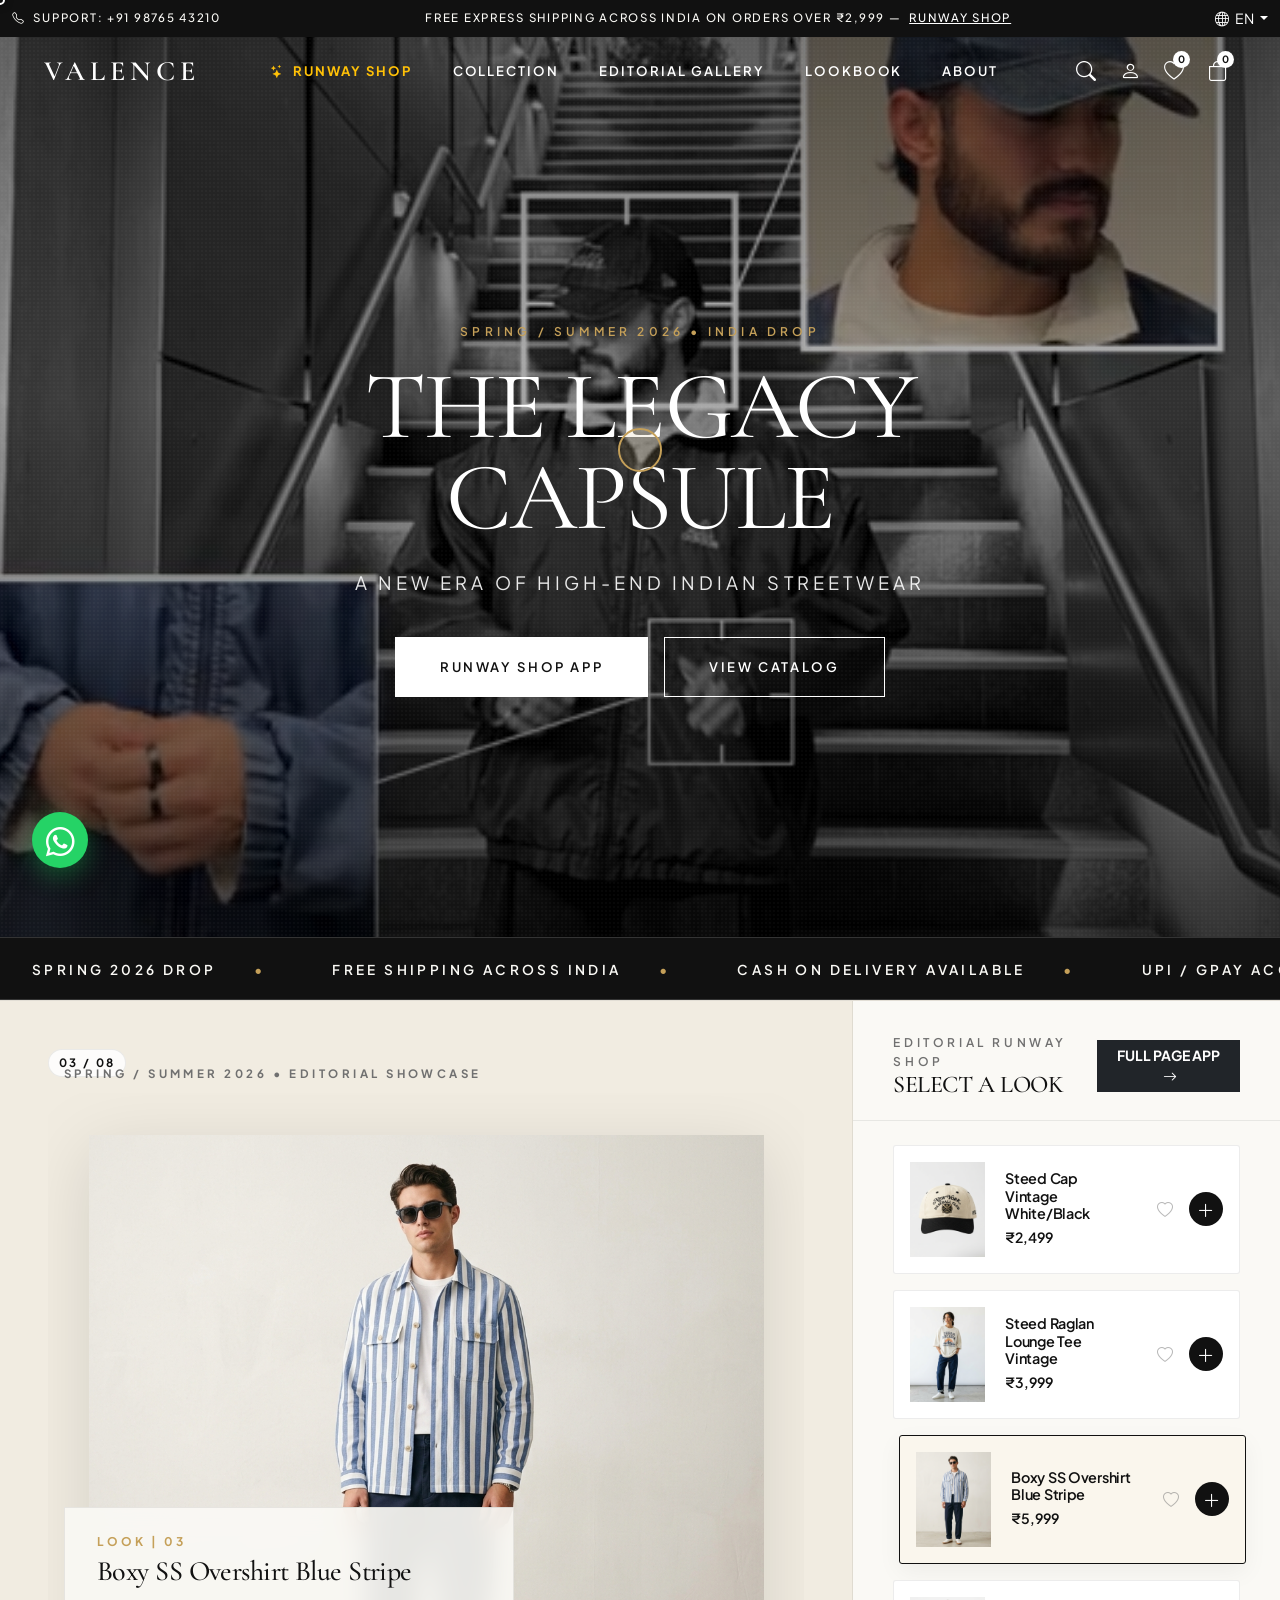
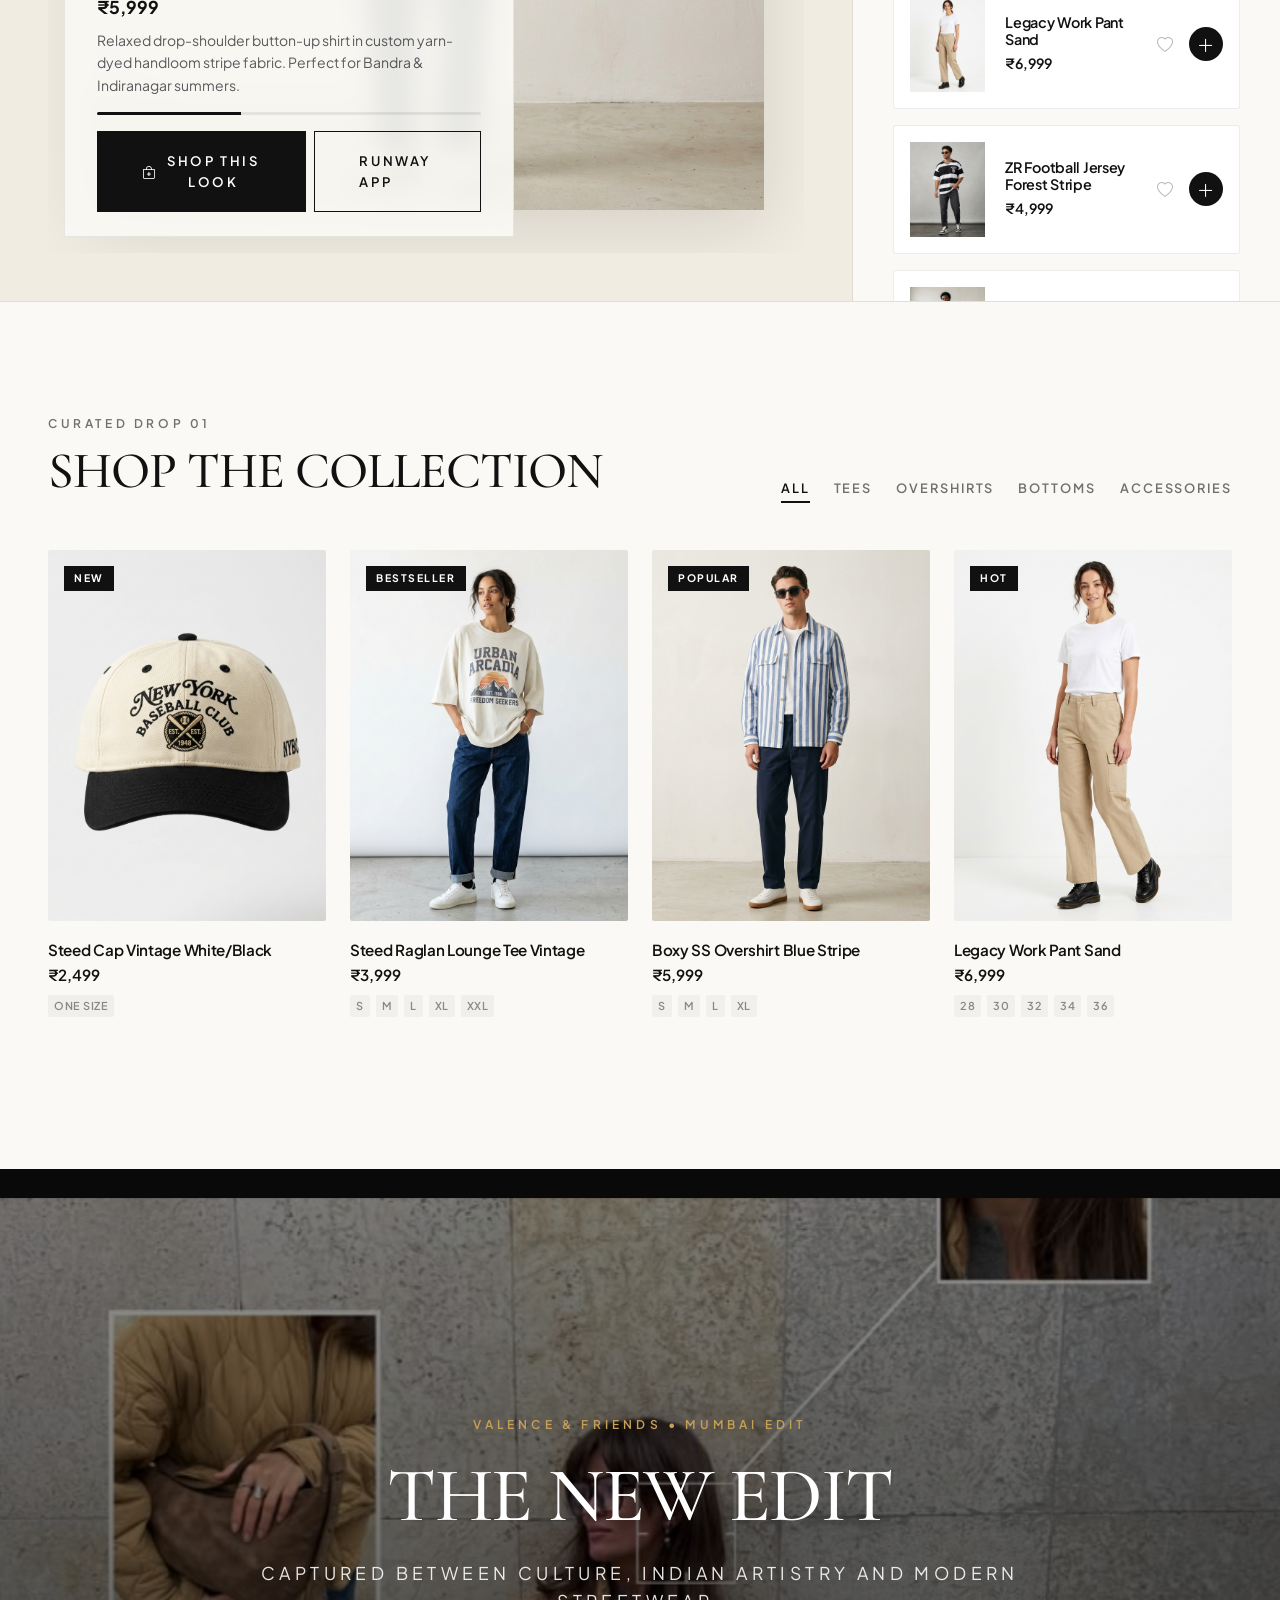
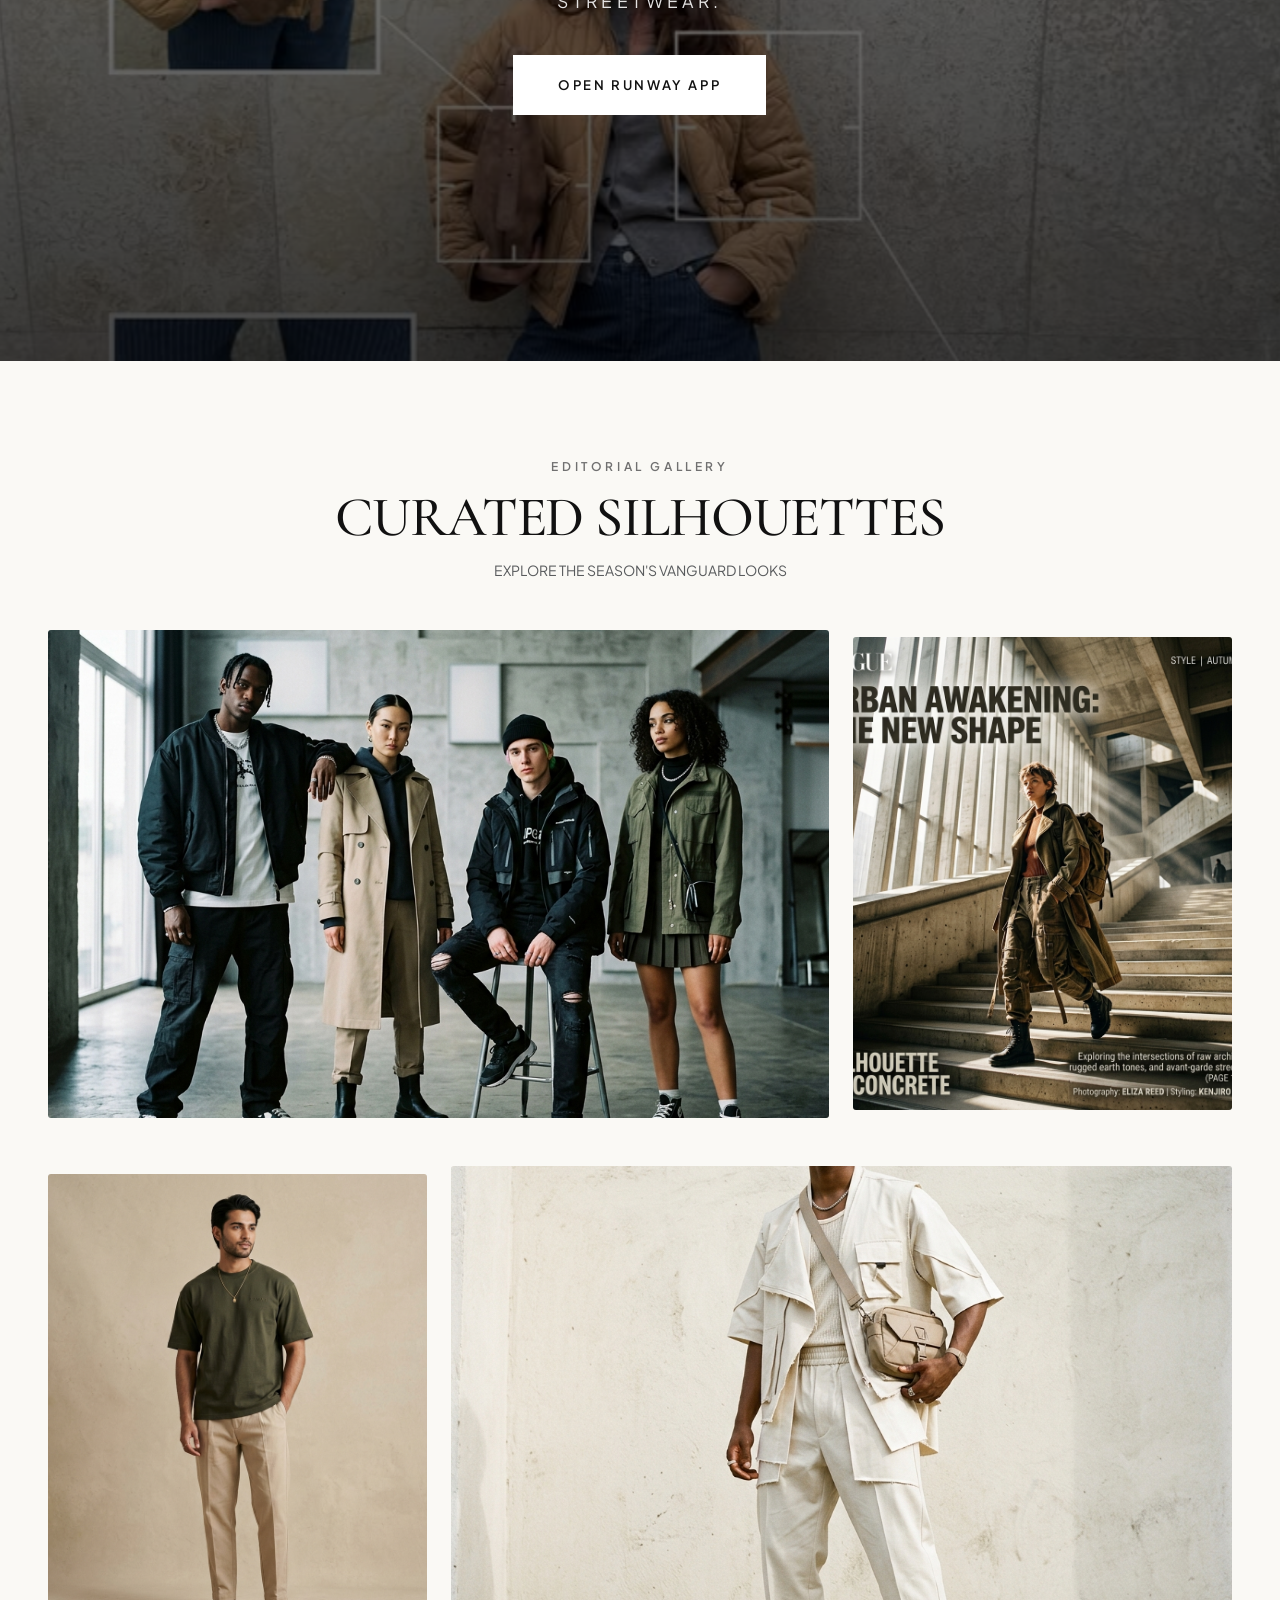
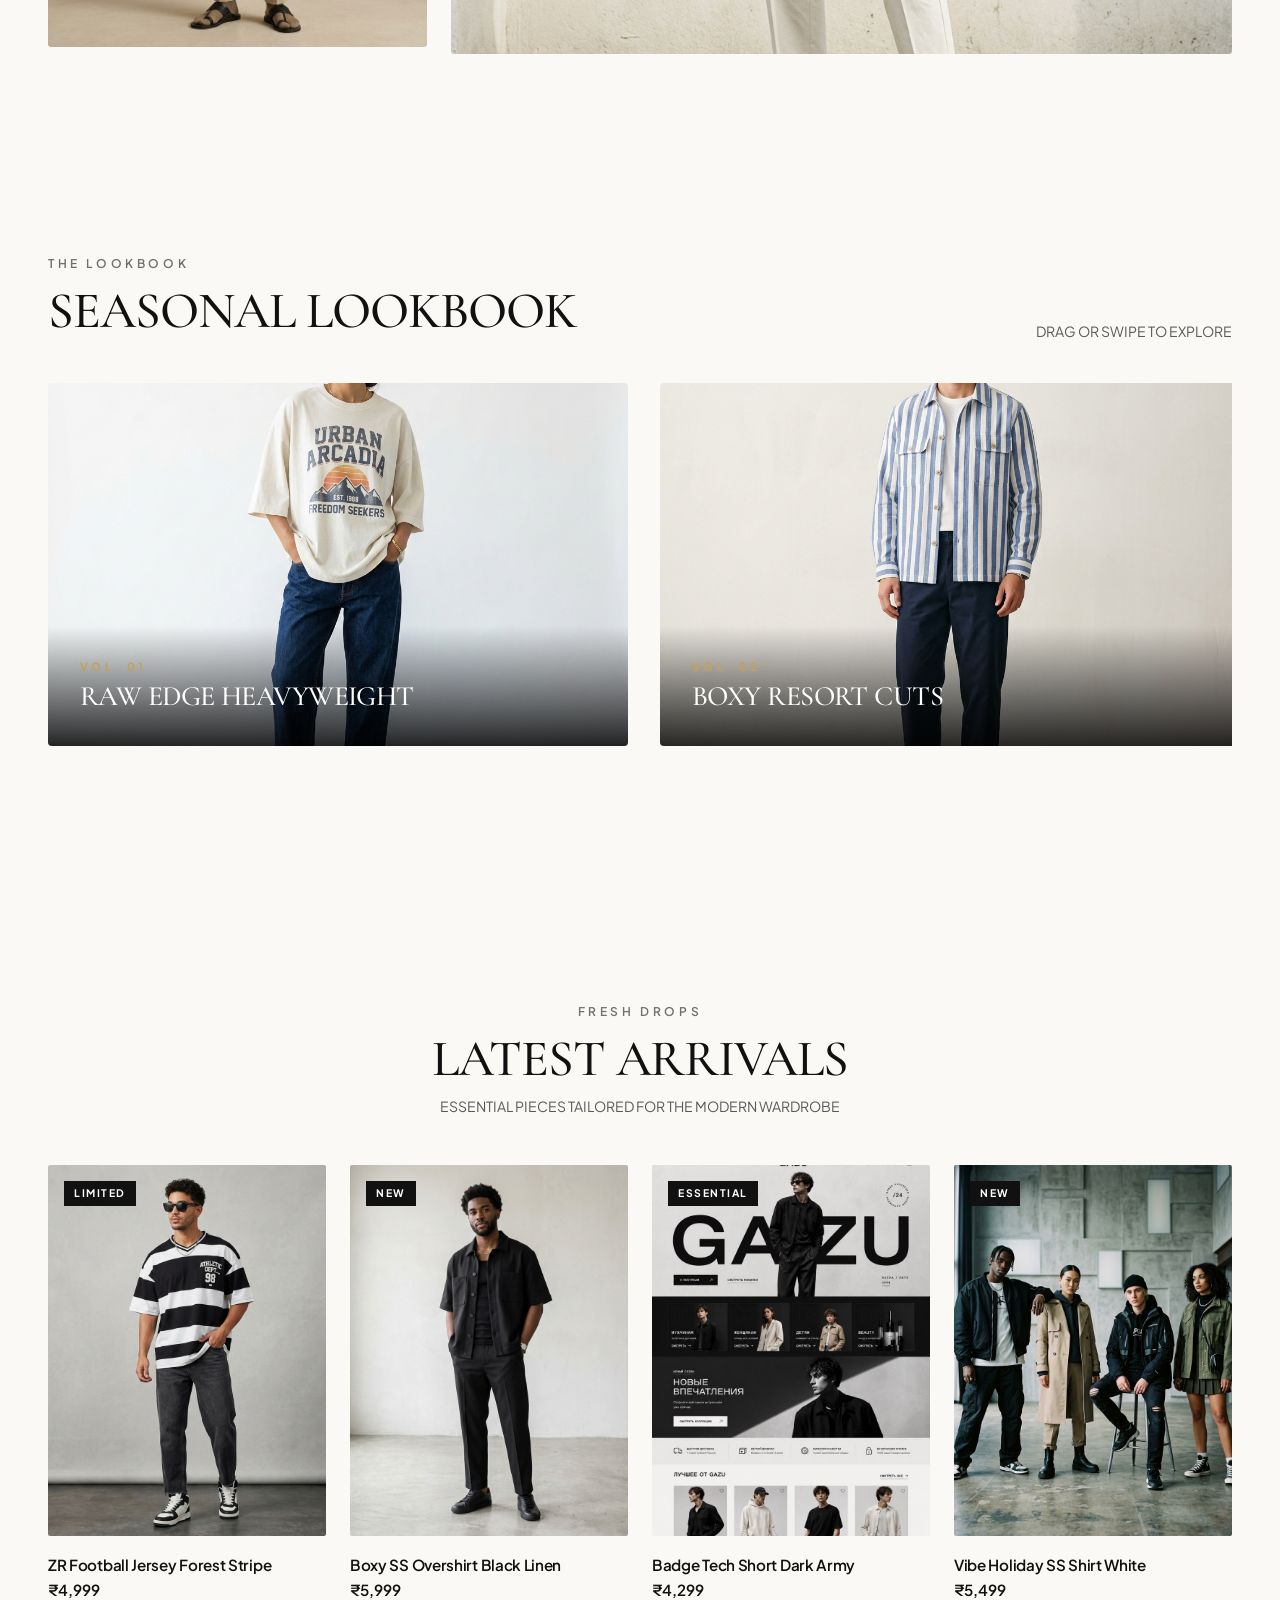
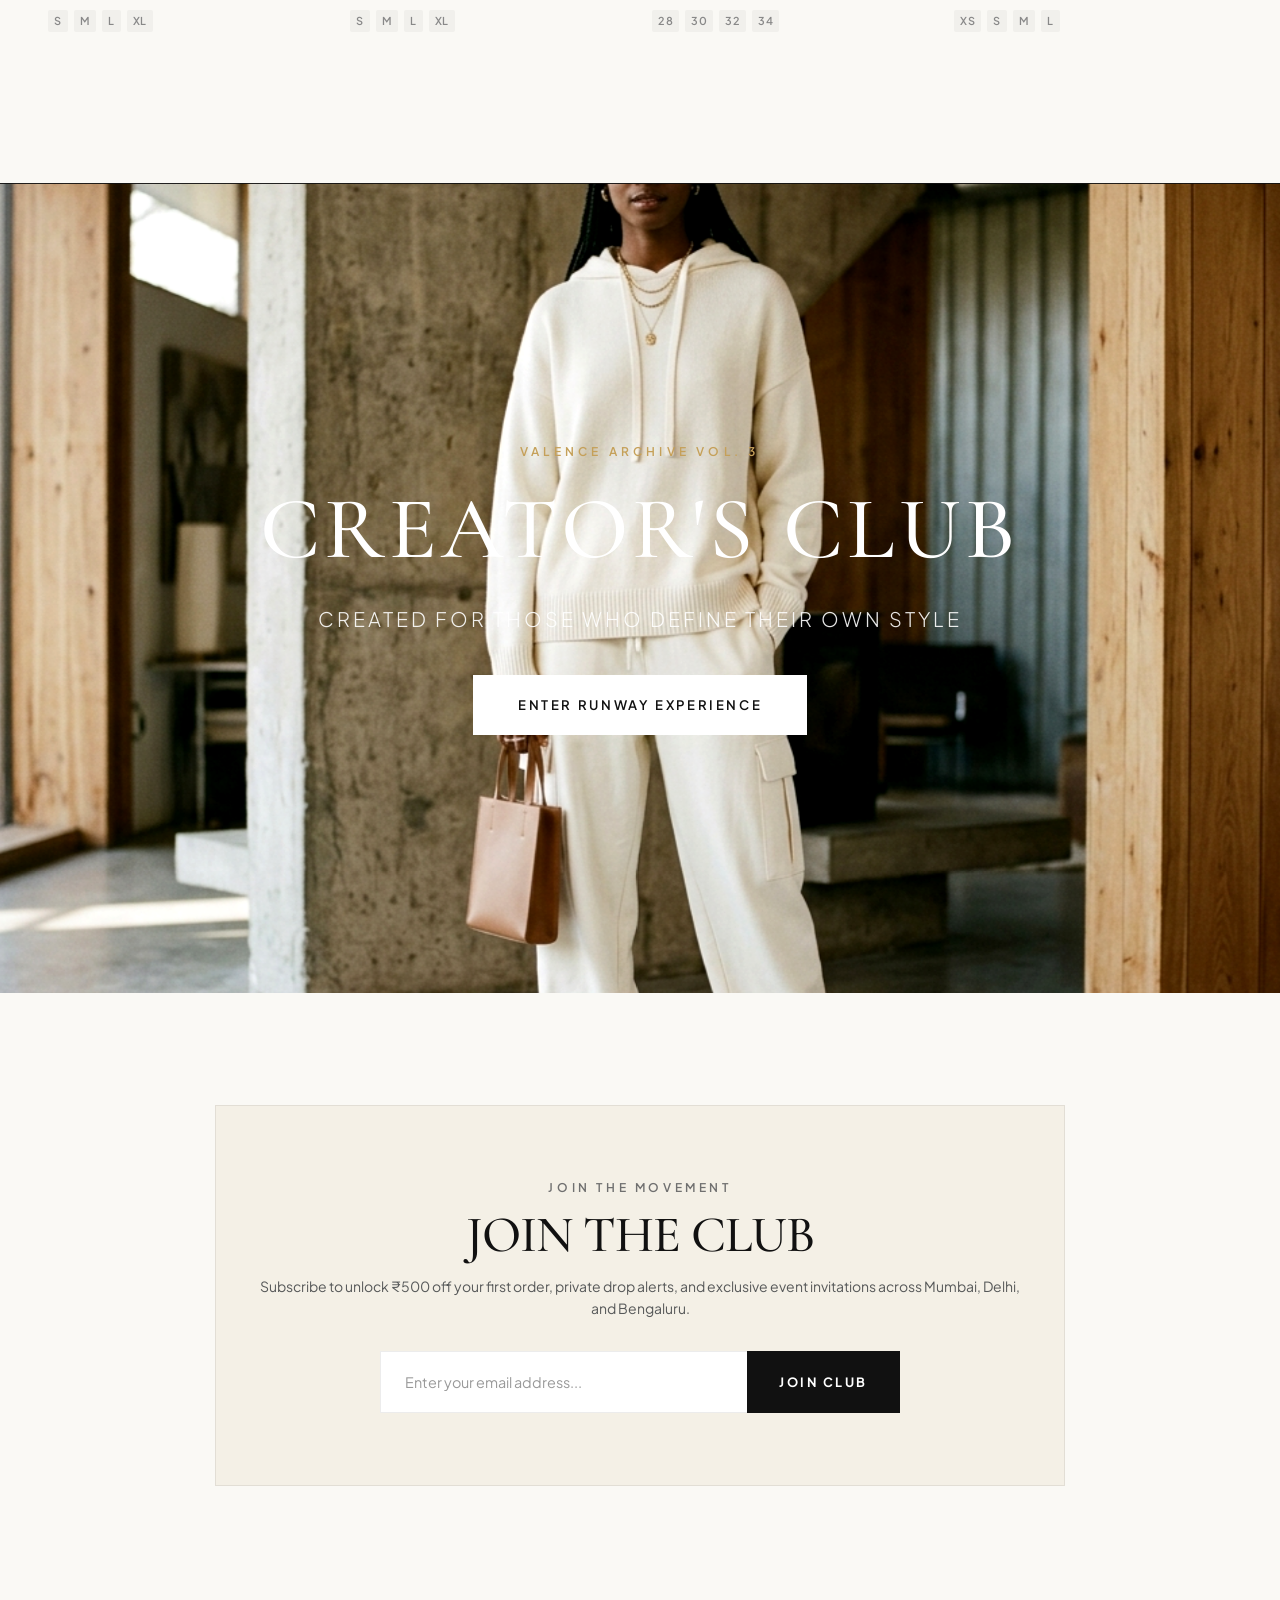
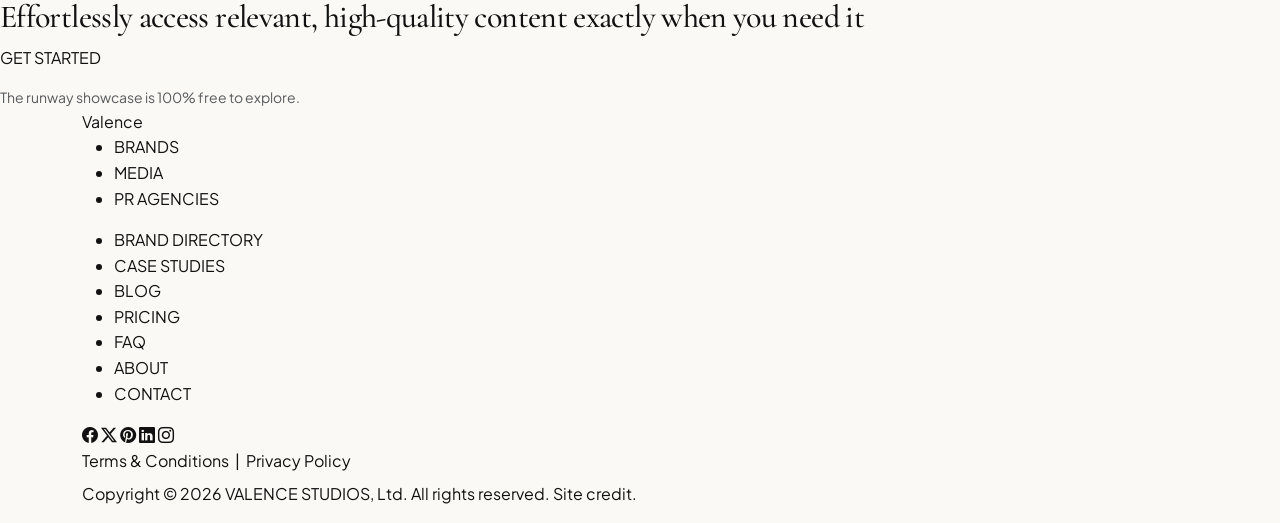
==== index.html @ 0c60060d "Initial commit - Complete VALENCE Indian luxury streetwear fashion web app with runway & contact pag" ====
<!DOCTYPE html>
<html lang="en">
<head>
  <meta charset="UTF-8">
  <meta name="viewport" content="width=device-width, initial-scale=1.0">
  <title>VALENCE STUDIOS — Luxury Streetwear & Editorial Fashion India</title>
  <meta name="description" content="VALENCE STUDIOS India. Discover high-end luxury streetwear, oversized cotton tees, boxy overshirts, and tailored work pants. Designed in India with free express shipping & COD available.">
  <meta name="keywords" content="VALENCE STUDIOS, Indian streetwear, luxury fashion India, Mumbai fashion, oversized t-shirts, boxy overshirt, UPI payment, cash on delivery">

  <!-- Favicon -->
  <link rel="icon" href="data:image/svg+xml,<svg xmlns=%22http://www.w3.org/2000/svg%22 viewBox=%220 0 100 100%22><text y=%22.9em%22 font-size=%2290%22>V</text></svg>">

  <!-- Google Fonts: Cormorant Garamond (Serif) & Plus Jakarta Sans (Sans-Serif) -->
  <link rel="preconnect" href="https://fonts.googleapis.com">
  <link rel="preconnect" href="https://fonts.gstatic.com" crossorigin>
  <link href="https://fonts.googleapis.com/css2?family=Cormorant+Garamond:ital,wght@0,300;0,400;0,500;0,600;0,700;1,400&family=Plus+Jakarta+Sans:wght@300;400;500;600;700;800&display=swap" rel="stylesheet">

  <!-- Bootstrap 5.3.3 CSS -->
  <link href="https://cdn.jsdelivr.net/npm/bootstrap@5.3.3/dist/css/bootstrap.min.css" rel="stylesheet">

  <!-- Bootstrap Icons 1.11.3 -->
  <link rel="stylesheet" href="https://cdn.jsdelivr.net/npm/bootstrap-icons@1.11.3/font/bootstrap-icons.min.css">

  <!-- Custom Stylesheet -->
  <link rel="stylesheet" href="css/style.css">
</head>
<body>

  <!-- =========================================================================
       1. PRELOADER
       ========================================================================= -->
  <div id="preloader">
    <div class="loader-brand">VALENCE</div>
    <div class="loader-sub">LEGACY CAPSULE 2026 • INDIA</div>
    <div class="loader-bar-bg">
      <div class="loader-bar-fill"></div>
    </div>
  </div>

  <!-- =========================================================================
       2. CUSTOM CURSOR (DESKTOP)
       ========================================================================= -->
  <div class="custom-cursor-dot"></div>
  <div class="custom-cursor-follower"></div>

  <!-- =========================================================================
       3. FLOATING WHATSAPP SUPPORT BUTTON (INDIAN UI/UX)
       ========================================================================= -->
  <a href="https://wa.me/919876543210?text=Hi%20VALENCE%20Studios,%20I%20have%20an%20inquiry%20about%20the%20Legacy%20Capsule" target="_blank" class="whatsapp-float-btn" title="Chat on WhatsApp (+91 98765 43210)">
    <i class="bi bi-whatsapp"></i>
  </a>

  <!-- =========================================================================
       4. TOP ANNOUNCEMENT BAR & NAVBAR
       ========================================================================= -->
  <div class="top-announcement-bar text-center">
    <div class="container-fluid d-flex justify-content-between align-items-center">
      <span class="d-none d-md-inline-block"><i class="bi bi-telephone me-1"></i> SUPPORT: +91 98765 43210</span>
      <span>FREE EXPRESS SHIPPING ACROSS INDIA ON ORDERS OVER ₹2,999 — <a href="runway.html" class="text-white text-decoration-underline ms-1">RUNWAY SHOP</a></span>
      <div class="dropdown d-none d-sm-inline-block">
        <button class="btn btn-sm text-white dropdown-toggle p-0 border-0 fs-7" type="button" data-bs-toggle="dropdown">
          <i class="bi bi-globe me-1"></i> <span id="current-lang">EN</span>
        </button>
        <ul class="dropdown-menu dropdown-menu-end shadow-sm">
          <li><a class="dropdown-menu-item dropdown-item lang-option" href="#" data-lang="en">English (EN)</a></li>
          <li><a class="dropdown-menu-item dropdown-item lang-option" href="#" data-lang="hi">हिंदी (Hindi)</a></li>
          <li><a class="dropdown-menu-item dropdown-item lang-option" href="#" data-lang="mr">मराठी (Marathi)</a></li>
        </ul>
      </div>
    </div>
  </div>

  <nav class="navbar navbar-expand-lg navbar-editorial">
    <div class="container-fluid d-flex align-items-center justify-content-between">
      
      <!-- Mobile Hamburger Toggle -->
      <button class="navbar-toggler border-0 p-0 text-white d-lg-none" type="button" data-bs-toggle="offcanvas" data-bs-target="#mobileMenu" aria-label="Toggle navigation">
        <i class="bi bi-list fs-2" id="nav-toggle-icon"></i>
      </button>

      <!-- Left / Brand Logo -->
      <a class="navbar-brand me-0" href="index.html">VALENCE</a>

      <!-- Center Links (Desktop) -->
      <div class="collapse navbar-collapse justify-content-center d-none d-lg-flex" id="navbarNav">
        <ul class="navbar-nav align-items-center gap-2">
          <li class="nav-item">
            <a class="nav-link nav-link-editorial text-warning fw-bold" href="runway.html"><i class="bi bi-stars me-1"></i> RUNWAY SHOP</a>
          </li>
          <li class="nav-item">
            <a class="nav-link nav-link-editorial" href="#collection-section">COLLECTION</a>
          </li>
          <li class="nav-item">
            <a class="nav-link nav-link-editorial" href="#asymmetric-section">EDITORIAL GALLERY</a>
          </li>
          <li class="nav-item">
            <a class="nav-link nav-link-editorial" href="#campaign-section">LOOKBOOK</a>
          </li>
          <li class="nav-item">
            <a class="nav-link nav-link-editorial" href="#story-section">ABOUT</a>
          </li>
        </ul>
      </div>

      <!-- Right Action Icons -->
      <div class="d-flex align-items-center gap-1 gap-md-2">
        <button class="nav-icon-btn" data-bs-toggle="modal" data-bs-target="#searchModal" aria-label="Search">
          <i class="bi bi-search"></i>
        </button>
        <button class="nav-icon-btn d-none d-sm-inline-block" data-bs-toggle="modal" data-bs-target="#accountModal" aria-label="Account">
          <i class="bi bi-person"></i>
        </button>
        <button class="nav-icon-btn" data-bs-toggle="offcanvas" data-bs-target="#cartOffcanvas" aria-label="Wishlist">
          <i class="bi bi-heart"></i>
          <span class="cart-badge" id="wishlist-count">0</span>
        </button>
        <button class="nav-icon-btn position-relative" data-bs-toggle="offcanvas" data-bs-target="#cartOffcanvas" aria-label="Shopping Bag">
          <i class="bi bi-bag"></i>
          <span class="cart-badge" id="cart-count">0</span>
        </button>
      </div>

    </div>
  </nav>

  <!-- Mobile Offcanvas Menu -->
  <div class="offcanvas offcanvas-start offcanvas-editorial" tabindex="-1" id="mobileMenu">
    <div class="offcanvas-header">
      <span class="font-serif fs-4 tracking-wider fw-bold">VALENCE STUDIOS</span>
      <button type="button" class="btn-close text-reset" data-bs-dismiss="offcanvas" aria-label="Close"></button>
    </div>
    <div class="offcanvas-body d-flex flex-column justify-content-between p-4">
      <div>
        <a href="runway.html" class="nav-link-mobile text-warning fw-bold">✨ RUNWAY SHOP APP</a>
        <a href="#collection-section" class="nav-link-mobile" data-bs-dismiss="offcanvas">SHOP COLLECTION</a>
        <a href="#asymmetric-section" class="nav-link-mobile" data-bs-dismiss="offcanvas">EDITORIAL GALLERY</a>
        <a href="#campaign-section" class="nav-link-mobile" data-bs-dismiss="offcanvas">CAMPAIGNS</a>
        <a href="#story-section" class="nav-link-mobile" data-bs-dismiss="offcanvas">THE BRAND STORY</a>
      </div>
      <div class="pt-4 border-top">
        <div class="d-flex justify-content-between mb-3 text-muted small">
          <span>CURRENCY: <strong>INR (₹)</strong></span>
          <span>LOCATION: <strong>INDIA</strong></span>
        </div>
        <div class="d-flex gap-3 text-dark fs-5">
          <a href="https://wa.me/919876543210" target="_blank"><i class="bi bi-whatsapp"></i></a>
          <a href="#"><i class="bi bi-instagram"></i></a>
          <a href="#"><i class="bi bi-youtube"></i></a>
        </div>
      </div>
    </div>
  </div>

  <!-- =========================================================================
       5. FULL-SCREEN CINEMATIC HERO SECTION
       ========================================================================= -->
  <section class="hero-section">
    <div class="hero-bg-wrapper">
      <img src="images/videoframe-hero.png" alt="VALENCE Legacy Capsule Hero Streetwear Campaign Model" class="hero-bg-img">
    </div>
    <div class="hero-overlay"></div>
    <div class="film-grain"></div>

    <div class="hero-content">
      <span class="hero-tag">SPRING / SUMMER 2026 • INDIA DROP</span>
      <h1 class="hero-title">THE LEGACY<br>CAPSULE</h1>
      <p class="hero-subtitle">A NEW ERA OF HIGH-END INDIAN STREETWEAR</p>
      <div class="hero-cta d-flex justify-content-center gap-3 flex-wrap">
        <a href="runway.html" class="btn-editorial btn-editorial-light btn-magnetic" data-cursor="EXPLORE">RUNWAY SHOP APP</a>
        <a href="#collection-section" class="btn-editorial btn-editorial-outline text-white border-white btn-magnetic">VIEW CATALOG</a>
      </div>
    </div>
  </section>

  <!-- =========================================================================
       6. INFINITE MARQUEE BANNER
       ========================================================================= -->
  <div class="marquee-wrapper">
    <div class="marquee-content">
      <span class="marquee-item">SPRING 2026 DROP <span class="marquee-bullet">•</span></span>
      <span class="marquee-item">FREE SHIPPING ACROSS INDIA <span class="marquee-bullet">•</span></span>
      <span class="marquee-item">CASH ON DELIVERY AVAILABLE <span class="marquee-bullet">•</span></span>
      <span class="marquee-item">UPI / GPAY ACCEPTED <span class="marquee-bullet">•</span></span>
      <span class="marquee-item">HANDCRAFTED LUXURY STREETWEAR <span class="marquee-bullet">•</span></span>
      <span class="marquee-item">240 GSM HEAVYWEIGHT COTTON <span class="marquee-bullet">•</span></span>
    </div>
    <div class="marquee-content">
      <span class="marquee-item">SPRING 2026 DROP <span class="marquee-bullet">•</span></span>
      <span class="marquee-item">FREE SHIPPING ACROSS INDIA <span class="marquee-bullet">•</span></span>
      <span class="marquee-item">CASH ON DELIVERY AVAILABLE <span class="marquee-bullet">•</span></span>
      <span class="marquee-item">UPI / GPAY ACCEPTED <span class="marquee-bullet">•</span></span>
      <span class="marquee-item">HANDCRAFTED LUXURY STREETWEAR <span class="marquee-bullet">•</span></span>
      <span class="marquee-item">240 GSM HEAVYWEIGHT COTTON <span class="marquee-bullet">•</span></span>
    </div>
  </div>

  <!-- =========================================================================
       7. EDITORIAL SPLIT-SCREEN RUNWAY SHOP EXPERIENCE (65% LEFT / 35% RIGHT)
       ========================================================================= -->
  <section class="split-shop-section" id="runway-shop">
    <div class="container-fluid p-0">
      <div class="row g-0">
        
        <!-- LEFT — 65% width: Large featured product runway view -->
        <div class="col-lg-8 split-shop-left">
          <div class="featured-look-wrapper">
            <div class="d-flex justify-content-between align-items-center mb-3">
              <span class="look-season-tag">SPRING / SUMMER 2026 • EDITORIAL SHOWCASE</span>
              <div class="d-flex align-items-center gap-2">
                <span class="look-counter-badge" id="featured-look-counter">03 / 08</span>
              </div>
            </div>
            
            <div class="featured-img-box" data-cursor="VIEW">
              <img src="images/product-2.jpg" alt="Boxy Short Sleeve Overshirt Blue Stripe Front View" id="featured-split-img" class="featured-split-img">
            </div>

            <div class="featured-look-info">
              <div class="look-number" id="featured-look-num">LOOK | 03</div>
              <h3 class="featured-title" id="featured-look-title">Boxy SS Overshirt Blue Stripe</h3>
              <div class="featured-price mb-2" id="featured-look-price">₹5,999</div>
              <p class="featured-desc small text-muted mb-3" id="featured-look-desc">Relaxed drop-shoulder button-up shirt in custom yarn-dyed handloom stripe fabric. Perfect for Bandra & Indiranagar summers.</p>

              <div class="split-progress-wrapper mb-3">
                <div class="split-progress-bar" id="featured-progress-bar" style="width: 37.5%;"></div>
              </div>

              <div class="d-flex gap-2">
                <button class="btn-editorial btn-editorial-dark btn-magnetic flex-grow-1" id="featured-shop-now-btn" data-cursor="ADD">
                  <i class="bi bi-bag-plus me-2"></i> SHOP THIS LOOK
                </button>
                <a href="runway.html" class="btn-editorial btn-editorial-outline" data-cursor="EXPLORE">RUNWAY APP</a>
              </div>
            </div>
          </div>
        </div>

        <!-- RIGHT — 35% width: Vertical product listing -->
        <div class="col-lg-4 split-shop-right">
          <div class="split-panel-header d-flex justify-content-between align-items-center">
            <div>
              <span class="section-tag mb-0">EDITORIAL RUNWAY SHOP</span>
              <h3 class="font-serif mb-0 fs-4">SELECT A LOOK</h3>
            </div>
            <a href="runway.html" class="btn btn-sm btn-dark text-white rounded-0 px-3 font-sans extra-small fw-bold">FULL PAGE APP <i class="bi bi-arrow-right ms-1"></i></a>
          </div>

          <div class="vertical-product-list" id="vertical-product-list">
            <!-- Dynamic vertical list populated via script.js -->
          </div>
        </div>

      </div>
    </div>
  </section>

  <!-- =========================================================================
       8. FEATURED PRODUCTS (GRID VIEW)
       ========================================================================= -->
  <section class="section-padding" id="collection-section">
    <div class="container-fluid px-lg-5">
      
      <!-- Section Header & Filter Tabs -->
      <div class="d-flex flex-column flex-md-row justify-content-between align-items-md-end mb-5 reveal fade-up">
        <div>
          <span class="section-tag">CURATED DROP 01</span>
          <h2 class="section-title mb-0">SHOP THE COLLECTION</h2>
        </div>
        <div class="filter-tabs">
          <button class="filter-btn active" data-filter="all">ALL</button>
          <button class="filter-btn" data-filter="tees">TEES</button>
          <button class="filter-btn" data-filter="overshirts">OVERSHIRTS</button>
          <button class="filter-btn" data-filter="bottoms">BOTTOMS</button>
          <button class="filter-btn" data-filter="accessories">ACCESSORIES</button>
        </div>
      </div>

      <!-- Product Grid -->
      <div class="row g-3 g-lg-4" id="collection-grid">

        <!-- Product Card 1 -->
        <div class="col-lg-3 col-md-6 col-6 product-card-col" data-category="accessories">
          <div class="product-card reveal fade-up delay-100" data-cursor="VIEW">
            <div class="product-img-wrapper">
              <span class="product-badge">NEW</span>
              <button class="wishlist-btn" data-id="prod-1" aria-label="Add to Wishlist">
                <i class="bi bi-heart"></i>
              </button>
              <img src="images/product-4.jpg" alt="Steed Cap Vintage White and Black Baseball Cap Front View" class="product-img">
              <img src="images/product-4-alt.jpg" alt="Steed Cap Vintage Rear Strap and Embroidery Detail" class="product-img-alt">
              
              <div class="product-action-bar">
                <button class="btn-quick-add" data-id="prod-1">QUICK ADD</button>
                <button class="btn-quick-view" data-id="prod-1" aria-label="Quick View"><i class="bi bi-eye"></i></button>
              </div>
            </div>
            <div class="product-info">
              <h3 class="product-title"><a href="#" class="trigger-quickview" data-id="prod-1">Steed Cap Vintage White/Black</a></h3>
              <div class="product-price">₹2,499</div>
              <div class="product-sizes">
                <span class="size-tag">ONE SIZE</span>
              </div>
            </div>
          </div>
        </div>

        <!-- Product Card 2 -->
        <div class="col-lg-3 col-md-6 col-6 product-card-col" data-category="tees">
          <div class="product-card reveal fade-up delay-200" data-cursor="VIEW">
            <div class="product-img-wrapper">
              <span class="product-badge">BESTSELLER</span>
              <button class="wishlist-btn" data-id="prod-2" aria-label="Add to Wishlist">
                <i class="bi bi-heart"></i>
              </button>
              <img src="images/product-1.jpg" alt="Steed Raglan Lounge Tee Vintage White and Black Front" class="product-img">
              <img src="images/product-1-alt.jpg" alt="Steed Raglan Lounge Tee Graphic Back View" class="product-img-alt">
              
              <div class="product-action-bar">
                <button class="btn-quick-add" data-id="prod-2">QUICK ADD</button>
                <button class="btn-quick-view" data-id="prod-2" aria-label="Quick View"><i class="bi bi-eye"></i></button>
              </div>
            </div>
            <div class="product-info">
              <h3 class="product-title"><a href="#" class="trigger-quickview" data-id="prod-2">Steed Raglan Lounge Tee Vintage</a></h3>
              <div class="product-price">₹3,999</div>
              <div class="product-sizes">
                <span class="size-tag">S</span>
                <span class="size-tag">M</span>
                <span class="size-tag">L</span>
                <span class="size-tag">XL</span>
                <span class="size-tag">XXL</span>
              </div>
            </div>
          </div>
        </div>

        <!-- Product Card 3 -->
        <div class="col-lg-3 col-md-6 col-6 product-card-col" data-category="overshirts">
          <div class="product-card reveal fade-up delay-300" data-cursor="VIEW">
            <div class="product-img-wrapper">
              <span class="product-badge">POPULAR</span>
              <button class="wishlist-btn" data-id="prod-3" aria-label="Add to Wishlist">
                <i class="bi bi-heart"></i>
              </button>
              <img src="images/product-2.jpg" alt="Boxy Short Sleeve Overshirt Blue Stripe Front View" class="product-img">
              <img src="images/product-2-alt.jpg" alt="Boxy Short Sleeve Overshirt Blue Stripe Fabric Texture Detail" class="product-img-alt">
              
              <div class="product-action-bar">
                <button class="btn-quick-add" data-id="prod-3">QUICK ADD</button>
                <button class="btn-quick-view" data-id="prod-3" aria-label="Quick View"><i class="bi bi-eye"></i></button>
              </div>
            </div>
            <div class="product-info">
              <h3 class="product-title"><a href="#" class="trigger-quickview" data-id="prod-3">Boxy SS Overshirt Blue Stripe</a></h3>
              <div class="product-price">₹5,999</div>
              <div class="product-sizes">
                <span class="size-tag">S</span>
                <span class="size-tag">M</span>
                <span class="size-tag">L</span>
                <span class="size-tag">XL</span>
              </div>
            </div>
          </div>
        </div>

        <!-- Product Card 4 -->
        <div class="col-lg-3 col-md-6 col-6 product-card-col" data-category="bottoms">
          <div class="product-card reveal fade-up delay-400" data-cursor="VIEW">
            <div class="product-img-wrapper">
              <span class="product-badge">HOT</span>
              <button class="wishlist-btn" data-id="prod-4" aria-label="Add to Wishlist">
                <i class="bi bi-heart"></i>
              </button>
              <img src="images/product-3.jpg" alt="Legacy Work Pant Sand Beige Tailored Trousers Front Profile" class="product-img">
              <img src="images/product-3-alt.jpg" alt="Legacy Work Pant Sand Fit and Pocket Construction Details" class="product-img-alt">
              
              <div class="product-action-bar">
                <button class="btn-quick-add" data-id="prod-4">QUICK ADD</button>
                <button class="btn-quick-view" data-id="prod-4" aria-label="Quick View"><i class="bi bi-eye"></i></button>
              </div>
            </div>
            <div class="product-info">
              <h3 class="product-title"><a href="#" class="trigger-quickview" data-id="prod-4">Legacy Work Pant Sand</a></h3>
              <div class="product-price">₹6,999</div>
              <div class="product-sizes">
                <span class="size-tag">28</span>
                <span class="size-tag">30</span>
                <span class="size-tag">32</span>
                <span class="size-tag">34</span>
                <span class="size-tag">36</span>
              </div>
            </div>
          </div>
        </div>

      </div>
    </div>
  </section>

  <!-- =========================================================================
       9. EDITORIAL CAMPAIGN SECTION
       ========================================================================= -->
  <section class="campaign-section" id="campaign-section">
    <img src="images/campaign-user.jpg" alt="VALENCE Editorial Campaign - Modern Indian Streetwear Culture and Craft" class="campaign-bg-img reveal scale-in">
    <div class="campaign-overlay"></div>

    <div class="campaign-content">
      <span class="campaign-tag reveal fade-up">VALENCE & FRIENDS • MUMBAI EDIT</span>
      <h2 class="campaign-title reveal fade-up delay-100">THE NEW EDIT</h2>
      <p class="campaign-subtitle reveal fade-up delay-200">Captured between culture, Indian artistry and modern streetwear.</p>
      <div class="reveal fade-up delay-300">
        <a href="runway.html" class="btn-editorial btn-editorial-light btn-magnetic" data-cursor="EXPLORE">OPEN RUNWAY APP</a>
      </div>
    </div>
  </section>

  <!-- =========================================================================
       10. ASYMMETRIC LOOKBOOK GALLERY
       ========================================================================= -->
  <section class="asymmetric-gallery-section" id="asymmetric-section">
    <div class="container-fluid px-lg-5">
      <div class="text-center mb-5 reveal fade-up">
        <span class="section-tag">EDITORIAL GALLERY</span>
        <h2 class="asymmetric-title display-4 uppercase mb-2">CURATED SILHOUETTES</h2>
        <p class="text-muted small">EXPLORE THE SEASON'S VANGUARD LOOKS</p>
      </div>

      <div class="row g-4 align-items-center">
        <div class="col-lg-8">
          <div class="asymmetric-card large reveal fade-right delay-100" data-cursor="EXPLORE">
            <img src="images/collection-1.jpg" alt="VALENCE Editorial Lookbook - Urban Minimalist Streetwear Silhouette" class="asymmetric-img">
            <div class="asymmetric-caption">
              <span class="gallery-look-num">LOOK 01</span>
              <h3 class="gallery-look-title">URBAN MINIMALISM</h3>
            </div>
          </div>
        </div>

        <div class="col-lg-4">
          <div class="asymmetric-card tall reveal fade-left delay-200" data-cursor="EXPLORE">
            <img src="images/collection-2.jpg" alt="VALENCE Editorial Lookbook - Architectural Tailored Overshirt and Trousers" class="asymmetric-img">
            <div class="asymmetric-caption">
              <span class="gallery-look-num">LOOK 02</span>
              <h3 class="gallery-look-title">ARCHITECTURAL CUTS</h3>
            </div>
          </div>
        </div>

        <div class="col-lg-4">
          <div class="asymmetric-card tall reveal fade-right delay-300" data-cursor="EXPLORE">
            <img src="images/lookbook-3.jpg" alt="VALENCE Editorial Lookbook - Heritage Heavyweight Cotton Texture" class="asymmetric-img">
            <div class="asymmetric-caption">
              <span class="gallery-look-num">LOOK 03</span>
              <h3 class="gallery-look-title">HERITAGE TEXTURES</h3>
            </div>
          </div>
        </div>

        <div class="col-lg-8">
          <div class="asymmetric-card large reveal fade-left delay-400" data-cursor="EXPLORE">
            <img src="images/lookbook-4.jpg" alt="VALENCE Editorial Lookbook - Modern Layering and Tailored Streetwear" class="asymmetric-img">
            <div class="asymmetric-caption">
              <span class="gallery-look-num">LOOK 04</span>
              <h3 class="gallery-look-title">SUMMER LAYERING</h3>
            </div>
          </div>
        </div>
      </div>
    </div>
  </section>

  <!-- =========================================================================
       11. HORIZONTAL LOOKBOOK SECTION (DRAG & SWIPE GALLERY)
       ========================================================================= -->
  <section class="horizontal-scroll-section" id="lookbook-section">
    <div class="container-fluid px-lg-5">
      <div class="d-flex justify-content-between align-items-end mb-4 reveal fade-up">
        <div>
          <span class="section-tag">THE LOOKBOOK</span>
          <h2 class="section-title mb-0">SEASONAL LOOKBOOK</h2>
        </div>
        <div class="d-none d-md-flex align-items-center gap-2 text-muted small">
          <i class="bi bi-arrows-left-right fs-5"></i>
          <span>DRAG OR SWIPE TO EXPLORE</span>
        </div>
      </div>

      <div class="horizontal-gallery-wrapper" id="horizontal-gallery">
        <div class="gallery-card reveal fade-right delay-100" data-cursor="EXPLORE">
          <img src="images/product-1.jpg" alt="The Lookbook Vol 1 - Oversized Vintage Graphic Tee Silhouette" class="gallery-img">
          <div class="gallery-caption">
            <span class="gallery-look-num">VOL. 01</span>
            <h3 class="gallery-look-title">RAW EDGE HEAVYWEIGHT</h3>
          </div>
        </div>

        <div class="gallery-card reveal fade-right delay-200" data-cursor="EXPLORE">
          <img src="images/product-2.jpg" alt="The Lookbook Vol 2 - Boxy Short Sleeve Resort Stripe Shirt" class="gallery-img">
          <div class="gallery-caption">
            <span class="gallery-look-num">VOL. 02</span>
            <h3 class="gallery-look-title">BOXY RESORT CUTS</h3>
          </div>
        </div>

        <div class="gallery-card reveal fade-right delay-300" data-cursor="EXPLORE">
          <img src="images/product-3.jpg" alt="The Lookbook Vol 3 - Tailored Utility Work Shorts in Olive Army" class="gallery-img">
          <div class="gallery-caption">
            <span class="gallery-look-num">VOL. 03</span>
            <h3 class="gallery-look-title">TACTICAL UTILITY</h3>
          </div>
        </div>

        <div class="gallery-card reveal fade-right delay-400" data-cursor="EXPLORE">
          <img src="images/product-4.jpg" alt="The Lookbook Vol 4 - Embroidered Eyelet Holiday Shirt in Ivory" class="gallery-img">
          <div class="gallery-caption">
            <span class="gallery-look-num">VOL. 04</span>
            <h3 class="gallery-look-title">HOLIDAY TEXTURES</h3>
          </div>
        </div>
      </div>
    </div>
  </section>

  <!-- =========================================================================
       12. SECOND PRODUCT SECTION (LATEST ARRIVALS)
       ========================================================================= -->
  <section class="section-padding bg-cream" id="arrivals-section">
    <div class="container-fluid px-lg-5">
      <div class="text-center mb-5 reveal fade-up">
        <span class="section-tag">FRESH DROPS</span>
        <h2 class="section-title mb-1">LATEST ARRIVALS</h2>
        <p class="text-muted small">ESSENTIAL PIECES TAILORED FOR THE MODERN WARDROBE</p>
      </div>

      <div class="row g-3 g-lg-4">
        <!-- Product 5 -->
        <div class="col-lg-3 col-md-6 col-6">
          <div class="product-card reveal fade-up delay-100" data-cursor="VIEW">
            <div class="product-img-wrapper">
              <span class="product-badge">LIMITED</span>
              <button class="wishlist-btn" data-id="prod-5" aria-label="Add to Wishlist"><i class="bi bi-heart"></i></button>
              <img src="images/product-5.jpg" alt="ZR Football Jersey Forest Stripe Athletic Mesh Jersey" class="product-img">
              <img src="images/product-5-alt.jpg" alt="ZR Football Jersey Forest Stripe Tonal Back View" class="product-img-alt">
              <div class="product-action-bar">
                <button class="btn-quick-add" data-id="prod-5">QUICK ADD</button>
                <button class="btn-quick-view" data-id="prod-5" aria-label="Quick View"><i class="bi bi-eye"></i></button>
              </div>
            </div>
            <div class="product-info">
              <h3 class="product-title"><a href="#" class="trigger-quickview" data-id="prod-5">ZR Football Jersey Forest Stripe</a></h3>
              <div class="product-price">₹4,999</div>
              <div class="product-sizes">
                <span class="size-tag">S</span><span class="size-tag">M</span><span class="size-tag">L</span><span class="size-tag">XL</span>
              </div>
            </div>
          </div>
        </div>

        <!-- Product 6 -->
        <div class="col-lg-3 col-md-6 col-6">
          <div class="product-card reveal fade-up delay-200" data-cursor="VIEW">
            <div class="product-img-wrapper">
              <span class="product-badge">NEW</span>
              <button class="wishlist-btn" data-id="prod-6" aria-label="Add to Wishlist"><i class="bi bi-heart"></i></button>
              <img src="images/product-6.jpg" alt="Boxy Short Sleeve Overshirt Black Linen Blend Front View" class="product-img">
              <img src="images/product-6-alt.jpg" alt="Boxy Short Sleeve Overshirt Black Collar Detail" class="product-img-alt">
              <div class="product-action-bar">
                <button class="btn-quick-add" data-id="prod-6">QUICK ADD</button>
                <button class="btn-quick-view" data-id="prod-6" aria-label="Quick View"><i class="bi bi-eye"></i></button>
              </div>
            </div>
            <div class="product-info">
              <h3 class="product-title"><a href="#" class="trigger-quickview" data-id="prod-6">Boxy SS Overshirt Black Linen</a></h3>
              <div class="product-price">₹5,999</div>
              <div class="product-sizes">
                <span class="size-tag">S</span><span class="size-tag">M</span><span class="size-tag">L</span><span class="size-tag">XL</span>
              </div>
            </div>
          </div>
        </div>

        <!-- Product 7 -->
        <div class="col-lg-3 col-md-6 col-6">
          <div class="product-card reveal fade-up delay-300" data-cursor="VIEW">
            <div class="product-img-wrapper">
              <span class="product-badge">ESSENTIAL</span>
              <button class="wishlist-btn" data-id="prod-7" aria-label="Add to Wishlist"><i class="bi bi-heart"></i></button>
              <img src="images/product-7.jpg" alt="Badge Tech Short Dark Army Water-Resistant Shorts" class="product-img">
              <img src="images/product-7-alt.jpg" alt="Badge Tech Short Dark Army Pocket Detail" class="product-img-alt">
              <div class="product-action-bar">
                <button class="btn-quick-add" data-id="prod-7">QUICK ADD</button>
                <button class="btn-quick-view" data-id="prod-7" aria-label="Quick View"><i class="bi bi-eye"></i></button>
              </div>
            </div>
            <div class="product-info">
              <h3 class="product-title"><a href="#" class="trigger-quickview" data-id="prod-7">Badge Tech Short Dark Army</a></h3>
              <div class="product-price">₹4,299</div>
              <div class="product-sizes">
                <span class="size-tag">28</span><span class="size-tag">30</span><span class="size-tag">32</span><span class="size-tag">34</span>
              </div>
            </div>
          </div>
        </div>

        <!-- Product 8 -->
        <div class="col-lg-3 col-md-6 col-6">
          <div class="product-card reveal fade-up delay-400" data-cursor="VIEW">
            <div class="product-img-wrapper">
              <span class="product-badge">NEW</span>
              <button class="wishlist-btn" data-id="prod-8" aria-label="Add to Wishlist"><i class="bi bi-heart"></i></button>
              <img src="images/product-8.jpg" alt="Vibe Holiday Short Sleeve Shirt White Eyelet Cotton" class="product-img">
              <img src="images/product-8-alt.jpg" alt="Vibe Holiday Short Sleeve Shirt White Back Texture" class="product-img-alt">
              <div class="product-action-bar">
                <button class="btn-quick-add" data-id="prod-8">QUICK ADD</button>
                <button class="btn-quick-view" data-id="prod-8" aria-label="Quick View"><i class="bi bi-eye"></i></button>
              </div>
            </div>
            <div class="product-info">
              <h3 class="product-title"><a href="#" class="trigger-quickview" data-id="prod-8">Vibe Holiday SS Shirt White</a></h3>
              <div class="product-price">₹5,499</div>
              <div class="product-sizes">
                <span class="size-tag">XS</span><span class="size-tag">S</span><span class="size-tag">M</span><span class="size-tag">L</span>
              </div>
            </div>
          </div>
        </div>
      </div>
    </div>
  </section>

  <!-- =========================================================================
       13. BRAND STORY SECTION
       ========================================================================= -->
  <section class="brand-story-section" id="story-section">
    <img src="images/brand-story.jpg" alt="VALENCE Creator's Club Studio Archive Concept Photography" class="story-bg-img reveal scale-in">
    <div class="story-content">
      <span class="campaign-tag reveal fade-up">VALENCE ARCHIVE VOL. 3</span>
      <h2 class="story-title reveal fade-up delay-100">CREATOR'S CLUB</h2>
      <p class="story-text reveal fade-up delay-200">CREATED FOR THOSE WHO DEFINE THEIR OWN STYLE</p>
      <div class="reveal fade-up delay-300">
        <a href="runway.html" class="btn-editorial btn-editorial-light btn-magnetic" data-cursor="EXPLORE">ENTER RUNWAY EXPERIENCE</a>
      </div>
    </div>
  </section>

  <!-- =========================================================================
       14. NEWSLETTER SUBSCRIPTION SECTION
       ========================================================================= -->
  <section class="section-padding bg-cream" id="newsletter-section">
    <div class="container">
      <div class="newsletter-card reveal fade-up">
        <span class="section-tag">JOIN THE MOVEMENT</span>
        <h2 class="section-title mb-2">JOIN THE CLUB</h2>
        <p class="text-muted max-w-md mx-auto small">
          Subscribe to unlock ₹500 off your first order, private drop alerts, and exclusive event invitations across Mumbai, Delhi, and Bengaluru.
        </p>

        <form id="newsletter-form">
          <div class="newsletter-input-group">
            <input type="email" class="newsletter-input" id="newsletter-email" placeholder="Enter your email address..." required>
            <button type="submit" class="newsletter-btn btn-magnetic">JOIN CLUB</button>
          </div>
        </form>
        <div id="newsletter-feedback" class="form-feedback"></div>
      </div>
    </div>
  </section>

  <!-- =========================================================================
       15. FLAUNTER-STYLE BLUSH PINK CTA BANNER
       ========================================================================= -->
  <section class="pink-cta-banner">
    <h2 class="pink-cta-title">Effortlessly access relevant, high-quality content exactly when you need it</h2>
    <a href="runway.html" class="btn-dark-get-started">GET STARTED</a>
    <div class="mt-3 small text-muted">The runway showcase is 100% free to explore.</div>
  </section>

  <!-- =========================================================================
       FLAUNTER-STYLE DARK LUXURY FOOTER (MATCHING USER REFERENCE UI)
       ========================================================================= -->
  <footer class="flaunter-dark-footer">
    <div class="container">
      
      <a href="index.html" class="flaunter-brand-logo">Valence</a>

      <ul class="flaunter-primary-nav">
        <li><a href="index.html#collection-section">BRANDS</a></li>
        <li><a href="index.html#asymmetric-section">MEDIA</a></li>
        <li><a href="runway.html">PR AGENCIES</a></li>
      </ul>

      <div class="flaunter-divider"></div>

      <ul class="flaunter-sub-nav">
        <li><a href="index.html#collection-section">BRAND DIRECTORY</a></li>
        <li><a href="index.html#asymmetric-section">CASE STUDIES</a></li>
        <li><a href="index.html#story-section">BLOG</a></li>
        <li><a href="runway.html">PRICING</a></li>
        <li><a href="contact.html">FAQ</a></li>
        <li><a href="index.html#story-section">ABOUT</a></li>
        <li><a href="contact.html">CONTACT</a></li>
      </ul>

      <div class="flaunter-social-row">
        <a href="#" class="flaunter-social-btn" title="Facebook"><i class="bi bi-facebook"></i></a>
        <a href="#" class="flaunter-social-btn" title="Twitter"><i class="bi bi-twitter-x"></i></a>
        <a href="#" class="flaunter-social-btn" title="Pinterest"><i class="bi bi-pinterest"></i></a>
        <a href="#" class="flaunter-social-btn" title="LinkedIn"><i class="bi bi-linkedin"></i></a>
        <a href="#" class="flaunter-social-btn" title="Instagram"><i class="bi bi-instagram"></i></a>
      </div>

      <p class="flaunter-copy-text mb-2">
        <a href="#">Terms & Conditions</a> &nbsp;|&nbsp; <a href="#">Privacy Policy</a>
      </p>
      <p class="flaunter-copy-text">
        Copyright © 2026 VALENCE STUDIOS, Ltd. All rights reserved. Site credit.
      </p>

    </div>
  </footer>

  <!-- =========================================================================
       16. SHOPPING CART & QUICK VIEW MODALS
       ========================================================================= -->
  <div class="offcanvas offcanvas-end offcanvas-cart" tabindex="-1" id="cartOffcanvas">
    <div class="offcanvas-header border-bottom">
      <span class="font-serif fs-5 text-uppercase fw-bold">YOUR SHOPPING BAG</span>
      <button type="button" class="btn-close text-reset" data-bs-dismiss="offcanvas" aria-label="Close"></button>
    </div>
    
    <div class="offcanvas-body d-flex flex-column justify-content-between p-4">
      <div>
        <div class="bg-white p-3 mb-3 border">
          <div class="small fw-bold text-uppercase mb-1 text-center" id="free-shipping-text">
            Add ₹2,999 to unlock FREE Express Shipping across India
          </div>
          <div class="progress" style="height: 4px;">
            <div class="progress-bar bg-dark" role="progressbar" id="free-shipping-fill" style="width: 0%"></div>
          </div>
        </div>
        <div id="cart-items-container"></div>
      </div>

      <div class="border-top pt-3 mt-4">
        <div class="d-flex justify-content-between fs-5 font-serif mb-2">
          <span>SUBTOTAL</span>
          <span id="cart-subtotal" class="fw-bold">₹0</span>
        </div>
        <p class="text-muted extra-small mb-2">Includes GST. Express delivery & COD options at checkout.</p>
        
        <div class="d-flex gap-1 mb-3 flex-wrap">
          <span class="indian-pay-badge"><i class="bi bi-qr-code text-primary"></i> UPI</span>
          <span class="indian-pay-badge"><i class="bi bi-google text-danger"></i> GPay</span>
          <span class="indian-pay-badge"><i class="bi bi-phone text-purple"></i> PhonePe</span>
          <span class="indian-pay-badge"><i class="bi bi-cash-stack text-success"></i> COD</span>
        </div>

        <button class="btn-editorial btn-editorial-dark w-100 btn-magnetic mb-2">PROCEED TO CHECKOUT</button>
        <button class="btn-editorial btn-editorial-outline w-100" data-bs-dismiss="offcanvas">CONTINUE SHOPPING</button>
      </div>

    </div>
  </div>

  <div class="modal fade modal-quickview" id="quickViewModal" tabindex="-1" aria-hidden="true">
    <div class="modal-dialog modal-dialog-centered modal-xl">
      <div class="modal-content border-0 rounded-0">
        <div class="modal-header border-0 pb-0">
          <span class="font-serif fs-6 text-muted text-uppercase">VALENCE EDITORIAL SHOP</span>
          <button type="button" class="btn-close" data-bs-dismiss="modal" aria-label="Close"></button>
        </div>
        <div class="modal-body p-4 p-md-5">
          <div class="row g-4">
            
            <!-- Left: Main Image + Thumbnail Gallery Bar -->
            <div class="col-lg-6">
              <div class="quickview-img-wrapper position-relative overflow-hidden mb-3" style="aspect-ratio: 3/4; background: #ECE8DD; border-radius: 2px;">
                <img src="" alt="VALENCE Product View" id="qv-img" class="quickview-img w-100 h-100 object-fit-cover" style="transition: transform 0.2s ease-out, opacity 0.3s ease;">
                <span class="position-absolute bottom-0 start-0 m-3 badge bg-dark text-white extra-small px-2 py-1"><i class="bi bi-zoom-in me-1"></i> HOVER TO ZOOM</span>
              </div>
              
              <!-- Thumbnails Gallery -->
              <div class="d-flex gap-2 overflow-x-auto pb-1" id="qv-thumbnails">
                <!-- Dynamic Thumbnails Rendered via JS -->
              </div>
            </div>

            <!-- Right: Product Information & Controls -->
            <div class="col-lg-6 d-flex flex-direction-column justify-content-between">
              <div>
                <div class="d-flex justify-content-between align-items-start mb-2">
                  <span class="badge bg-dark text-white rounded-0 uppercase" id="qv-badge">NEW</span>
                  <button class="btn btn-outline-dark rounded-0 px-3" id="qv-wishlist-btn">
                    <i class="bi bi-heart me-1"></i> WISHLIST
                  </button>
                </div>

                <h2 class="font-serif fs-1 mb-2" id="qv-title">Product Name</h2>
                <div class="fs-4 text-dark fw-bold mb-3" id="qv-price">₹0</div>
                
                <p class="small text-muted mb-4 leading-relaxed" id="qv-desc">Product description goes here.</p>

                <!-- Color Selection -->
                <div class="mb-4">
                  <label class="form-label extra-small fw-bold uppercase tracking-wider mb-2">COLOR PALETTE</label>
                  <div class="d-flex gap-2 flex-wrap" id="qv-colors"></div>
                </div>

                <!-- Size Selection -->
                <div class="mb-4">
                  <div class="d-flex justify-content-between align-items-center mb-2">
                    <label class="form-label extra-small fw-bold uppercase tracking-wider mb-0">SELECT SIZE</label>
                    <a href="#" class="extra-small text-decoration-underline text-muted">SIZE GUIDE</a>
                  </div>
                  <div class="d-flex gap-2 flex-wrap" id="qv-sizes"></div>
                </div>

                <!-- Quantity Control -->
                <div class="mb-4">
                  <label class="form-label extra-small fw-bold uppercase tracking-wider mb-2">QUANTITY</label>
                  <div class="qty-control" style="width: 130px;">
                    <button class="qty-btn" id="qv-qty-minus">-</button>
                    <span class="qty-val" id="qv-qty">1</span>
                    <button class="qty-btn" id="qv-qty-plus">+</button>
                  </div>
                </div>
              </div>

              <div>
                <div class="d-flex gap-2 mb-3">
                  <button class="btn-editorial btn-editorial-dark btn-magnetic flex-grow-1" id="qv-add-to-cart" data-cursor="ADD">
                    <i class="bi bi-bag-plus me-2"></i> ADD TO BAG
                  </button>
                  <button class="btn-editorial btn-editorial-outline flex-grow-1" id="qv-buy-now">
                    BUY NOW (UPI / COD)
                  </button>
                </div>

                <div class="d-flex justify-content-between align-items-center extra-small text-muted pt-3 border-top">
                  <span><i class="bi bi-truck text-dark me-1"></i> Free Express Delivery Across India</span>
                  <span><i class="bi bi-shield-check text-dark me-1"></i> Authentic 240 GSM Cotton</span>
                </div>
              </div>

            </div>

          </div>
        </div>
      </div>
    </div>
  </div>

  <div class="modal fade" id="searchModal" tabindex="-1" aria-hidden="true">
    <div class="modal-dialog modal-dialog-top modal-lg">
      <div class="modal-content bg-cream p-4 border-0 rounded-0">
        <div class="d-flex align-items-center justify-content-between pb-3 border-bottom mb-4">
          <input type="text" class="form-control border-0 bg-transparent fs-4 font-serif ps-0" placeholder="Search products, collections, categories..." id="search-input" autofocus>
          <button type="button" class="btn-close" data-bs-dismiss="modal" aria-label="Close"></button>
        </div>
        <div class="small text-muted uppercase tracking-wider mb-2">POPULAR SEARCHES</div>
        <div class="d-flex gap-2 flex-wrap mb-4">
          <a href="#collection-section" class="badge bg-white text-dark border p-2 text-decoration-none" data-bs-dismiss="modal">Oversized Cotton Tees</a>
          <a href="#collection-section" class="badge bg-white text-dark border p-2 text-decoration-none" data-bs-dismiss="modal">Linen Resort Shirts</a>
          <a href="#collection-section" class="badge bg-white text-dark border p-2 text-decoration-none" data-bs-dismiss="modal">Legacy Work Pants</a>
          <a href="#collection-section" class="badge bg-white text-dark border p-2 text-decoration-none" data-bs-dismiss="modal">Vintage Caps</a>
        </div>
      </div>
    </div>
  </div>

  <div class="toast-editorial" id="editorial-toast">
    <i class="bi bi-check2-circle text-success fs-5"></i>
    <span id="toast-message">Item added to your bag</span>
  </div>

  <!-- Bootstrap 5.3.3 JS Bundle -->
  <script src="https://cdn.jsdelivr.net/npm/bootstrap@5.3.3/dist/js/bootstrap.bundle.min.js"></script>
  <!-- Custom Script Engine -->
  <script src="js/script.js"></script>
</body>
</html>
---- css/style.css ----
/* ==========================================================================
   VALENCE STUDIOS - MODERN INDIAN FASHION WEB APPLICATION STYLESHEET
   Bootstrap 5 Luxury Streetwear Custom Stylesheet
   ========================================================================== */

/* --------------------------------------------------------------------------
   1. CSS VARIABLES & DESIGN SYSTEM
   -------------------------------------------------------------------------- */
:root {
  --bg-cream: #FAF9F5;
  --bg-cream-alt: #F4F0E6;
  --bg-dark: #111111;
  --bg-card: #FFFFFF;
  --text-dark: #111111;
  --text-muted: #707070;
  --text-light: #FAF9F5;
  --border-light: rgba(17, 17, 17, 0.08);
  --border-dark: rgba(255, 255, 255, 0.15);
  --accent-gold: #C5A059;
  --accent-tan: #C8B89A;
  --accent-red: #D93838;
  --accent-whatsapp: #25D366;
  
  --font-serif: 'Cormorant Garamond', 'Cinzel', serif;
  --font-sans: 'Plus Jakarta Sans', system-ui, -apple-system, sans-serif;
  
  --ease-out-expo: cubic-bezier(0.16, 1, 0.3, 1);
  --transition-slow: all 0.8s cubic-bezier(0.16, 1, 0.3, 1);
  --transition-main: all 0.4s cubic-bezier(0.16, 1, 0.3, 1);
  --transition-fast: all 0.2s ease;

  --nav-height: 80px;
}

/* --------------------------------------------------------------------------
   2. GLOBAL RESETS & TYPOGRAPHY
   -------------------------------------------------------------------------- */
* {
  box-sizing: border-box;
  margin: 0;
  padding: 0;
}

html {
  scroll-behavior: smooth;
  font-size: 16px;
}

body {
  font-family: var(--font-sans);
  background-color: var(--bg-cream);
  color: var(--text-dark);
  line-height: 1.6;
  overflow-x: hidden;
  -webkit-font-smoothing: antialiased;
  -moz-osx-font-smoothing: grayscale;
}

h1, h2, h3, h4, h5, h6,
.font-serif,
.navbar-brand,
.hero-title,
.section-title,
.campaign-title,
.asymmetric-title {
  font-family: var(--font-serif);
  font-weight: 500;
  letter-spacing: -0.02em;
}

a {
  color: inherit;
  text-decoration: none;
  transition: var(--transition-fast);
}

a:hover {
  color: var(--accent-gold);
}

button {
  border: none;
  outline: none;
  background: transparent;
  font-family: inherit;
}

/* --------------------------------------------------------------------------
   3. PRELOADER
   -------------------------------------------------------------------------- */
#preloader {
  position: fixed;
  top: 0;
  left: 0;
  width: 100vw;
  height: 100vh;
  background-color: var(--bg-dark);
  color: var(--text-light);
  z-index: 99999;
  display: flex;
  flex-direction: column;
  justify-content: center;
  align-items: center;
  transition: opacity 0.8s var(--ease-out-expo), visibility 0.8s ease;
}

#preloader.loaded {
  opacity: 0;
  visibility: hidden;
  pointer-events: none;
}

.loader-brand {
  font-family: var(--font-serif);
  font-size: 2.75rem;
  letter-spacing: 0.25em;
  text-transform: uppercase;
  margin-bottom: 0.5rem;
  opacity: 0;
  transform: translateY(20px);
  animation: preloaderTextIn 0.8s 0.2s forwards var(--ease-out-expo);
}

.loader-sub {
  font-size: 0.75rem;
  letter-spacing: 0.3em;
  text-transform: uppercase;
  color: var(--accent-gold);
  margin-bottom: 2rem;
  opacity: 0;
  animation: preloaderTextIn 0.8s 0.4s forwards var(--ease-out-expo);
}

.loader-bar-bg {
  width: 180px;
  height: 2px;
  background-color: rgba(255, 255, 255, 0.15);
  overflow: hidden;
  position: relative;
}

.loader-bar-fill {
  position: absolute;
  top: 0;
  left: 0;
  height: 100%;
  width: 0%;
  background-color: var(--text-light);
  transition: width 1.2s var(--ease-out-expo);
}

@keyframes preloaderTextIn {
  to {
    opacity: 1;
    transform: translateY(0);
  }
}

/* --------------------------------------------------------------------------
   4. STUNNING HIGH-VISIBILITY EDITORIAL CURSOR DESIGN
   -------------------------------------------------------------------------- */
.custom-cursor-dot {
  position: fixed;
  top: 0;
  left: 0;
  width: 10px;
  height: 10px;
  background-color: #111111;
  border: 2px solid #FFFFFF;
  border-radius: 50%;
  pointer-events: none !important;
  z-index: 999999;
  transform: translate(-50%, -50%);
  transition: opacity 0.3s ease, background-color 0.3s ease, border-color 0.3s ease;
  box-shadow: 0 0 8px rgba(0, 0, 0, 0.4);
}

.custom-cursor-follower {
  position: fixed;
  top: 0;
  left: 0;
  width: 44px;
  height: 44px;
  border: 2px solid var(--accent-gold);
  background-color: rgba(197, 160, 89, 0.12);
  border-radius: 50%;
  pointer-events: none !important;
  z-index: 999998;
  transform: translate(-50%, -50%);
  transition: width 0.3s var(--ease-out-expo),
              height 0.3s var(--ease-out-expo),
              background-color 0.3s ease,
              border-color 0.3s ease,
              color 0.3s ease;
  display: flex;
  align-items: center;
  justify-content: center;
  font-size: 0.65rem;
  font-weight: 800;
  letter-spacing: 0.15em;
  text-transform: uppercase;
  color: #111111;
}

/* Hover expand active state */
.custom-cursor-follower.hover-active {
  width: 76px;
  height: 76px;
  background-color: #111111;
  border-color: var(--accent-gold);
  color: #FFFFFF;
  box-shadow: 0 10px 30px rgba(0, 0, 0, 0.3);
}

.custom-cursor-follower.hover-active::after {
  content: attr(data-text);
}

.custom-cursor-follower.hover-explore {
  width: 88px;
  height: 88px;
  background-color: #FFFFFF;
  border-color: #111111;
  color: #111111;
  box-shadow: 0 10px 30px rgba(0, 0, 0, 0.2);
}

/* Dark mode section adjustments */
.custom-cursor-dot.is-dark {
  background-color: #FFFFFF;
  border-color: #111111;
  box-shadow: 0 0 10px rgba(255, 255, 255, 0.8);
}
.custom-cursor-follower.is-dark {
  border-color: #FFFFFF;
  background-color: rgba(255, 255, 255, 0.2);
  color: #FFFFFF;
}

@media (max-width: 991.98px) {
  .custom-cursor-dot,
  .custom-cursor-follower {
    display: none !important;
  }
}

/* --------------------------------------------------------------------------
   5. NAVBAR & ANNOUNCEMENT BAR
   -------------------------------------------------------------------------- */
.top-announcement-bar {
  background-color: var(--bg-dark);
  color: var(--text-light);
  font-size: 0.72rem;
  font-weight: 500;
  letter-spacing: 0.15em;
  text-transform: uppercase;
  padding: 8px 0;
  position: relative;
  z-index: 1001;
}

.navbar-editorial {
  position: fixed;
  top: 31px;
  left: 0;
  width: 100%;
  height: var(--nav-height);
  z-index: 1000;
  padding: 0 2rem;
  transition: background-color 0.4s var(--ease-out-expo),
              top 0.4s var(--ease-out-expo),
              box-shadow 0.4s ease,
              backdrop-filter 0.4s ease;
}

.navbar-editorial.scrolled {
  top: 0;
  background-color: rgba(250, 249, 245, 0.88);
  backdrop-filter: blur(20px);
  -webkit-backdrop-filter: blur(20px);
  border-bottom: 1px solid var(--border-light);
  box-shadow: 0 4px 30px rgba(0, 0, 0, 0.04);
}

.navbar-editorial .navbar-brand {
  font-size: 1.75rem;
  font-weight: 600;
  letter-spacing: 0.18em;
  text-transform: uppercase;
  color: #FFFFFF;
  transition: color 0.4s ease;
}

.navbar-editorial.scrolled .navbar-brand {
  color: var(--text-dark);
}

.nav-link-editorial {
  font-size: 0.82rem;
  font-weight: 600;
  letter-spacing: 0.15em;
  text-transform: uppercase;
  color: #FFFFFF;
  padding: 0.5rem 1rem !important;
  position: relative;
  transition: color 0.3s ease;
}

.navbar-editorial.scrolled .nav-link-editorial {
  color: var(--text-dark);
}

.nav-link-editorial::after {
  content: '';
  position: absolute;
  bottom: 0;
  left: 1rem;
  right: 1rem;
  height: 1px;
  background-color: currentColor;
  transform: scaleX(0);
  transform-origin: right;
  transition: transform 0.35s var(--ease-out-expo);
}

.nav-link-editorial:hover::after {
  transform: scaleX(1);
  transform-origin: left;
}

.nav-icon-btn {
  font-size: 1.25rem;
  color: #FFFFFF;
  padding: 0.5rem;
  position: relative;
  transition: color 0.3s ease, transform 0.2s ease;
}

.navbar-editorial.scrolled .nav-icon-btn {
  color: var(--text-dark);
}

.nav-icon-btn:hover {
  transform: translateY(-2px);
}

.cart-badge {
  position: absolute;
  top: 4px;
  right: 2px;
  background-color: #FFFFFF;
  color: var(--text-dark);
  font-size: 0.625rem;
  font-weight: 700;
  width: 17px;
  height: 17px;
  border-radius: 50%;
  display: flex;
  align-items: center;
  justify-content: center;
  transition: background-color 0.4s ease, color 0.4s ease;
}

.navbar-editorial.scrolled .cart-badge {
  background-color: var(--text-dark);
  color: #FFFFFF;
}

/* Mobile Offcanvas Nav */
.offcanvas-editorial {
  background-color: var(--bg-cream);
  width: 100vw;
  max-width: 420px;
}

.offcanvas-editorial .offcanvas-header {
  padding: 1.5rem 2rem;
  border-bottom: 1px solid var(--border-light);
}

.offcanvas-editorial .nav-link-mobile {
  font-family: var(--font-serif);
  font-size: 2.25rem;
  color: var(--text-dark);
  display: block;
  padding: 0.75rem 0;
  border-bottom: 1px solid var(--border-light);
  transition: padding-left 0.3s ease;
}

.offcanvas-editorial .nav-link-mobile:hover {
  padding-left: 1rem;
  color: var(--accent-gold);
}

/* --------------------------------------------------------------------------
   6. CINEMATIC HERO SECTION
   -------------------------------------------------------------------------- */
.hero-section {
  position: relative;
  width: 100%;
  height: 100vh;
  min-height: 650px;
  display: flex;
  align-items: center;
  justify-content: center;
  overflow: hidden;
  background-color: #0b0b0b;
}

@media (max-width: 767.98px) {
  .hero-section {
    height: 90vh;
    min-height: 560px;
  }
}

.hero-bg-wrapper {
  position: absolute;
  top: -5%;
  left: -5%;
  width: 110%;
  height: 110%;
  z-index: 1;
}

.hero-bg-img {
  width: 100%;
  height: 100%;
  object-fit: cover;
  object-position: center 25%;
  transform: scale(1.08);
  transition: transform 10s cubic-bezier(0.25, 1, 0.5, 1);
  filter: brightness(0.85) contrast(1.05);
}

.hero-section.is-loaded .hero-bg-img {
  transform: scale(1);
}

.hero-overlay {
  position: absolute;
  inset: 0;
  background: linear-gradient(
    180deg,
    rgba(0, 0, 0, 0.45) 0%,
    rgba(0, 0, 0, 0.2) 40%,
    rgba(0, 0, 0, 0.65) 100%
  );
  z-index: 2;
}

.film-grain {
  position: absolute;
  inset: 0;
  background-image: radial-gradient(rgba(255, 255, 255, 0.04) 1px, transparent 0);
  background-size: 4px 4px;
  pointer-events: none;
  z-index: 3;
  opacity: 0.7;
}

.hero-content {
  position: relative;
  z-index: 4;
  text-align: center;
  color: #FFFFFF;
  max-width: 920px;
  padding: 0 1.5rem;
  margin-top: 40px;
}

.hero-tag {
  font-size: 0.75rem;
  font-weight: 600;
  letter-spacing: 0.35em;
  text-transform: uppercase;
  color: var(--accent-gold);
  margin-bottom: 1.25rem;
  display: inline-block;
  opacity: 0;
  transform: translateY(25px);
  animation: heroFadeUp 0.8s 0.6s forwards var(--ease-out-expo);
}

.hero-title {
  font-size: clamp(3rem, 7.5vw, 6.5rem);
  line-height: 0.95;
  font-weight: 400;
  text-transform: uppercase;
  margin-bottom: 1.5rem;
  text-shadow: 0 4px 30px rgba(0, 0, 0, 0.35);
  opacity: 0;
  transform: translateY(35px);
  animation: heroFadeUp 1s 0.8s forwards var(--ease-out-expo);
}

.hero-subtitle {
  font-size: clamp(0.85rem, 1.8vw, 1.15rem);
  font-weight: 400;
  letter-spacing: 0.22em;
  text-transform: uppercase;
  color: rgba(255, 255, 255, 0.9);
  margin-bottom: 2.5rem;
  opacity: 0;
  transform: translateY(35px);
  animation: heroFadeUp 1s 1s forwards var(--ease-out-expo);
}

.hero-cta {
  opacity: 0;
  transform: translateY(35px);
  animation: heroFadeUp 1s 1.2s forwards var(--ease-out-expo);
}

@keyframes heroFadeUp {
  to {
    opacity: 1;
    transform: translateY(0);
  }
}

/* --------------------------------------------------------------------------
   7. BUTTONS & MAGNETIC EFFECT
   -------------------------------------------------------------------------- */
.btn-editorial {
  display: inline-flex;
  align-items: center;
  justify-content: center;
  padding: 1.15rem 2.75rem;
  font-size: 0.82rem;
  font-weight: 600;
  letter-spacing: 0.2em;
  text-transform: uppercase;
  border-radius: 0;
  transition: var(--transition-main);
  position: relative;
  overflow: hidden;
  z-index: 1;
}

.btn-editorial-light {
  background-color: #FFFFFF;
  color: var(--text-dark);
  border: 1px solid #FFFFFF;
}

.btn-editorial-light:hover {
  background-color: var(--text-dark);
  color: #FFFFFF;
  border-color: var(--text-dark);
}

.btn-editorial-dark {
  background-color: var(--text-dark);
  color: #FFFFFF;
  border: 1px solid var(--text-dark);
}

.btn-editorial-dark:hover {
  background-color: transparent;
  color: var(--text-dark);
}

.btn-editorial-outline {
  background-color: transparent;
  color: var(--text-dark);
  border: 1px solid var(--text-dark);
}

.btn-editorial-outline:hover {
  background-color: var(--text-dark);
  color: #FFFFFF;
}

.btn-magnetic {
  will-change: transform;
  transition: transform 0.25s cubic-bezier(0.25, 1, 0.5, 1), background-color 0.3s ease, color 0.3s ease;
}

/* --------------------------------------------------------------------------
   8. EDITORIAL SPLIT-SCREEN RUNWAY SHOP EXPERIENCE (65% LEFT / 35% RIGHT)
   -------------------------------------------------------------------------- */
.split-shop-section {
  position: relative;
  width: 100%;
  min-height: 100vh;
  background-color: var(--bg-cream-alt);
  border-top: 1px solid var(--border-light);
  border-bottom: 1px solid var(--border-light);
}

.split-shop-left {
  position: relative;
  height: 100vh;
  min-height: 600px;
  background-color: #F1ECE1;
  display: flex;
  align-items: center;
  justify-content: center;
  padding: 3rem;
  overflow: hidden;
  border-right: 1px solid var(--border-light);
}

.featured-look-wrapper {
  position: relative;
  width: 100%;
  height: 100%;
  display: flex;
  flex-direction: column;
  justify-content: space-between;
}

.look-season-tag {
  font-size: 0.72rem;
  font-weight: 700;
  letter-spacing: 0.3em;
  text-transform: uppercase;
  color: var(--text-muted);
  position: absolute;
  top: 1rem;
  left: 1rem;
  z-index: 5;
}

.featured-img-box {
  width: 100%;
  height: 100%;
  display: flex;
  align-items: center;
  justify-content: center;
  position: relative;
  overflow: hidden;
}

.featured-split-img {
  max-width: 90%;
  max-height: 75vh;
  object-fit: contain;
  transition: opacity 0.5s ease, transform 0.6s var(--ease-out-expo);
  transform: scale(1);
  filter: drop-shadow(0 15px 35px rgba(0, 0, 0, 0.12));
}

.featured-split-img.switching {
  opacity: 0;
  transform: scale(0.96);
}

.featured-look-info {
  position: absolute;
  bottom: 1rem;
  left: 1rem;
  z-index: 5;
  background: rgba(250, 249, 245, 0.92);
  backdrop-filter: blur(12px);
  padding: 1.5rem 2rem;
  border: 1px solid var(--border-light);
  max-width: 450px;
  transition: all 0.4s var(--ease-out-expo);
}

.look-number {
  font-size: 0.75rem;
  font-weight: 700;
  letter-spacing: 0.25em;
  text-transform: uppercase;
  color: var(--accent-gold);
  margin-bottom: 0.25rem;
}

.featured-title {
  font-family: var(--font-serif);
  font-size: 1.75rem;
  margin-bottom: 0.25rem;
}

.featured-price {
  font-size: 1.1rem;
  font-weight: 700;
  color: var(--text-dark);
}

/* RIGHT PANEL - 35% WIDTH VERTICAL PRODUCT LIST */
.split-shop-right {
  height: 100vh;
  display: flex;
  flex-direction: column;
  background-color: var(--bg-cream);
}

.split-panel-header {
  padding: 2rem 2.5rem 1.25rem 2.5rem;
  border-bottom: 1px solid var(--border-light);
  background-color: var(--bg-cream);
  z-index: 2;
}

.vertical-product-list {
  flex: 1;
  overflow-y: auto;
  padding: 1.5rem 2.5rem;
  scrollbar-width: none;
}

.vertical-product-list::-webkit-scrollbar {
  display: none;
}

.split-product-card {
  display: flex;
  align-items: center;
  gap: 1.25rem;
  padding: 1rem;
  margin-bottom: 1rem;
  background-color: #FFFFFF;
  border: 1px solid var(--border-light);
  border-radius: 3px;
  cursor: pointer;
  position: relative;
  transition: all 0.35s var(--ease-out-expo);
}

.split-product-card:hover,
.split-product-card.active {
  background-color: #FAF6ED;
  border-color: var(--text-dark);
  transform: translateX(6px);
  box-shadow: 0 8px 25px rgba(0, 0, 0, 0.05);
}

.split-card-img-box {
  width: 75px;
  height: 95px;
  background-color: #ECE8DD;
  overflow: hidden;
  position: relative;
  flex-shrink: 0;
}

.split-card-img {
  width: 100%;
  height: 100%;
  object-fit: cover;
  transition: transform 0.5s ease;
}

.split-product-card:hover .split-card-img {
  transform: scale(1.08);
}

.split-card-details {
  flex: 1;
}

.split-card-title {
  font-family: var(--font-sans);
  font-size: 0.9rem;
  font-weight: 600;
  margin-bottom: 0.25rem;
  transition: transform 0.3s ease;
}

.split-product-card:hover .split-card-title {
  transform: translateY(-2px);
}

.split-card-price {
  font-size: 0.88rem;
  font-weight: 600;
  color: var(--text-dark);
}

.split-card-actions {
  display: flex;
  align-items: center;
  gap: 0.5rem;
}

.split-heart-btn {
  width: 32px;
  height: 32px;
  display: flex;
  align-items: center;
  justify-content: center;
  font-size: 1rem;
  color: var(--text-muted);
  transition: all 0.25s ease;
  opacity: 0.5;
}

.split-product-card:hover .split-heart-btn,
.split-heart-btn.active {
  opacity: 1;
  color: var(--accent-red);
}

.split-plus-btn {
  width: 34px;
  height: 34px;
  background-color: var(--text-dark);
  color: #FFFFFF;
  border-radius: 50%;
  display: flex;
  align-items: center;
  justify-content: center;
  font-size: 1.1rem;
  transition: transform 0.4s var(--ease-out-expo), background-color 0.3s ease;
}

.split-product-card:hover .split-plus-btn {
  transform: rotate(90deg);
  background-color: var(--accent-gold);
}

/* Split-Shop Look Counter & Progress Bar */
.look-counter-badge {
  font-size: 0.72rem;
  font-weight: 700;
  letter-spacing: 0.2em;
  color: var(--text-dark);
  background-color: rgba(255, 255, 255, 0.85);
  border: 1px solid var(--border-light);
  padding: 4px 10px;
  border-radius: 20px;
}

.split-progress-wrapper {
  width: 100%;
  height: 3px;
  background-color: rgba(17, 17, 17, 0.08);
  border-radius: 2px;
  overflow: hidden;
}

.split-progress-bar {
  height: 100%;
  background-color: var(--text-dark);
  transition: width 0.5s var(--ease-out-expo);
}

.featured-look-info.switching {
  opacity: 0;
  transform: translateY(12px);
}

/* QuickView Thumbnails & Selectors */
.qv-thumb-item {
  width: 60px;
  height: 75px;
  border: 2px solid transparent;
  cursor: pointer;
  overflow: hidden;
  opacity: 0.6;
  transition: all 0.3s ease;
  flex-shrink: 0;
}

.qv-thumb-item.active,
.qv-thumb-item:hover {
  opacity: 1;
  border-color: var(--text-dark);
}

.qv-thumb-img {
  width: 100%;
  height: 100%;
  object-fit: cover;
}

.color-selector-btn {
  font-size: 0.75rem;
  font-weight: 600;
  letter-spacing: 0.1em;
  padding: 6px 14px;
  background-color: #FFFFFF;
  border: 1px solid var(--border-light);
  color: var(--text-dark);
  transition: all 0.25s ease;
  cursor: pointer;
}

.color-selector-btn.active,
.color-selector-btn:hover {
  background-color: var(--text-dark);
  color: #FFFFFF;
  border-color: var(--text-dark);
}

.size-selector-btn {
  min-width: 44px;
  height: 40px;
  padding: 0 12px;
  font-size: 0.8rem;
  font-weight: 700;
  background-color: #FFFFFF;
  border: 1px solid var(--border-light);
  color: var(--text-dark);
  display: inline-flex;
  align-items: center;
  justify-content: center;
  transition: all 0.25s ease;
  cursor: pointer;
}

.size-selector-btn.active,
.size-selector-btn:hover {
  background-color: var(--text-dark);
  color: #FFFFFF;
  border-color: var(--text-dark);
}

@media (max-width: 991.98px) {
  .split-shop-left,
  .split-shop-right {
    height: auto;
    min-height: initial;
  }
  .split-shop-left {
    height: 70vh;
    padding: 1.5rem;
  }
  .vertical-product-list {
    display: flex;
    overflow-x: auto;
    gap: 1rem;
    padding: 1.5rem;
  }
  .split-product-card {
    flex: 0 0 260px;
    margin-bottom: 0;
  }
}

/* --------------------------------------------------------------------------
   9. MARQUEE ANNOUNCEMENT BANNER
   -------------------------------------------------------------------------- */
.marquee-wrapper {
  background-color: var(--bg-dark);
  color: var(--text-light);
  padding: 1.1rem 0;
  overflow: hidden;
  white-space: nowrap;
  user-select: none;
  border-top: 1px solid var(--border-dark);
  border-bottom: 1px solid var(--border-dark);
}

.marquee-content {
  display: inline-block;
  animation: marquee 30s linear infinite;
}

.marquee-item {
  display: inline-block;
  font-size: 0.85rem;
  font-weight: 600;
  letter-spacing: 0.25em;
  text-transform: uppercase;
  padding: 0 2rem;
}

.marquee-bullet {
  color: var(--accent-gold);
  margin-left: 2rem;
}

@keyframes marquee {
  0% { transform: translateX(0); }
  100% { transform: translateX(-50%); }
}

/* --------------------------------------------------------------------------
   10. SECTION HEADERS & FILTER TABS
   -------------------------------------------------------------------------- */
.section-padding {
  padding: 7rem 0;
}

.section-tag {
  font-size: 0.75rem;
  font-weight: 600;
  letter-spacing: 0.3em;
  text-transform: uppercase;
  color: var(--text-muted);
  margin-bottom: 0.5rem;
  display: block;
}

.section-title {
  font-size: clamp(2rem, 4vw, 3.25rem);
  text-transform: uppercase;
  margin-bottom: 1rem;
}

.filter-tabs {
  display: flex;
  gap: 1.5rem;
  margin-top: 2rem;
  flex-wrap: wrap;
}

.filter-btn {
  font-size: 0.8rem;
  font-weight: 600;
  letter-spacing: 0.15em;
  text-transform: uppercase;
  color: var(--text-muted);
  padding-bottom: 4px;
  position: relative;
  transition: color 0.3s ease;
}

.filter-btn.active,
.filter-btn:hover {
  color: var(--text-dark);
}

.filter-btn.active::after {
  content: '';
  position: absolute;
  bottom: 0;
  left: 0;
  width: 100%;
  height: 2px;
  background-color: var(--text-dark);
}

/* --------------------------------------------------------------------------
   11. PRODUCT CARDS & HOVER EFFECTS
   -------------------------------------------------------------------------- */
.product-card {
  position: relative;
  margin-bottom: 2.5rem;
  transition: transform 0.4s var(--ease-out-expo);
}

.product-img-wrapper {
  position: relative;
  width: 100%;
  aspect-ratio: 3 / 4;
  overflow: hidden;
  background-color: #EDEAE1;
  margin-bottom: 1.25rem;
  border-radius: 2px;
}

.product-img {
  width: 100%;
  height: 100%;
  object-fit: cover;
  object-position: center;
  transition: transform 0.6s ease, opacity 0.5s ease;
}

.product-img-alt {
  position: absolute;
  top: 0;
  left: 0;
  width: 100%;
  height: 100%;
  object-fit: cover;
  object-position: center;
  opacity: 0;
  transform: scale(1.06);
  transition: transform 0.6s ease, opacity 0.5s ease;
}

.product-card:hover .product-img {
  opacity: 0;
  transform: scale(1.05);
}

.product-card:hover .product-img-alt {
  opacity: 1;
  transform: scale(1);
}

.product-badge {
  position: absolute;
  top: 1rem;
  left: 1rem;
  background-color: var(--text-dark);
  color: #FFFFFF;
  font-size: 0.65rem;
  font-weight: 700;
  letter-spacing: 0.15em;
  text-transform: uppercase;
  padding: 4px 10px;
  z-index: 5;
}

.wishlist-btn {
  position: absolute;
  top: 1rem;
  right: 1rem;
  width: 36px;
  height: 36px;
  background-color: rgba(255, 255, 255, 0.9);
  border-radius: 50%;
  display: flex;
  align-items: center;
  justify-content: center;
  color: var(--text-dark);
  font-size: 1.1rem;
  z-index: 5;
  opacity: 0;
  transform: translateY(-10px);
  transition: var(--transition-main);
  box-shadow: 0 4px 15px rgba(0, 0, 0, 0.08);
}

.product-card:hover .wishlist-btn {
  opacity: 1;
  transform: translateY(0);
}

.wishlist-btn.active {
  color: var(--accent-red);
  background-color: #FFFFFF;
}

.product-action-bar {
  position: absolute;
  bottom: 0;
  left: 0;
  width: 100%;
  padding: 1rem;
  background: linear-gradient(0deg, rgba(0,0,0,0.65) 0%, rgba(0,0,0,0) 100%);
  z-index: 5;
  transform: translateY(100%);
  transition: transform 0.4s var(--ease-out-expo);
  display: flex;
  gap: 0.5rem;
}

.product-card:hover .product-action-bar {
  transform: translateY(0);
}

.btn-quick-add {
  flex: 1;
  background-color: #FFFFFF;
  color: var(--text-dark);
  font-size: 0.75rem;
  font-weight: 700;
  letter-spacing: 0.15em;
  text-transform: uppercase;
  padding: 0.75rem 0.5rem;
  transition: background-color 0.2s ease, color 0.2s ease;
}

.btn-quick-add:hover {
  background-color: var(--text-dark);
  color: #FFFFFF;
}

.btn-quick-view {
  background-color: rgba(255, 255, 255, 0.9);
  color: var(--text-dark);
  width: 40px;
  display: flex;
  align-items: center;
  justify-content: center;
  font-size: 1rem;
  transition: background-color 0.2s ease, color 0.2s ease;
}

.btn-quick-view:hover {
  background-color: var(--text-dark);
  color: #FFFFFF;
}

.product-info {
  transition: transform 0.3s ease;
}

.product-card:hover .product-info {
  transform: translateY(-3px);
}

.product-title {
  font-family: var(--font-sans);
  font-size: 0.95rem;
  font-weight: 600;
  margin-bottom: 0.25rem;
  color: var(--text-dark);
  transition: color 0.2s ease;
}

.product-title a:hover {
  color: var(--accent-gold);
}

.product-price {
  font-size: 0.95rem;
  font-weight: 600;
  color: var(--text-dark);
  margin-bottom: 0.5rem;
}

.product-sizes {
  display: flex;
  gap: 6px;
  font-size: 0.68rem;
  font-weight: 600;
  color: #888888;
  letter-spacing: 0.05em;
}

.size-tag {
  padding: 2px 6px;
  background-color: rgba(17, 17, 17, 0.04);
  border-radius: 2px;
}

/* --------------------------------------------------------------------------
   12. EDITORIAL CAMPAIGN SECTION
   -------------------------------------------------------------------------- */
.campaign-section {
  position: relative;
  width: 100%;
  height: 88vh;
  min-height: 560px;
  overflow: hidden;
  display: flex;
  align-items: center;
  justify-content: center;
  background-color: #0e0e0e;
}

.campaign-bg-img {
  position: absolute;
  inset: 0;
  width: 100%;
  height: 100%;
  object-fit: cover;
  object-position: center 30%;
  filter: brightness(0.85);
  transform: scale(1.06);
  transition: transform 1.2s var(--ease-out-expo);
}

.campaign-overlay {
  position: absolute;
  inset: 0;
  background: linear-gradient(180deg, rgba(0,0,0,0.3) 0%, rgba(0,0,0,0.68) 100%);
}

.campaign-content {
  position: relative;
  z-index: 3;
  text-align: center;
  color: #FFFFFF;
  max-width: 820px;
  padding: 0 1.5rem;
}

.campaign-tag {
  font-size: 0.75rem;
  font-weight: 600;
  letter-spacing: 0.35em;
  text-transform: uppercase;
  color: var(--accent-gold);
  margin-bottom: 1rem;
  display: block;
}

.campaign-title {
  font-size: clamp(2.5rem, 6vw, 5.25rem);
  text-transform: uppercase;
  margin-bottom: 1rem;
}

.campaign-subtitle {
  font-size: clamp(0.85rem, 1.5vw, 1.1rem);
  letter-spacing: 0.25em;
  text-transform: uppercase;
  color: rgba(255, 255, 255, 0.88);
  margin-bottom: 2.5rem;
}

/* --------------------------------------------------------------------------
   13. ASYMMETRIC LOOKBOOK GALLERY
   -------------------------------------------------------------------------- */
.asymmetric-gallery-section {
  padding: 6rem 0;
  background-color: var(--bg-cream);
}

.asymmetric-card {
  position: relative;
  overflow: hidden;
  background-color: #DDD8CD;
  margin-bottom: 1.5rem;
  border-radius: 3px;
  transition: border-radius 0.4s ease;
}

.asymmetric-card:hover {
  border-radius: 12px;
}

.asymmetric-card.large {
  aspect-ratio: 16 / 10;
}

.asymmetric-card.tall {
  aspect-ratio: 4 / 5;
}

.asymmetric-card.standard {
  aspect-ratio: 1 / 1;
}

.asymmetric-img {
  width: 100%;
  height: 100%;
  object-fit: cover;
  transition: transform 0.8s var(--ease-out-expo), filter 0.5s ease;
}

.asymmetric-card:hover .asymmetric-img {
  transform: scale(1.06);
  filter: brightness(0.9);
}

.asymmetric-caption {
  position: absolute;
  bottom: 0;
  left: 0;
  width: 100%;
  padding: 1.75rem;
  background: linear-gradient(0deg, rgba(0,0,0,0.85) 0%, rgba(0,0,0,0) 100%);
  color: #FFFFFF;
  opacity: 0;
  transform: translateY(15px);
  transition: all 0.4s var(--ease-out-expo);
}

.asymmetric-card:hover .asymmetric-caption {
  opacity: 1;
  transform: translateY(0);
}

/* --------------------------------------------------------------------------
   14. HORIZONTAL LOOKBOOK GALLERY
   -------------------------------------------------------------------------- */
.horizontal-scroll-section {
  padding: 5rem 0 6rem 0;
  background-color: var(--bg-cream);
  overflow: hidden;
}

.horizontal-gallery-wrapper {
  display: flex;
  gap: 2rem;
  overflow-x: auto;
  scroll-snap-type: x mandatory;
  padding: 1rem 0 3rem 0;
  -webkit-overflow-scrolling: touch;
  scrollbar-width: none;
}

.horizontal-gallery-wrapper::-webkit-scrollbar {
  display: none;
}

.gallery-card {
  flex: 0 0 75vw;
  max-width: 580px;
  scroll-snap-align: start;
  position: relative;
  aspect-ratio: 16 / 10;
  overflow: hidden;
  background-color: #DDD8CD;
  border-radius: 4px;
}

.gallery-img {
  width: 100%;
  height: 100%;
  object-fit: cover;
  transition: transform 1s var(--ease-out-expo);
}

.gallery-card:hover .gallery-img {
  transform: scale(1.06);
}

.gallery-caption {
  position: absolute;
  bottom: 0;
  left: 0;
  width: 100%;
  padding: 2rem;
  background: linear-gradient(0deg, rgba(0,0,0,0.82) 0%, rgba(0,0,0,0) 100%);
  color: #FFFFFF;
}

.gallery-look-num {
  font-size: 0.7rem;
  font-weight: 700;
  letter-spacing: 0.3em;
  text-transform: uppercase;
  color: var(--accent-gold);
  margin-bottom: 0.25rem;
  display: block;
}

.gallery-look-title {
  font-family: var(--font-serif);
  font-size: 1.75rem;
  margin: 0;
}

/* --------------------------------------------------------------------------
   15. BRAND STORY SECTION
   -------------------------------------------------------------------------- */
.brand-story-section {
  position: relative;
  width: 100%;
  height: 90vh;
  min-height: 600px;
  display: flex;
  align-items: center;
  justify-content: center;
  overflow: hidden;
  background-color: var(--bg-dark);
}

.story-bg-img {
  position: absolute;
  inset: 0;
  width: 100%;
  height: 100%;
  object-fit: cover;
  object-position: center;
  opacity: 0.6;
  filter: contrast(1.1);
  transform: scale(1.08);
  transition: transform 1.5s var(--ease-out-expo);
}

.story-content {
  position: relative;
  z-index: 3;
  text-align: center;
  color: #FFFFFF;
  max-width: 850px;
  padding: 0 1.5rem;
}

.story-title {
  font-size: clamp(3rem, 7vw, 5.5rem);
  text-transform: uppercase;
  margin-bottom: 1.25rem;
  letter-spacing: 0.05em;
}

.story-text {
  font-size: clamp(0.9rem, 2vw, 1.25rem);
  font-weight: 300;
  letter-spacing: 0.15em;
  text-transform: uppercase;
  color: rgba(255, 255, 255, 0.9);
  margin-bottom: 2.5rem;
  line-height: 1.6;
}

/* --------------------------------------------------------------------------
   16. NEWSLETTER & FOOTER
   -------------------------------------------------------------------------- */
.newsletter-card {
  background-color: var(--bg-cream-alt);
  border: 1px solid var(--border-light);
  padding: 4.5rem 2rem;
  text-align: center;
  max-width: 850px;
  margin: 0 auto;
}

.newsletter-input-group {
  max-width: 520px;
  margin: 2rem auto 0 auto;
  display: flex;
  position: relative;
}

.newsletter-input {
  flex: 1;
  background-color: #FFFFFF;
  border: 1px solid var(--border-light);
  border-right: none;
  padding: 1.15rem 1.5rem;
  font-size: 0.9rem;
  color: var(--text-dark);
  outline: none;
}

.newsletter-input::placeholder {
  color: #999999;
}

.newsletter-btn {
  background-color: var(--text-dark);
  color: #FFFFFF;
  font-size: 0.8rem;
  font-weight: 700;
  letter-spacing: 0.2em;
  text-transform: uppercase;
  padding: 0 2rem;
  transition: background-color 0.3s ease;
}

.newsletter-btn:hover {
  background-color: var(--accent-gold);
}

.form-feedback {
  font-size: 0.85rem;
  margin-top: 1rem;
  display: none;
}

.form-feedback.success {
  display: block;
  color: #2b7a4b;
  font-weight: 600;
}

.form-feedback.error {
  display: block;
  color: var(--accent-red);
  font-weight: 600;
}

.site-footer {
  background-color: var(--bg-dark);
  color: var(--text-light);
  padding: 5rem 0 2.5rem 0;
  font-size: 0.85rem;
}

.footer-brand {
  font-family: var(--font-serif);
  font-size: 2rem;
  letter-spacing: 0.15em;
  text-transform: uppercase;
  margin-bottom: 1rem;
}

.footer-heading {
  font-size: 0.75rem;
  font-weight: 700;
  letter-spacing: 0.25em;
  text-transform: uppercase;
  color: rgba(255, 255, 255, 0.45);
  margin-bottom: 1.5rem;
}

.footer-links {
  list-style: none;
  padding: 0;
}

.footer-links li {
  margin-bottom: 0.75rem;
}

.footer-links a {
  color: rgba(255, 255, 255, 0.75);
  transition: color 0.3s ease;
}

.footer-links a:hover {
  color: #FFFFFF;
}

.footer-bottom {
  border-top: 1px solid var(--border-dark);
  padding-top: 2.5rem;
  margin-top: 4rem;
  color: rgba(255, 255, 255, 0.4);
  font-size: 0.78rem;
}

/* --------------------------------------------------------------------------
   17. CART OFFCANVAS, QUICK VIEW & INDIAN PAYMENTS
   -------------------------------------------------------------------------- */
.offcanvas-cart {
  width: 100vw;
  max-width: 480px;
  background-color: var(--bg-cream);
}

.cart-item {
  display: flex;
  gap: 1rem;
  padding: 1.25rem 0;
  border-bottom: 1px solid var(--border-light);
}

.cart-item-img {
  width: 80px;
  height: 100px;
  object-fit: cover;
  background-color: #E8E4D9;
}

.cart-item-info {
  flex: 1;
  display: flex;
  flex-direction: column;
  justify-content: space-between;
}

.cart-item-title {
  font-size: 0.9rem;
  font-weight: 600;
  margin-bottom: 0.25rem;
}

.cart-item-meta {
  font-size: 0.78rem;
  color: var(--text-muted);
}

.qty-control {
  display: flex;
  align-items: center;
  border: 1px solid var(--border-light);
  width: fit-content;
}

.qty-btn {
  width: 28px;
  height: 28px;
  display: flex;
  align-items: center;
  justify-content: center;
  font-size: 0.85rem;
  cursor: pointer;
  background-color: #FFFFFF;
}

.qty-btn:hover {
  background-color: var(--bg-cream-alt);
}

.qty-val {
  width: 32px;
  text-align: center;
  font-size: 0.82rem;
  font-weight: 600;
}

.modal-quickview .modal-content {
  background-color: var(--bg-cream);
  border: none;
  border-radius: 0;
}

.quickview-img-wrapper {
  aspect-ratio: 3 / 4;
  background-color: #EDEAE1;
  overflow: hidden;
}

.quickview-img {
  width: 100%;
  height: 100%;
  object-fit: cover;
}

.size-selector-btn {
  border: 1px solid var(--border-light);
  background: #FFFFFF;
  padding: 0.5rem 1rem;
  font-size: 0.8rem;
  font-weight: 600;
  transition: all 0.2s ease;
}

.size-selector-btn.active,
.size-selector-btn:hover {
  background-color: var(--text-dark);
  color: #FFFFFF;
  border-color: var(--text-dark);
}

.indian-pay-badge {
  display: inline-flex;
  align-items: center;
  gap: 6px;
  padding: 4px 10px;
  background-color: #FFFFFF;
  border: 1px solid var(--border-light);
  border-radius: 4px;
  font-size: 0.72rem;
  font-weight: 700;
  color: var(--text-dark);
}

/* --------------------------------------------------------------------------
   18. FLOATING WHATSAPP BUTTON (INDIAN SUPPORT)
   -------------------------------------------------------------------------- */
.whatsapp-float-btn {
  position: fixed;
  bottom: 2rem;
  left: 2rem;
  width: 56px;
  height: 56px;
  background-color: var(--accent-whatsapp);
  color: #FFFFFF;
  border-radius: 50%;
  display: flex;
  align-items: center;
  justify-content: center;
  font-size: 1.8rem;
  z-index: 9990;
  box-shadow: 0 8px 25px rgba(37, 211, 102, 0.35);
  transition: transform 0.3s var(--ease-out-expo), box-shadow 0.3s ease;
}

.whatsapp-float-btn:hover {
  color: #FFFFFF;
  transform: scale(1.1);
  box-shadow: 0 12px 30px rgba(37, 211, 102, 0.5);
}

/* --------------------------------------------------------------------------
   19. SCROLL REVEAL ANIMATION CLASSES
   -------------------------------------------------------------------------- */
.reveal {
  opacity: 0;
  transform: translateY(40px) scale(1.08);
  transition: opacity 0.9s var(--ease-out-expo), transform 0.9s var(--ease-out-expo);
  will-change: opacity, transform;
}

.fade-up {
  transform: translateY(50px);
}

.fade-left {
  transform: translateX(50px);
}

.fade-right {
  transform: translateX(-50px);
}

.scale-in {
  transform: scale(0.92);
}

.active-reveal {
  opacity: 1;
  transform: translate(0, 0) scale(1);
}

.delay-100 { transition-delay: 100ms; }
.delay-200 { transition-delay: 200ms; }
.delay-300 { transition-delay: 300ms; }
.delay-400 { transition-delay: 400ms; }
.delay-500 { transition-delay: 500ms; }

/* --------------------------------------------------------------------------
   20. TOAST NOTIFICATION
   -------------------------------------------------------------------------- */
.toast-editorial {
  position: fixed;
  bottom: 2rem;
  right: 2rem;
  background-color: var(--bg-dark);
  color: #FFFFFF;
  padding: 1rem 1.75rem;
  z-index: 99999;
  box-shadow: 0 10px 30px rgba(0,0,0,0.25);
  display: flex;
  align-items: center;
  gap: 0.75rem;
  font-size: 0.85rem;
  font-weight: 600;
  letter-spacing: 0.05em;
  transform: translateY(100px);
  opacity: 0;
  transition: all 0.4s var(--ease-out-expo);
  pointer-events: none;
}

.toast-editorial.show {
  transform: translateY(0);
  opacity: 1;
}

/* --------------------------------------------------------------------------
   21. RESPONSIVE BREAKPOINTS
   -------------------------------------------------------------------------- */
@media (max-width: 991.98px) {
  .navbar-editorial {
    padding: 0 1rem;
  }
  .section-padding {
    padding: 4.5rem 0;
  }
  .gallery-card {
    flex: 0 0 85vw;
  }
}

@media (max-width: 575.98px) {
  .hero-title {
    font-size: 2.75rem;
  }
  .section-title {
    font-size: 1.85rem;
  }
  .campaign-title, .story-title {
    font-size: 2.25rem;
  }
  .newsletter-input-group {
    flex-direction: column;
    gap: 0.5rem;
  }
  .newsletter-input {
    border-right: 1px solid var(--border-light);
  }
  .newsletter-btn {
    padding: 1rem;
  }
  .whatsapp-float-btn {
    bottom: 1.25rem;
    left: 1.25rem;
    width: 48px;
    height: 48px;
    font-size: 1.5rem;
  }
}
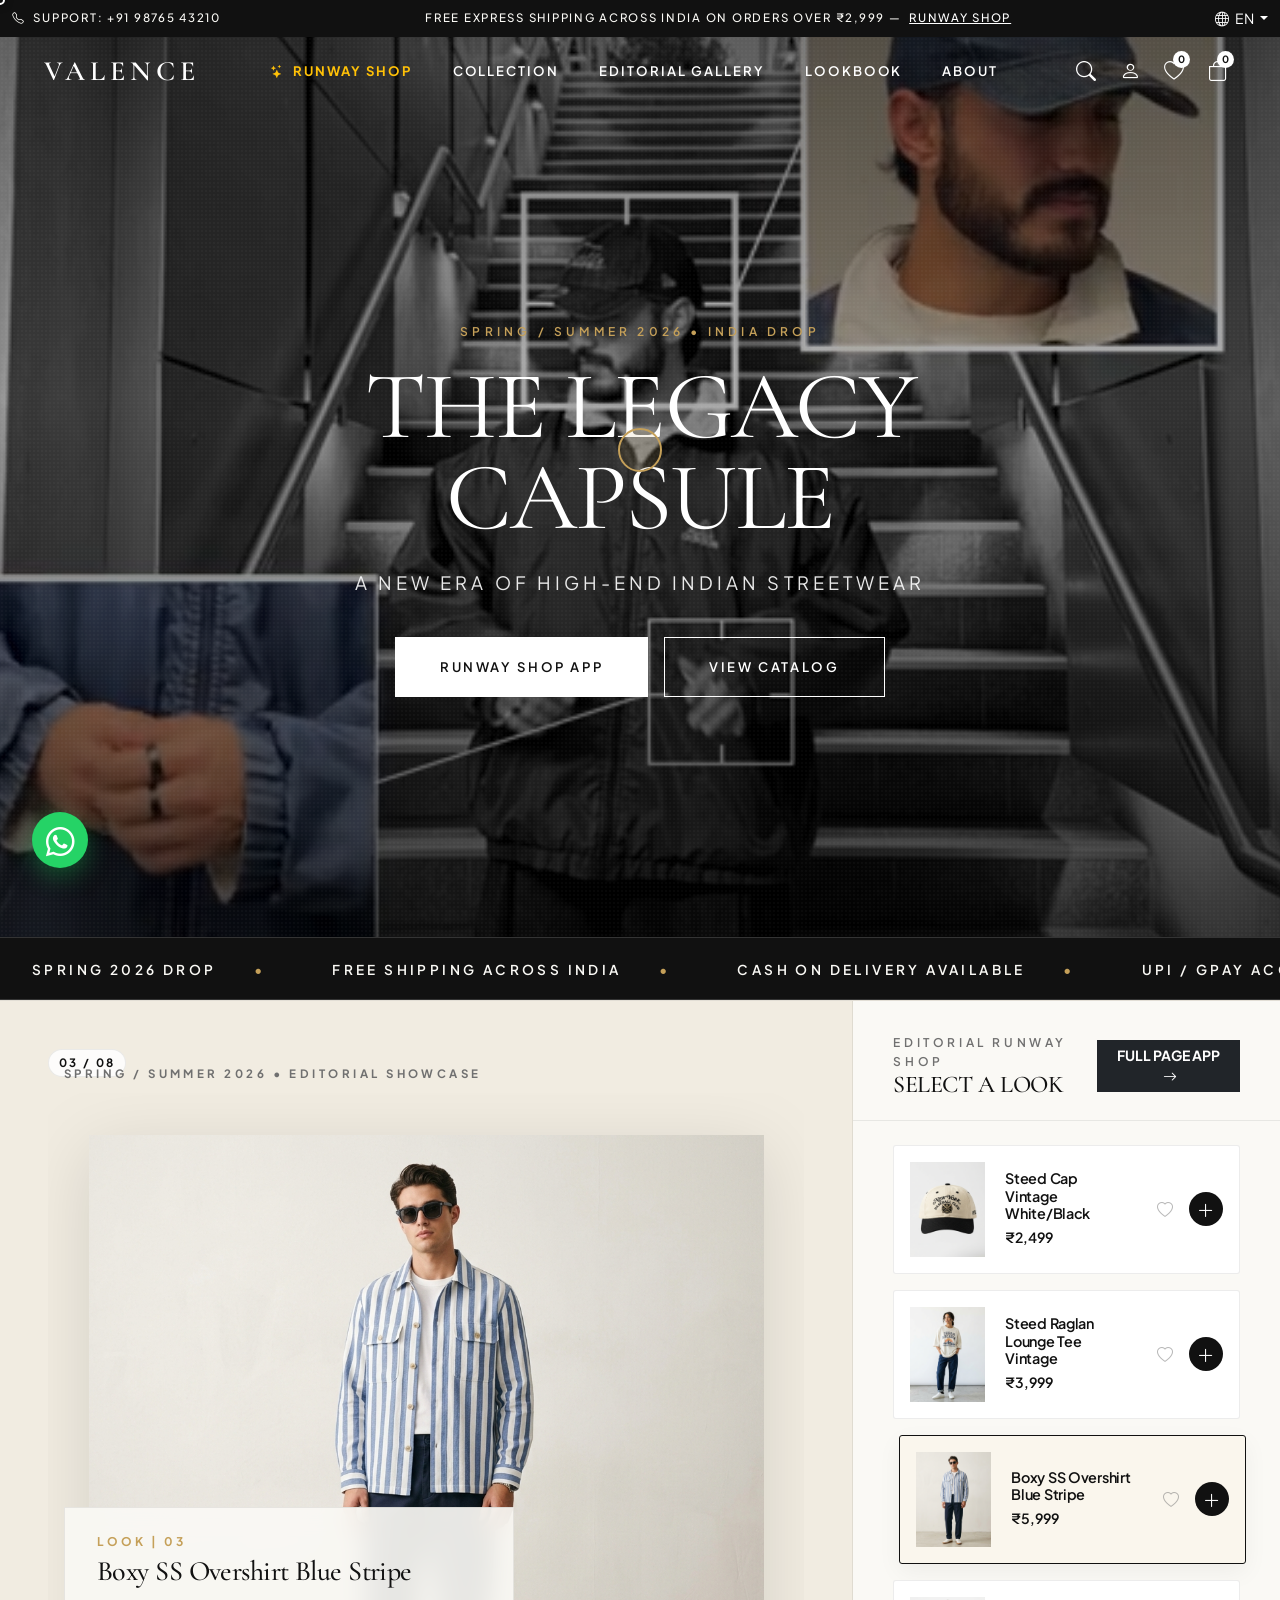
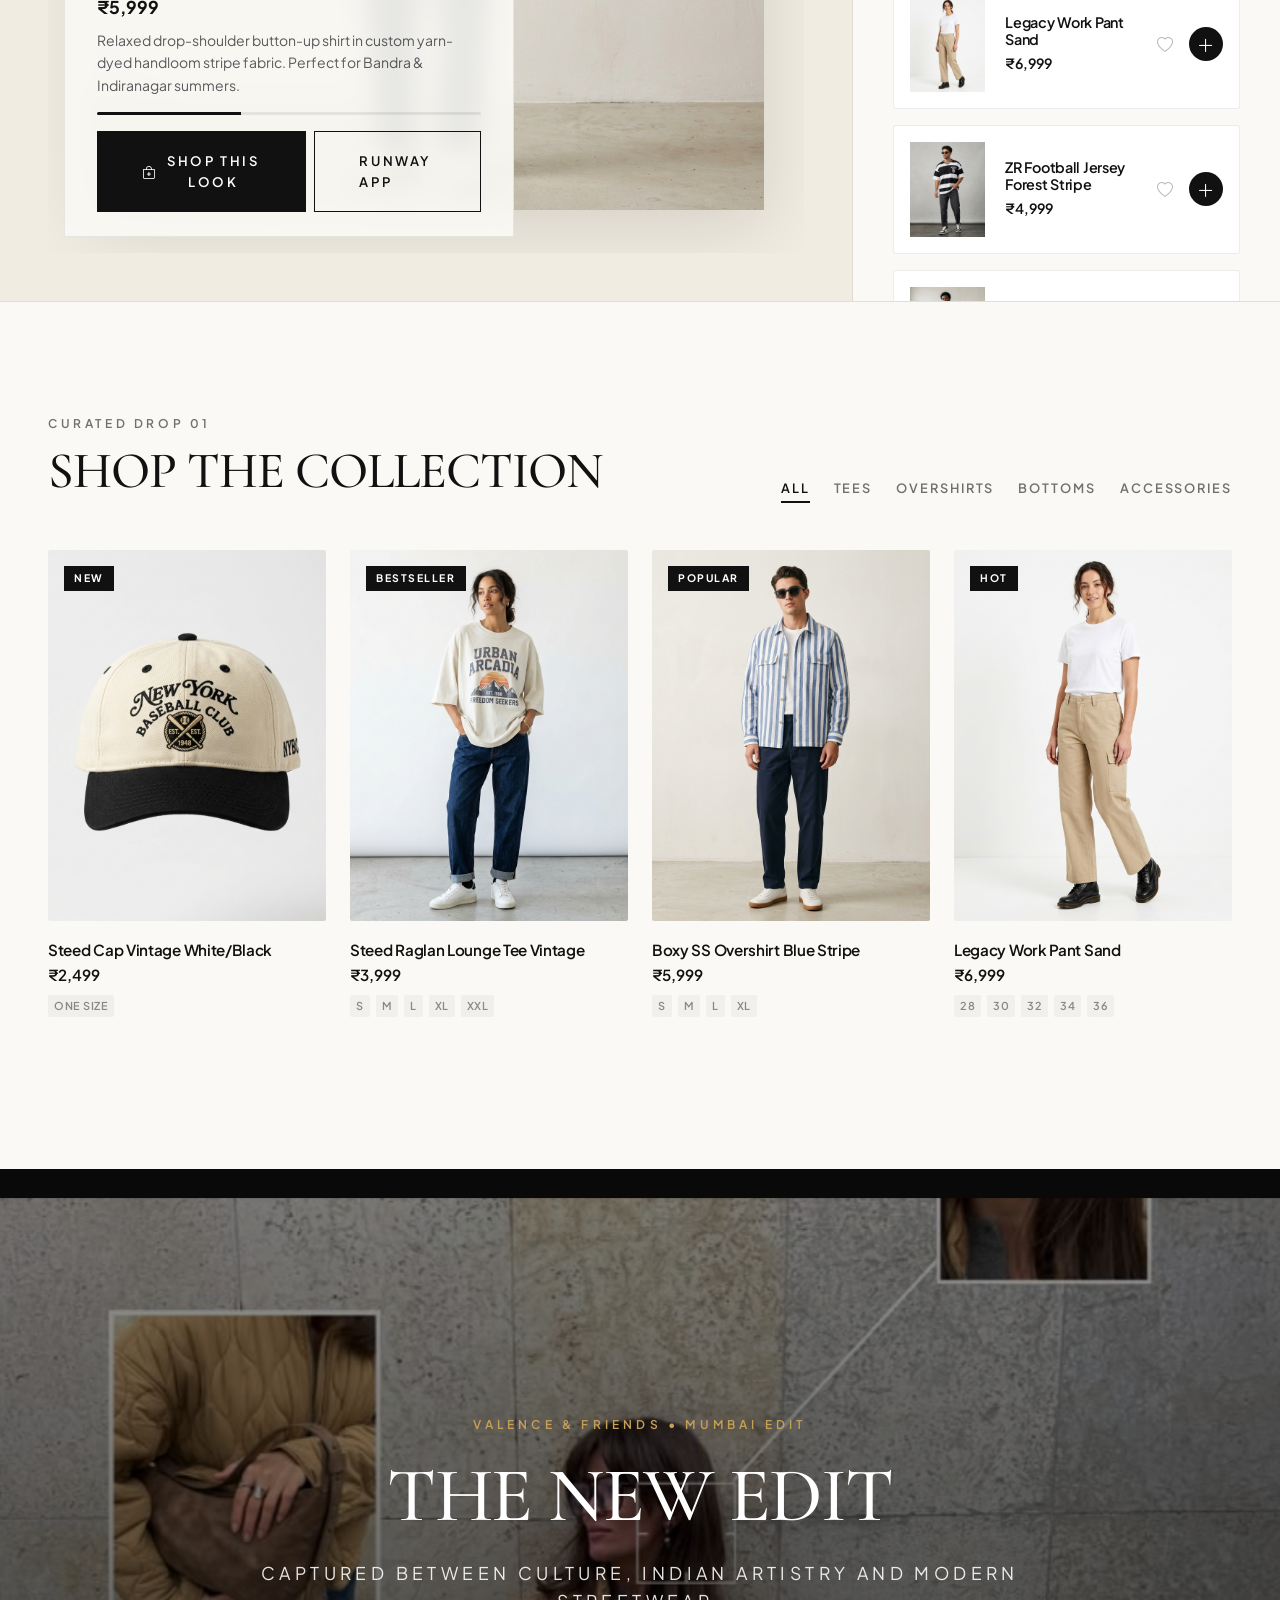
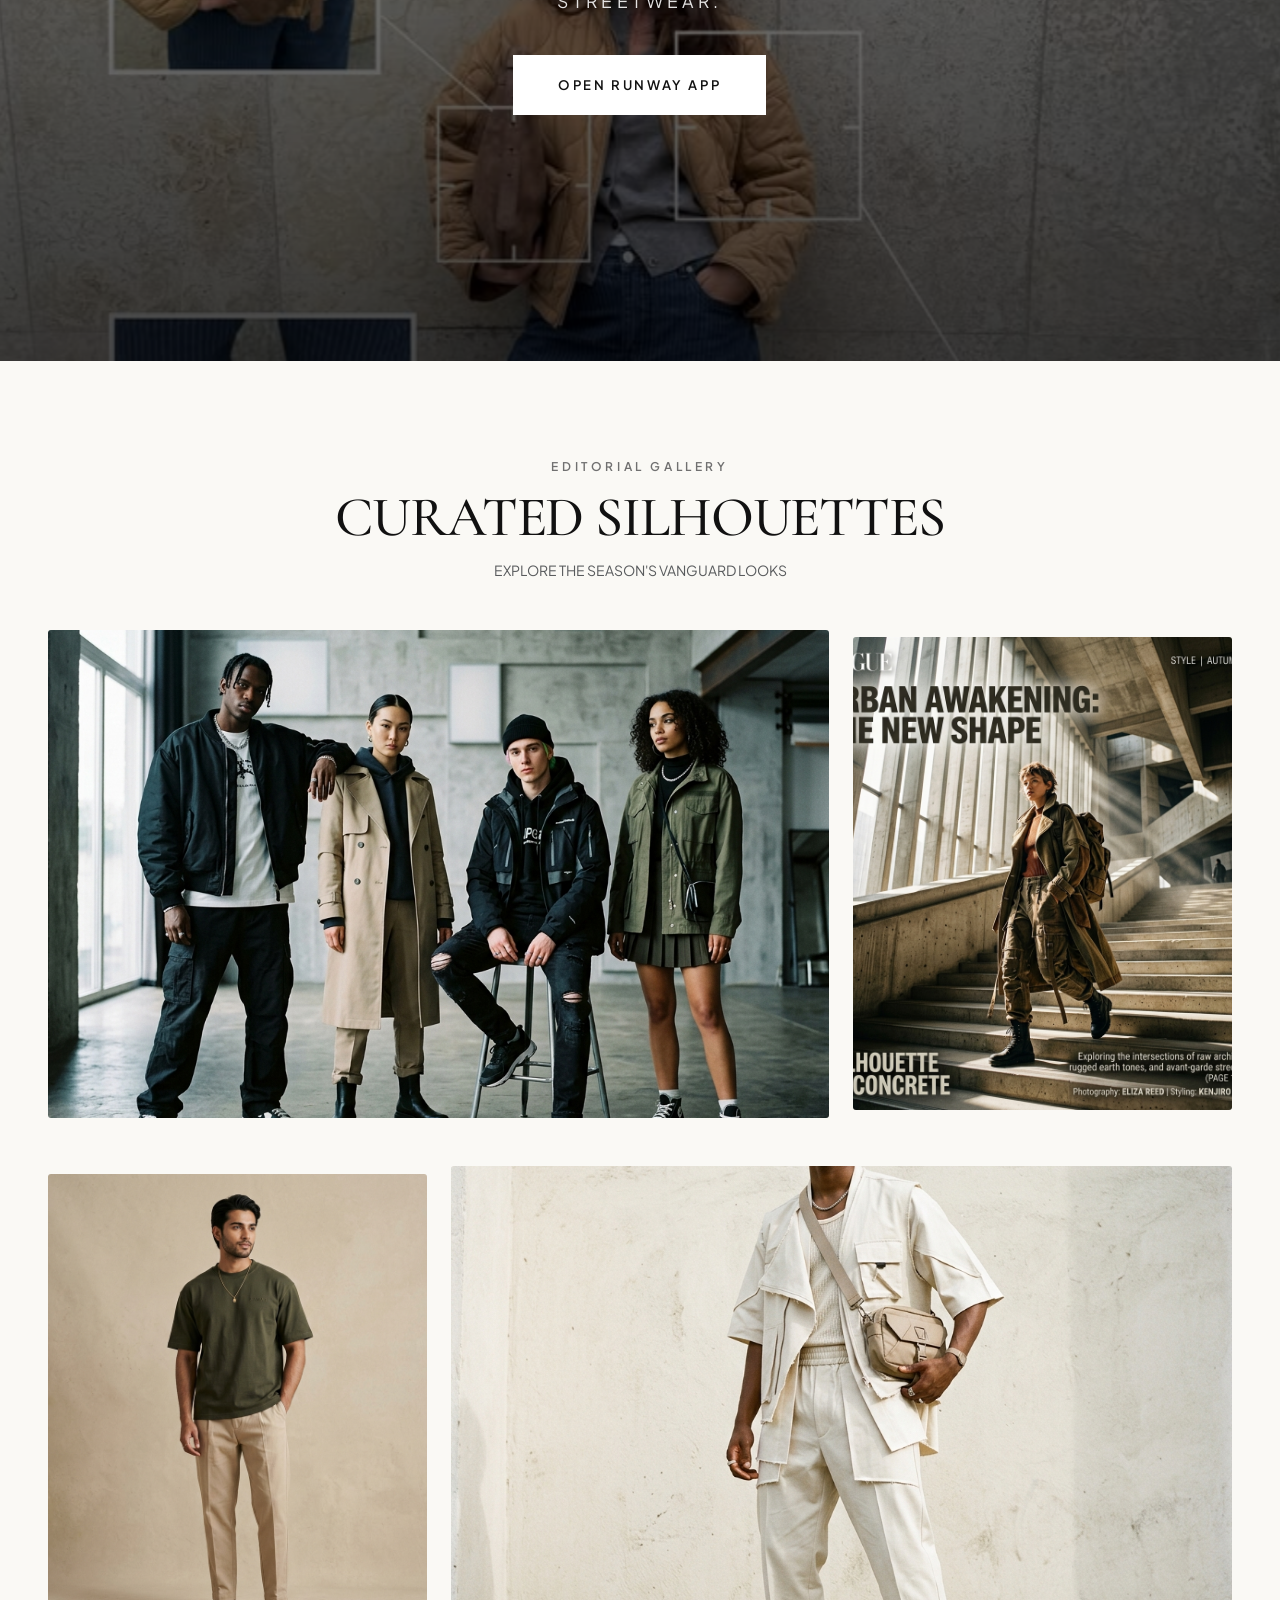
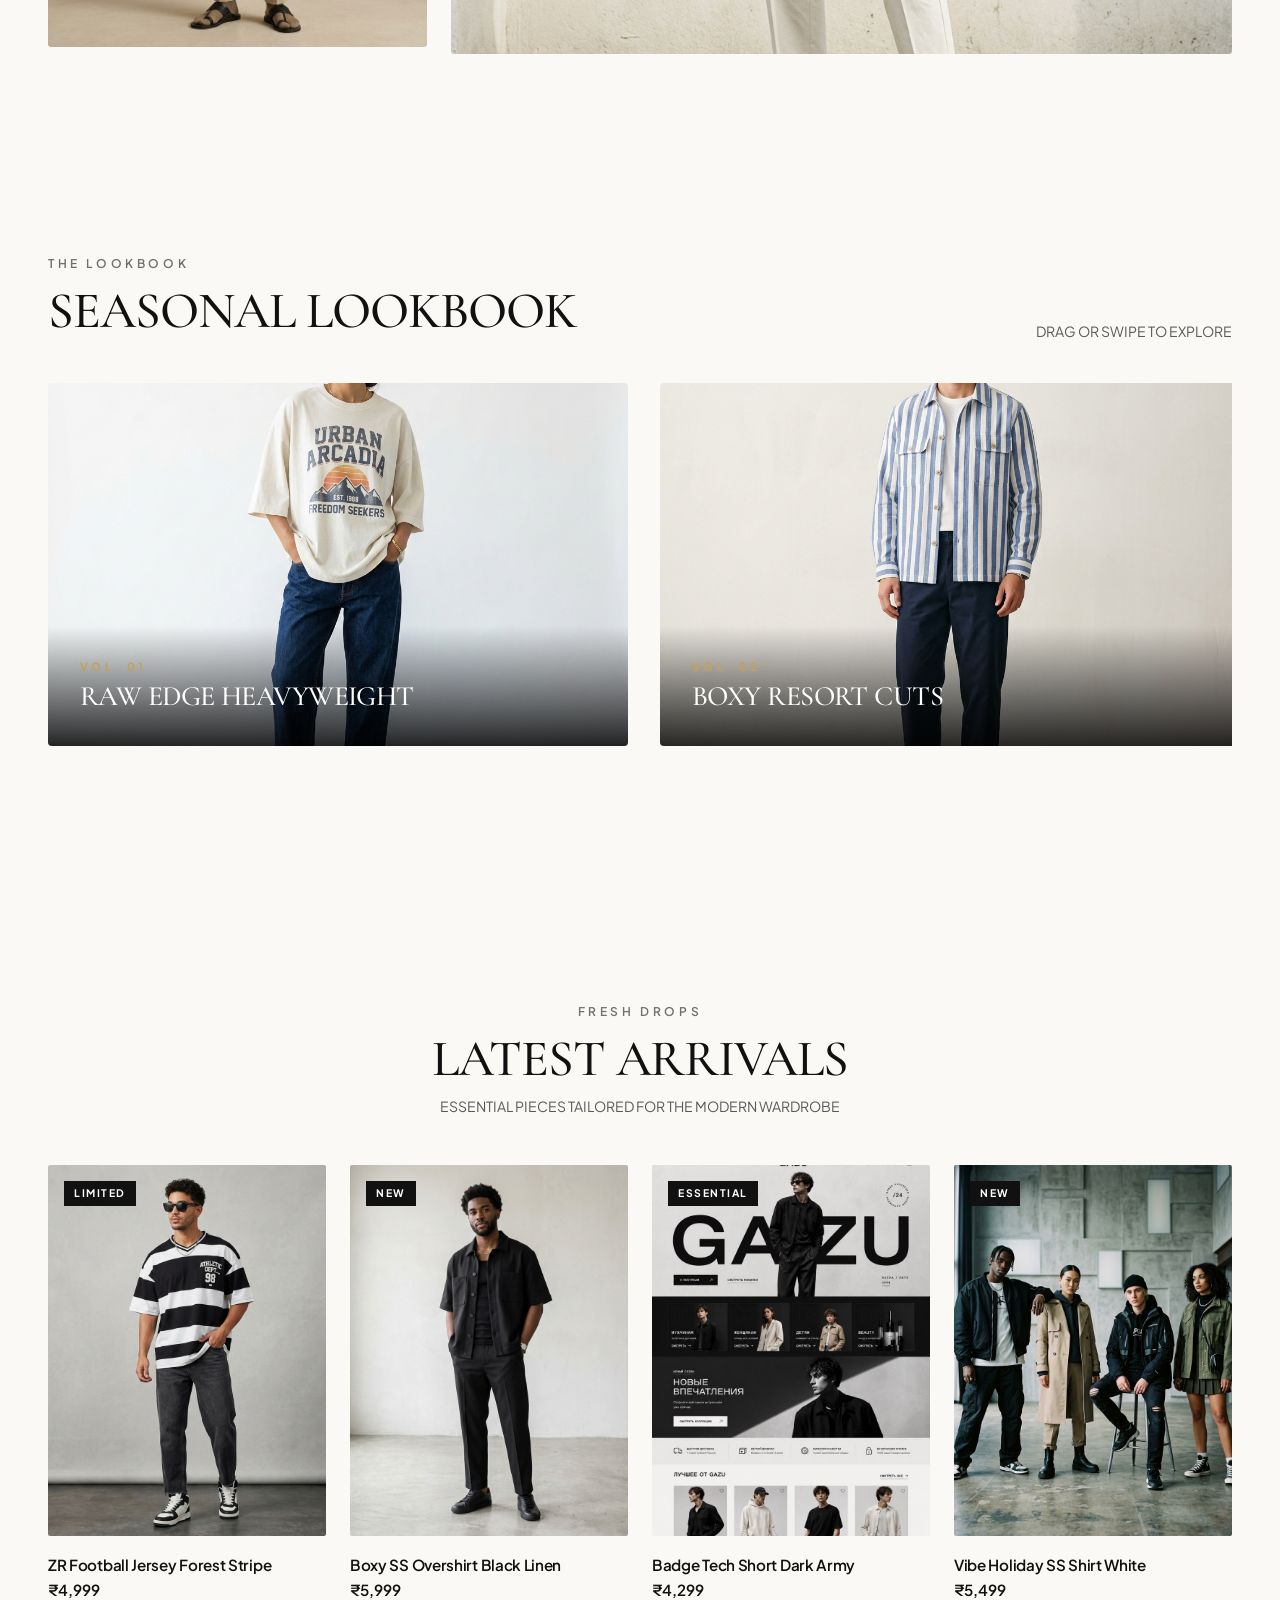
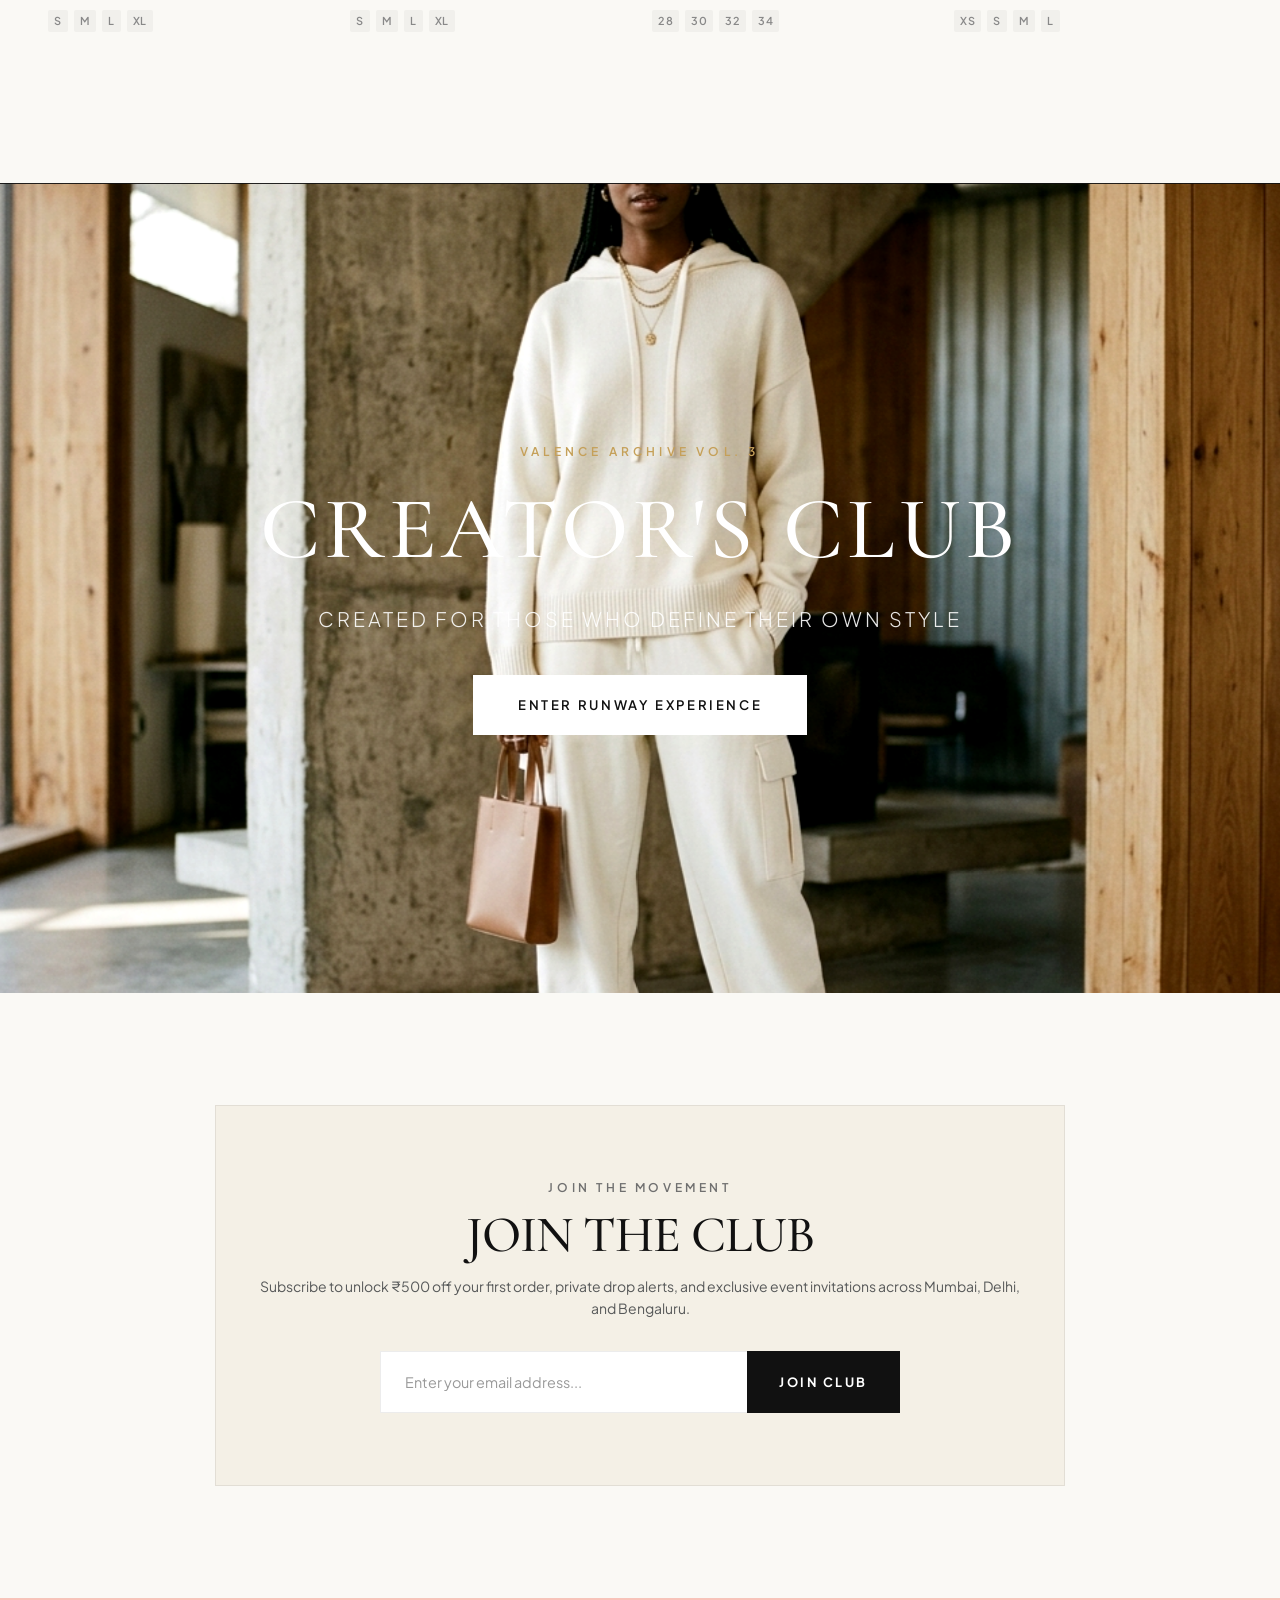
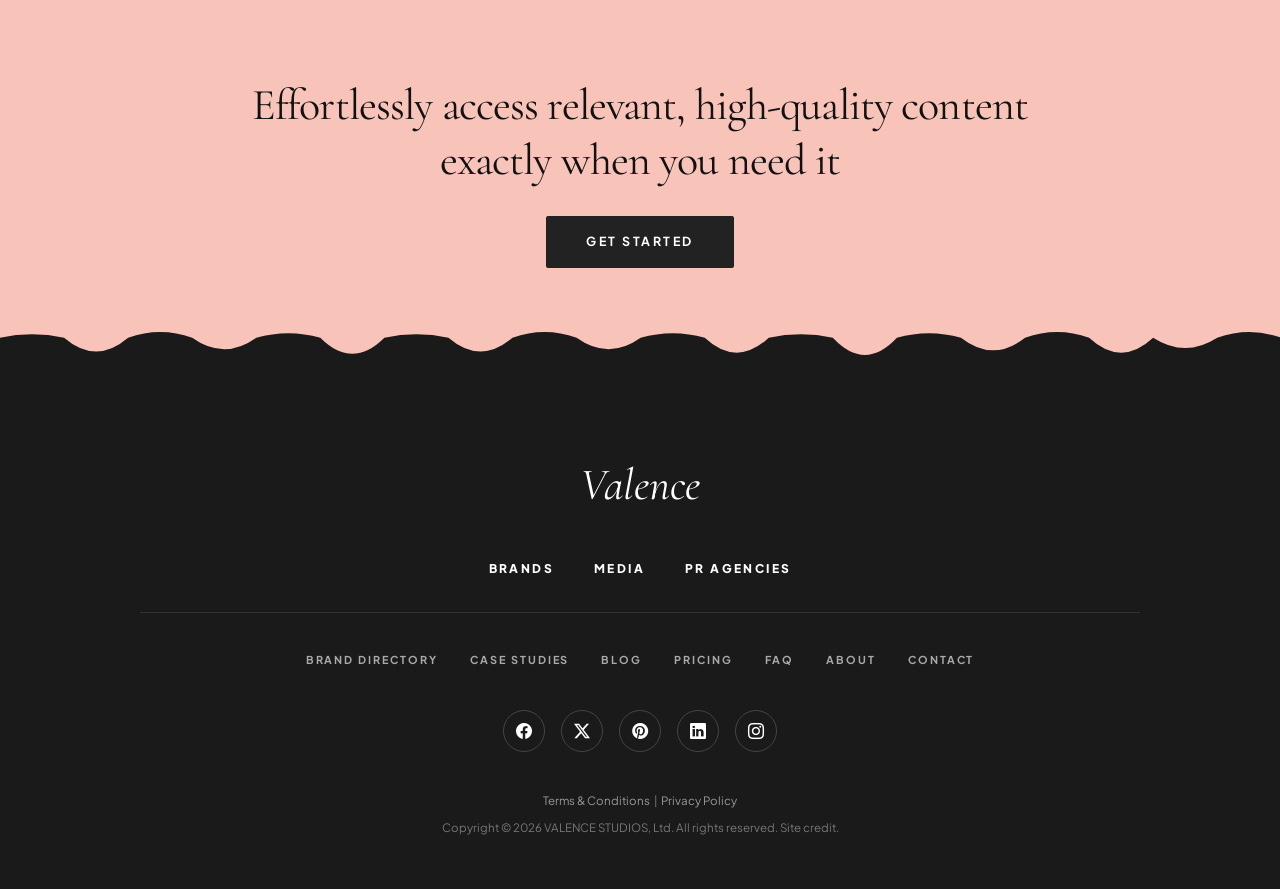
==== commit a1232ef4: "Update Contact page, Flaunter luxury dark footer, liquid paint drops SVG, and high-res hover images" ====
--- a/index.html
+++ b/index.html
@@ -672,8 +672,16 @@
   <section class="pink-cta-banner">
     <h2 class="pink-cta-title">Effortlessly access relevant, high-quality content exactly when you need it</h2>
     <a href="runway.html" class="btn-dark-get-started">GET STARTED</a>
-    <div class="mt-3 small text-muted">The runway showcase is 100% free to explore.</div>
-  </section>
+    </section>
+
+  <!-- =========================================================================
+       PAINT DROPS SVG SEPARATOR (MATCHING REFERENCE DROPS PATTERN)
+       ========================================================================= -->
+  <div class="footer-drops-wrapper">
+    <svg class="footer-drops-svg" viewBox="0 0 1200 120" preserveAspectRatio="none" fill="#1A1A1A">
+      <path d="M0,120 L1200,120 L1200,30 Q1170,5 1140,30 Q1110,75 1080,30 Q1050,95 1020,30 Q990,5 960,30 Q930,85 900,30 Q870,10 840,30 Q810,105 780,30 Q750,15 720,30 Q690,95 660,30 Q630,10 600,30 Q570,80 540,30 Q510,5 480,30 Q450,90 420,30 Q390,15 360,30 Q330,100 300,30 Q270,10 240,30 Q210,80 180,30 Q150,5 120,30 Q90,90 60,30 Q30,15 0,30 Z"></path>
+    </svg>
+  </div>
 
   <!-- =========================================================================
        FLAUNTER-STYLE DARK LUXURY FOOTER (MATCHING USER REFERENCE UI)
--- a/css/style.css
+++ b/css/style.css
@@ -1839,3 +1839,188 @@
     font-size: 1.5rem;
   }
 }
+
+/* --------------------------------------------------------------------------
+   22. FLAUNTER BLUSH PINK CTA BANNER, PAINT DROPS & DARK LUXURY FOOTER
+   -------------------------------------------------------------------------- */
+.pink-cta-banner {
+  background-color: #F8C3B9;
+  color: #111111;
+  padding: 5rem 1.5rem 3.5rem 1.5rem;
+  text-align: center;
+  position: relative;
+  overflow: hidden;
+}
+
+.pink-cta-title {
+  font-family: 'Cormorant Garamond', Georgia, serif;
+  font-size: 2.75rem;
+  font-weight: 400;
+  color: #111111;
+  max-width: 800px;
+  margin: 0 auto 1.75rem auto;
+  line-height: 1.25;
+}
+
+.btn-dark-get-started {
+  background-color: #222222;
+  color: #FFFFFF;
+  font-weight: 700;
+  font-size: 0.78rem;
+  letter-spacing: 0.2em;
+  text-transform: uppercase;
+  padding: 1rem 2.5rem;
+  border: none;
+  border-radius: 2px;
+  transition: all 0.3s ease;
+  display: inline-block;
+  text-decoration: none;
+}
+
+.btn-dark-get-started:hover {
+  background-color: #000000;
+  color: #F8C3B9;
+  transform: translateY(-2px);
+}
+
+.footer-drops-wrapper {
+  width: 100%;
+  overflow: hidden;
+  line-height: 0;
+  background-color: #F8C3B9;
+  margin-bottom: -1px;
+  position: relative;
+  z-index: 5;
+}
+
+.footer-drops-svg {
+  position: relative;
+  display: block;
+  width: calc(100% + 1.3px);
+  height: 55px;
+}
+
+.flaunter-dark-footer {
+  background-color: #1A1A1A !important;
+  color: #CCCCCC !important;
+  padding: 4.5rem 1.5rem 3rem 1.5rem !important;
+  text-align: center !important;
+  border-top: none !important;
+  position: relative;
+  z-index: 10;
+}
+
+.flaunter-brand-logo {
+  font-family: 'Cormorant Garamond', Georgia, serif;
+  font-size: 2.8rem;
+  font-style: italic;
+  color: #FFFFFF !important;
+  margin-bottom: 2rem;
+  display: inline-block;
+  text-decoration: none !important;
+}
+
+.flaunter-primary-nav {
+  display: flex;
+  justify-content: center;
+  gap: 2.5rem;
+  list-style: none;
+  padding: 0;
+  margin-bottom: 2rem;
+}
+
+.flaunter-primary-nav li {
+  list-style: none;
+}
+
+.flaunter-primary-nav a {
+  color: #FFFFFF !important;
+  font-size: 0.75rem;
+  font-weight: 800;
+  letter-spacing: 0.2em;
+  text-transform: uppercase;
+  text-decoration: none !important;
+  transition: color 0.2s ease;
+}
+
+.flaunter-primary-nav a:hover {
+  color: #F8C3B9 !important;
+}
+
+.flaunter-divider {
+  width: 100%;
+  max-width: 1000px;
+  height: 1px;
+  background-color: #333333;
+  margin: 0 auto 2rem auto;
+}
+
+.flaunter-sub-nav {
+  display: flex;
+  justify-content: center;
+  gap: 2rem;
+  flex-wrap: wrap;
+  list-style: none;
+  padding: 0;
+  margin-bottom: 2.5rem;
+}
+
+.flaunter-sub-nav li {
+  list-style: none;
+}
+
+.flaunter-sub-nav a {
+  color: #AAAAAA !important;
+  font-size: 0.68rem;
+  font-weight: 700;
+  letter-spacing: 0.18em;
+  text-transform: uppercase;
+  text-decoration: none !important;
+  transition: color 0.2s ease;
+}
+
+.flaunter-sub-nav a:hover {
+  color: #FFFFFF !important;
+}
+
+.flaunter-social-row {
+  display: flex;
+  justify-content: center;
+  gap: 1rem;
+  margin-bottom: 2.5rem;
+}
+
+.flaunter-social-btn {
+  width: 42px;
+  height: 42px;
+  border: 1px solid #444444;
+  border-radius: 50%;
+  color: #FFFFFF !important;
+  display: flex;
+  align-items: center;
+  justify-content: center;
+  font-size: 1rem;
+  text-decoration: none !important;
+  transition: all 0.3s ease;
+}
+
+.flaunter-social-btn:hover {
+  border-color: #F8C3B9;
+  color: #F8C3B9 !important;
+  transform: translateY(-3px);
+}
+
+.flaunter-copy-text {
+  font-size: 0.72rem;
+  color: #777777 !important;
+  margin-bottom: 0.25rem;
+}
+
+.flaunter-copy-text a {
+  color: #999999 !important;
+  text-decoration: none !important;
+}
+
+.flaunter-copy-text a:hover {
+  color: #FFFFFF !important;
+}
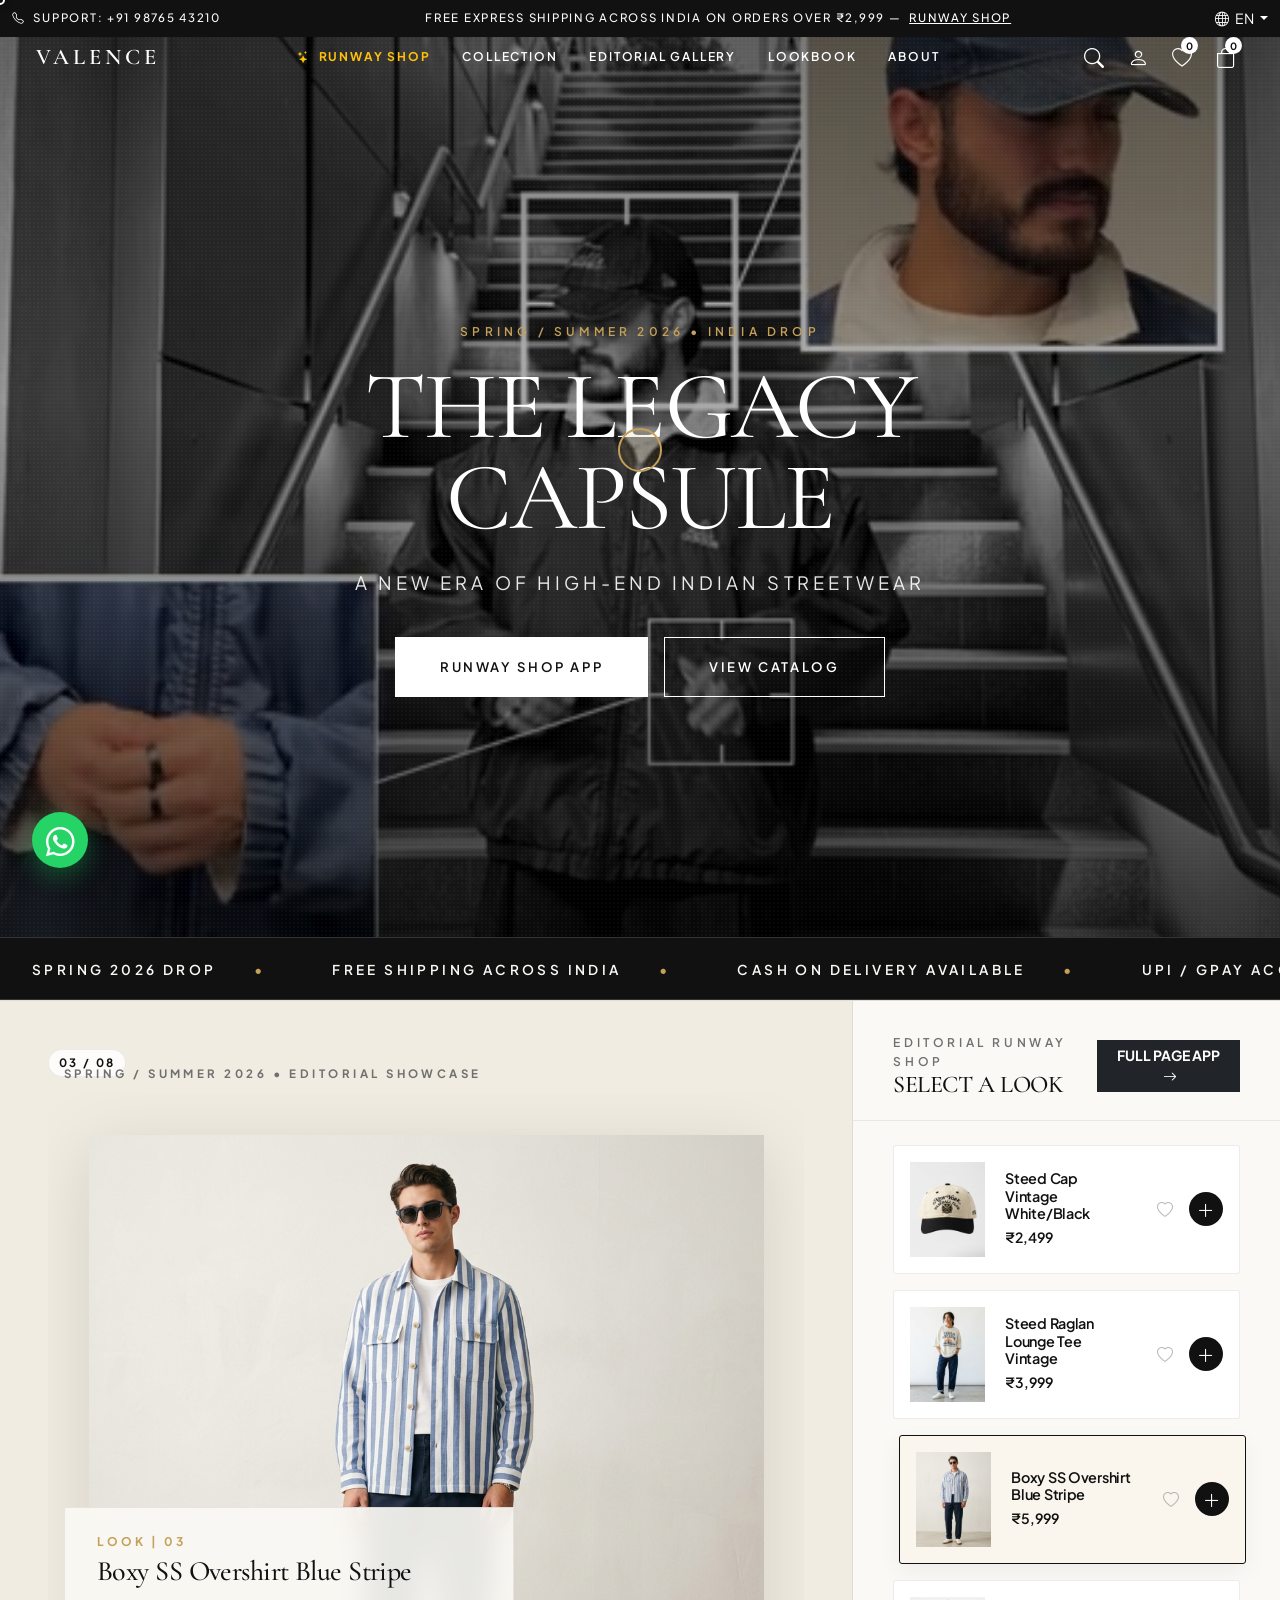
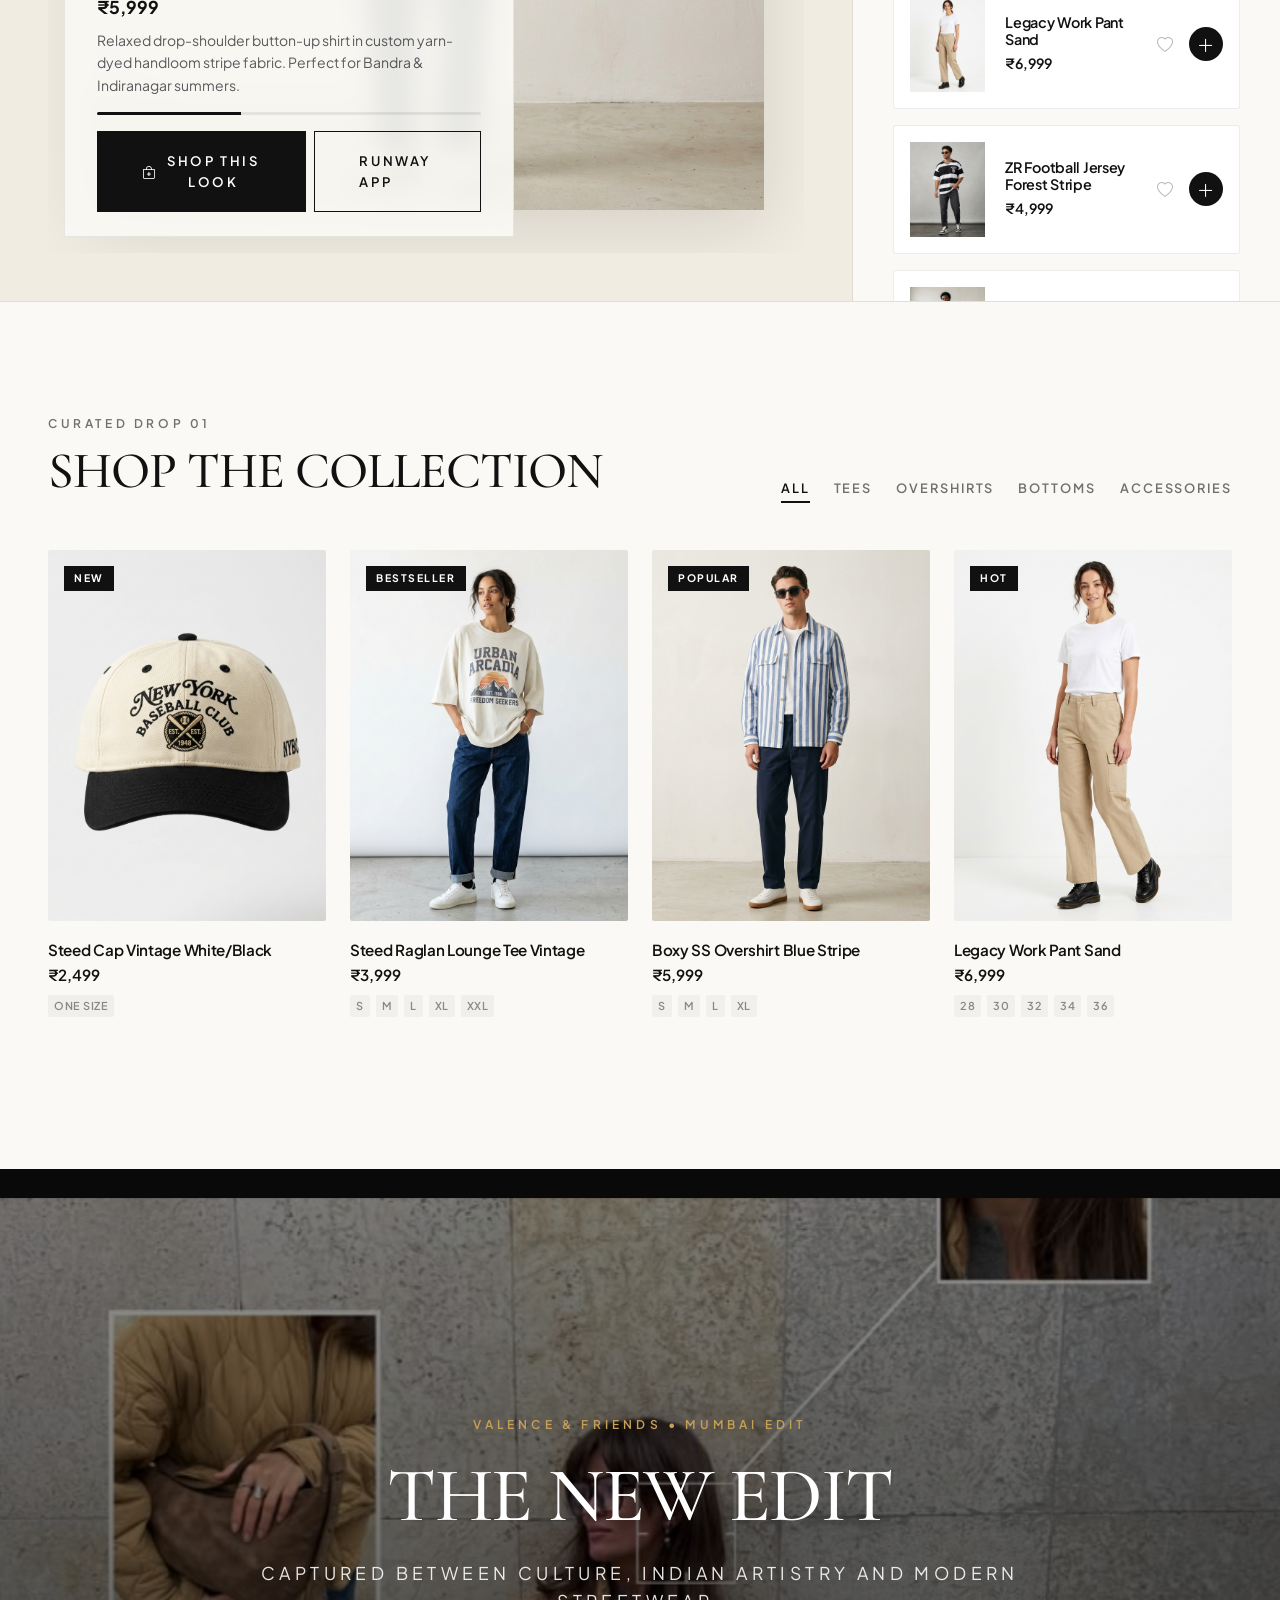
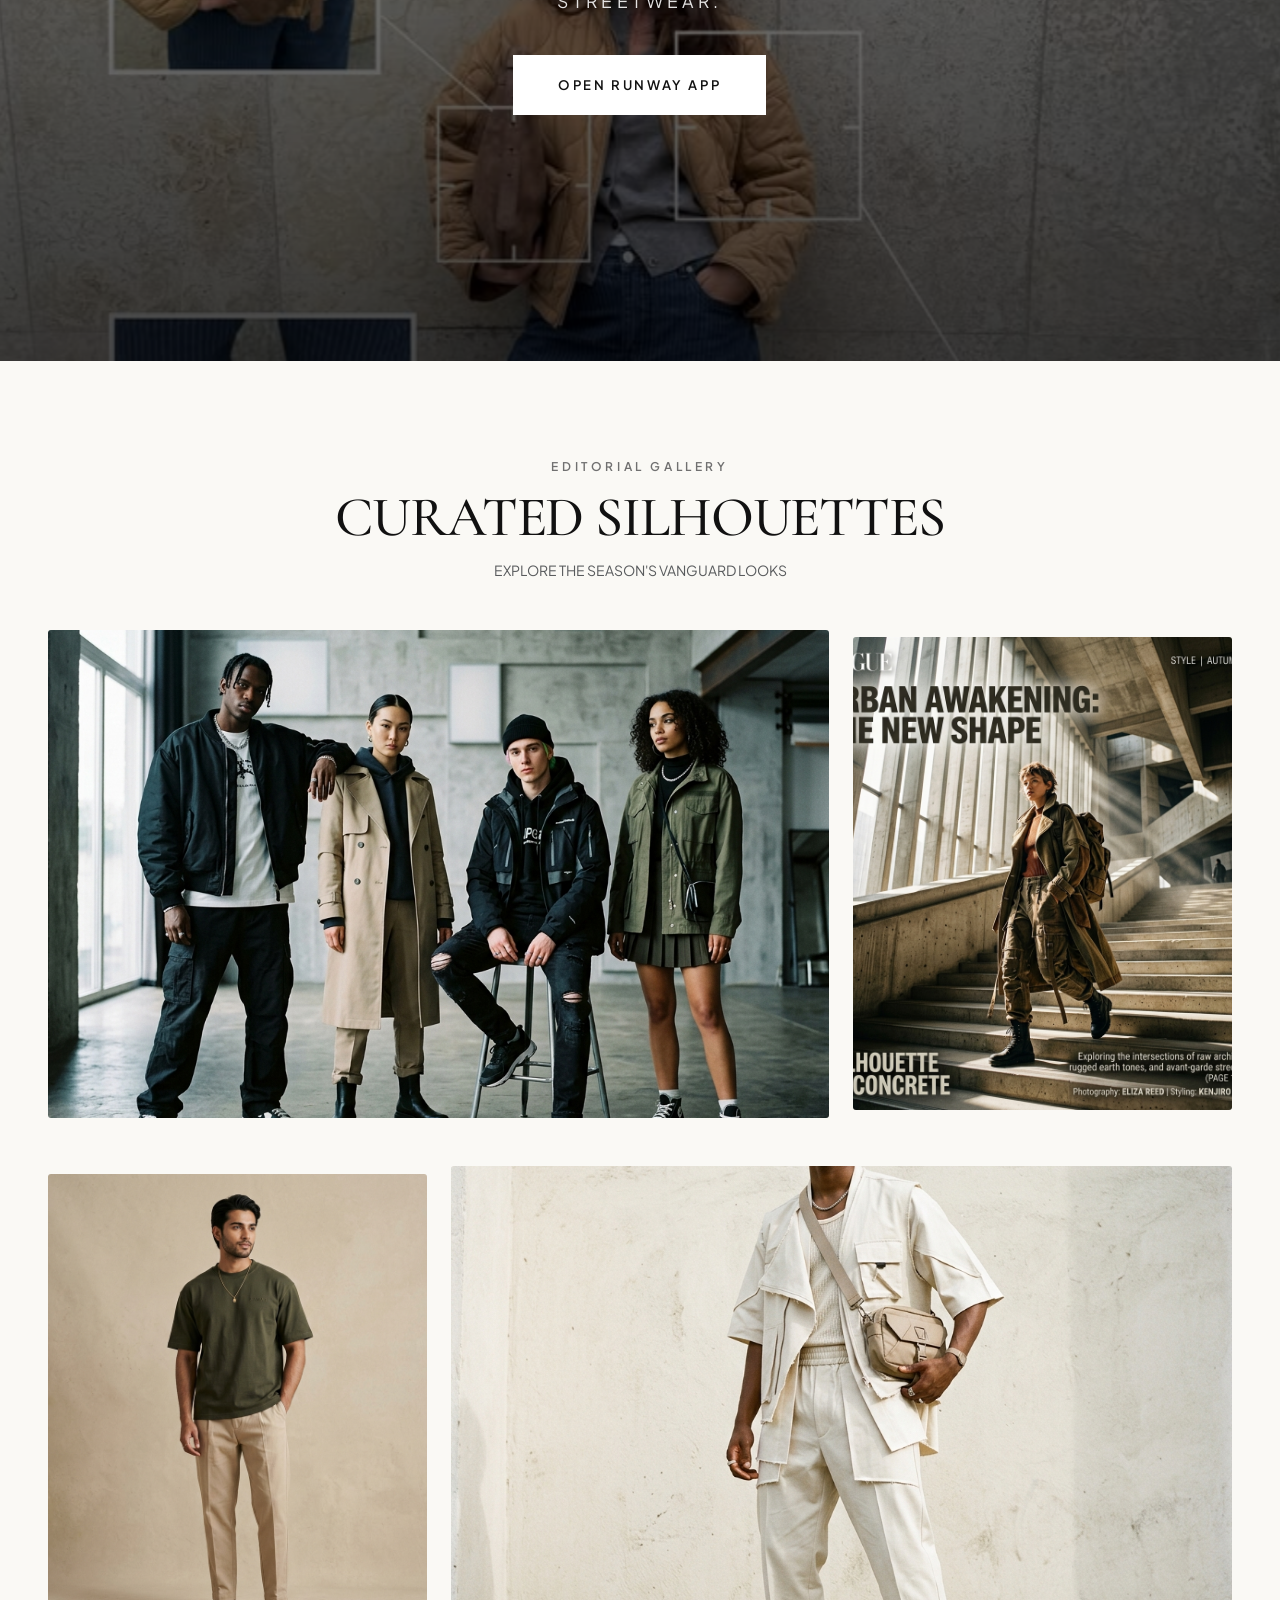
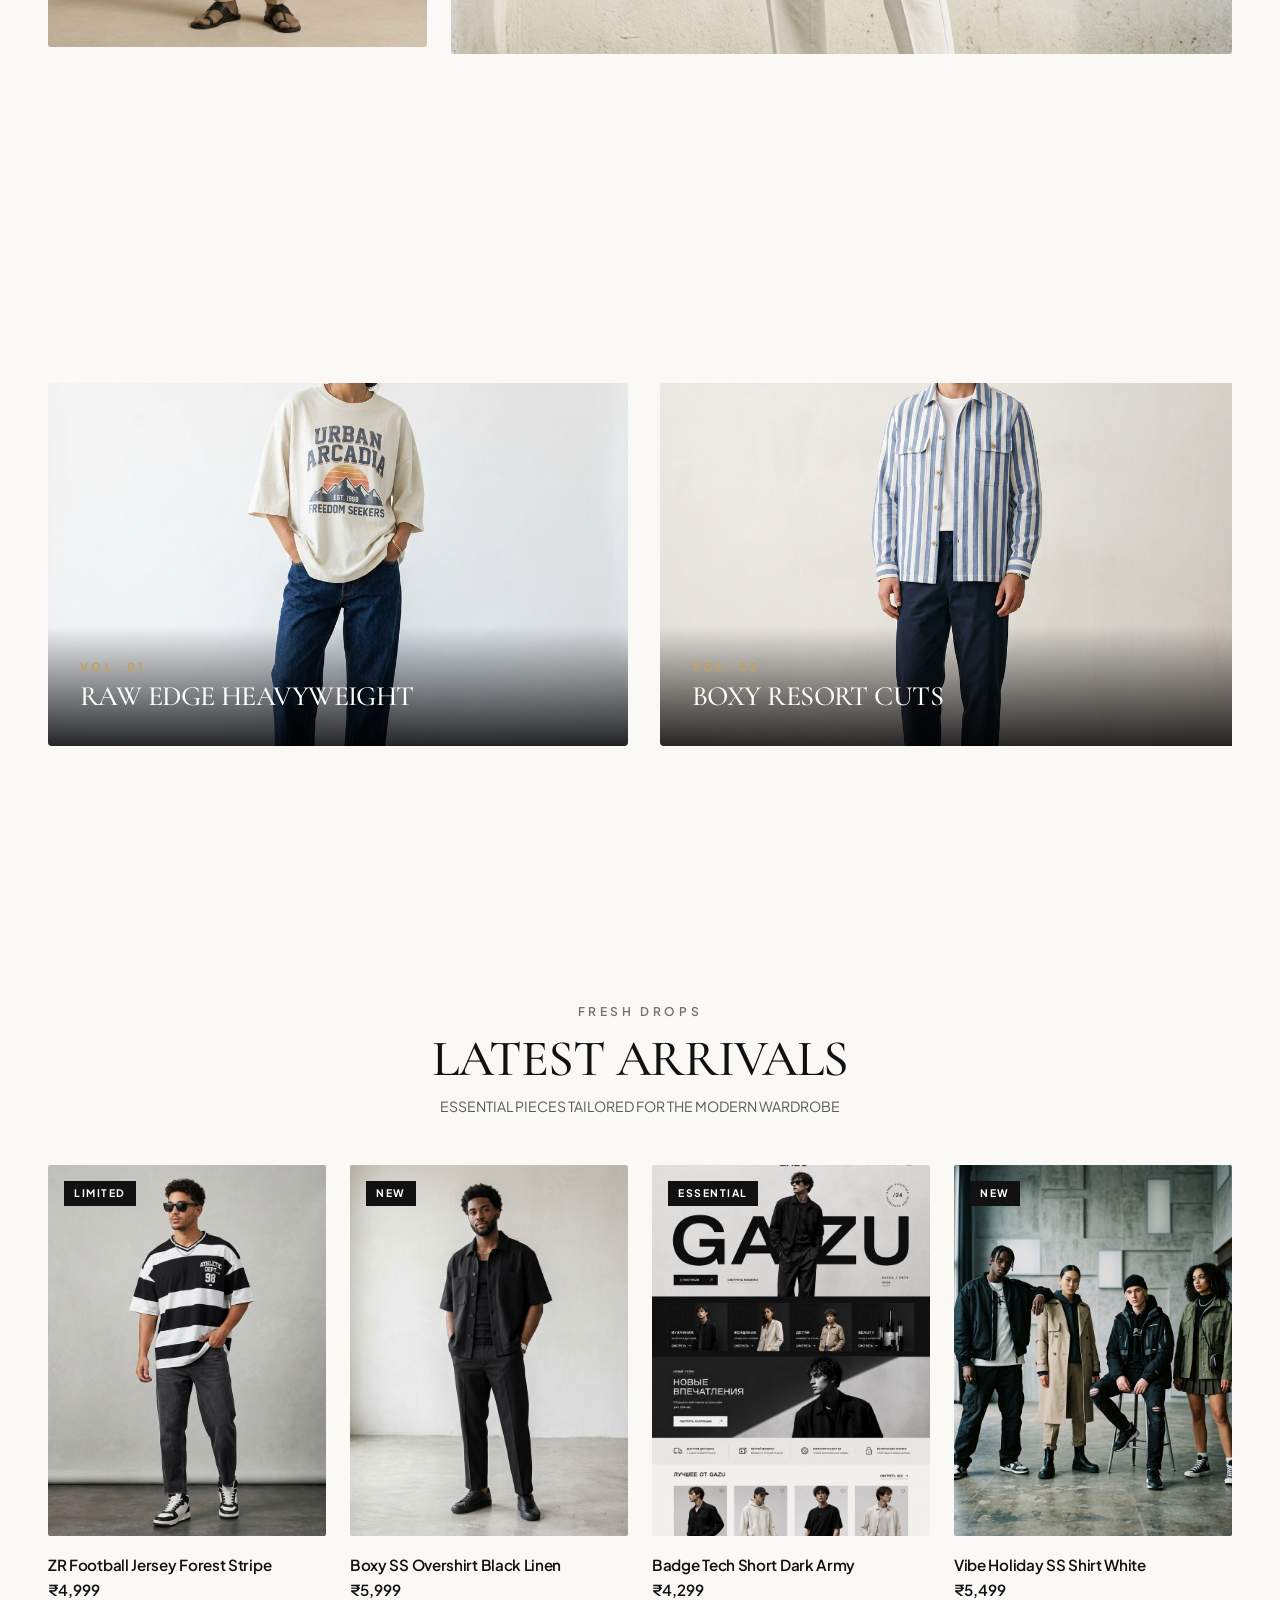
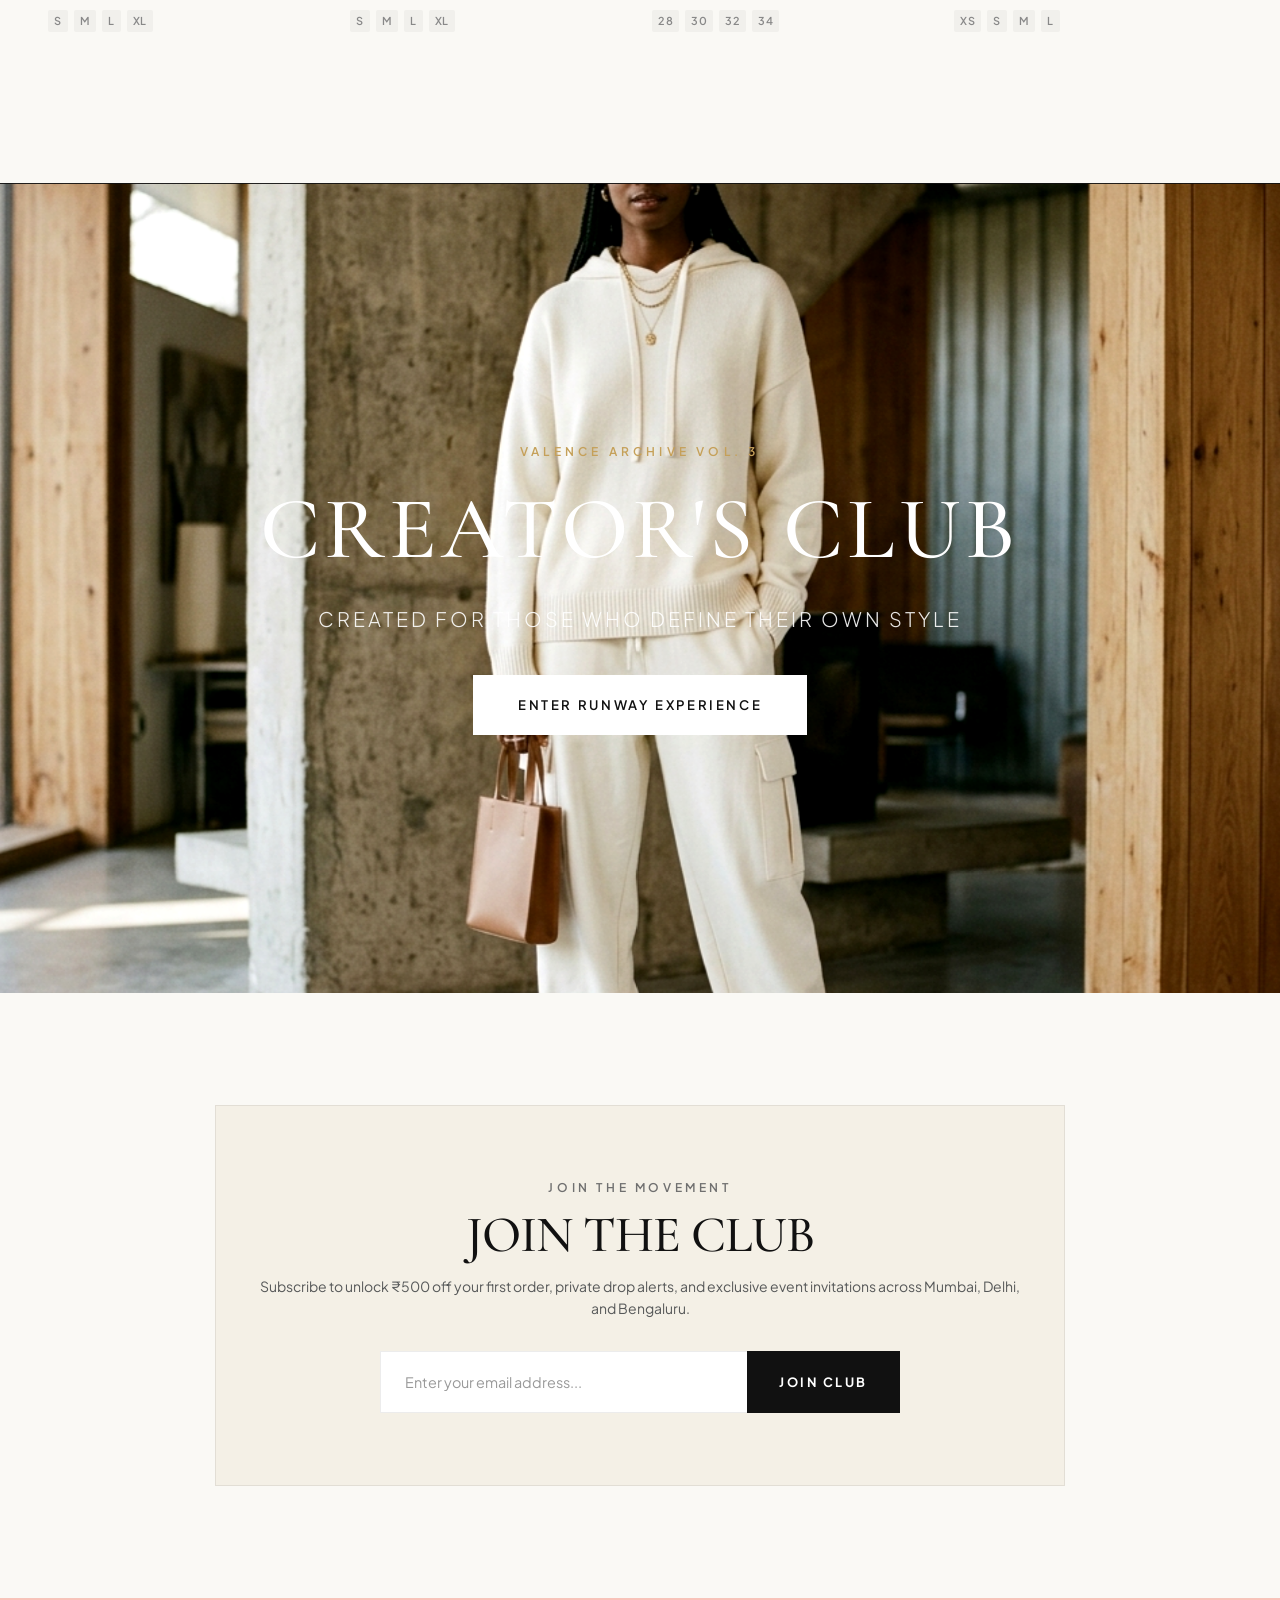
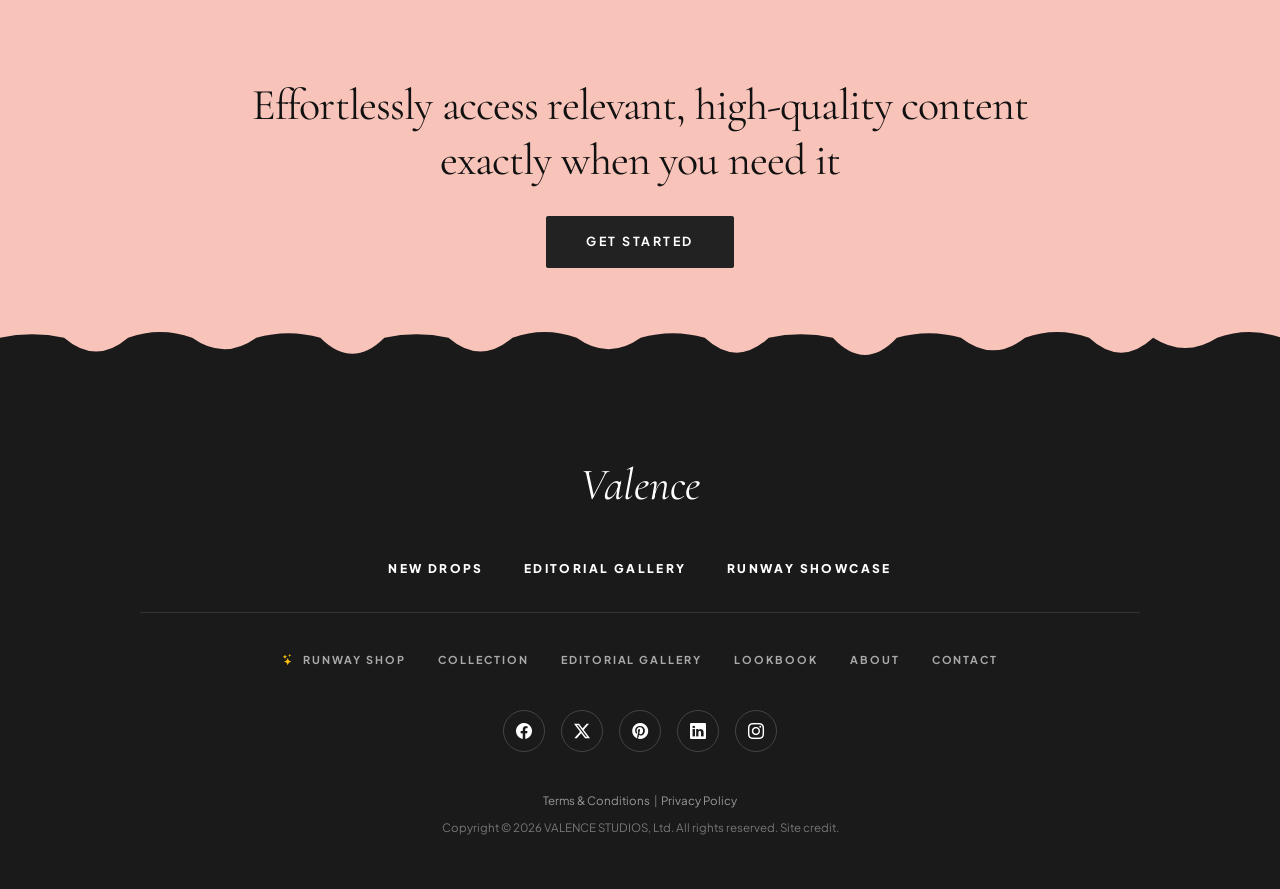
==== commit 8fa5982a: "Updated footer links with website navbar content and compact sleek navbar design" ====
--- a/index.html
+++ b/index.html
@@ -692,19 +692,18 @@
       <a href="index.html" class="flaunter-brand-logo">Valence</a>
 
       <ul class="flaunter-primary-nav">
-        <li><a href="index.html#collection-section">BRANDS</a></li>
-        <li><a href="index.html#asymmetric-section">MEDIA</a></li>
-        <li><a href="runway.html">PR AGENCIES</a></li>
+        <li><a href="index.html#collection-section">NEW DROPS</a></li>
+        <li><a href="index.html#asymmetric-section">EDITORIAL GALLERY</a></li>
+        <li><a href="runway.html">RUNWAY SHOWCASE</a></li>
       </ul>
 
       <div class="flaunter-divider"></div>
 
       <ul class="flaunter-sub-nav">
-        <li><a href="index.html#collection-section">BRAND DIRECTORY</a></li>
-        <li><a href="index.html#asymmetric-section">CASE STUDIES</a></li>
-        <li><a href="index.html#story-section">BLOG</a></li>
-        <li><a href="runway.html">PRICING</a></li>
-        <li><a href="contact.html">FAQ</a></li>
+        <li><a href="runway.html"><i class="bi bi-stars text-warning me-1"></i> RUNWAY SHOP</a></li>
+        <li><a href="index.html#collection-section">COLLECTION</a></li>
+        <li><a href="index.html#asymmetric-section">EDITORIAL GALLERY</a></li>
+        <li><a href="index.html#lookbook-section">LOOKBOOK</a></li>
         <li><a href="index.html#story-section">ABOUT</a></li>
         <li><a href="contact.html">CONTACT</a></li>
       </ul>
--- a/css/style.css
+++ b/css/style.css
@@ -29,7 +29,7 @@
   --transition-main: all 0.4s cubic-bezier(0.16, 1, 0.3, 1);
   --transition-fast: all 0.2s ease;
 
-  --nav-height: 80px;
+  --nav-height: 52px;
 }
 
 /* --------------------------------------------------------------------------
@@ -266,7 +266,7 @@
   width: 100%;
   height: var(--nav-height);
   z-index: 1000;
-  padding: 0 2rem;
+  padding: 0.25rem 1.5rem;
   transition: background-color 0.4s var(--ease-out-expo),
               top 0.4s var(--ease-out-expo),
               box-shadow 0.4s ease,
@@ -275,15 +275,15 @@
 
 .navbar-editorial.scrolled {
   top: 0;
-  background-color: rgba(250, 249, 245, 0.88);
+  background-color: rgba(250, 249, 245, 0.92);
   backdrop-filter: blur(20px);
   -webkit-backdrop-filter: blur(20px);
   border-bottom: 1px solid var(--border-light);
-  box-shadow: 0 4px 30px rgba(0, 0, 0, 0.04);
+  box-shadow: 0 4px 20px rgba(0, 0, 0, 0.04);
 }
 
 .navbar-editorial .navbar-brand {
-  font-size: 1.75rem;
+  font-size: 1.4rem !important;
   font-weight: 600;
   letter-spacing: 0.18em;
   text-transform: uppercase;
@@ -296,12 +296,12 @@
 }
 
 .nav-link-editorial {
-  font-size: 0.82rem;
+  font-size: 0.75rem;
   font-weight: 600;
   letter-spacing: 0.15em;
   text-transform: uppercase;
   color: #FFFFFF;
-  padding: 0.5rem 1rem !important;
+  padding: 0.35rem 0.75rem !important;
   position: relative;
   transition: color 0.3s ease;
 }
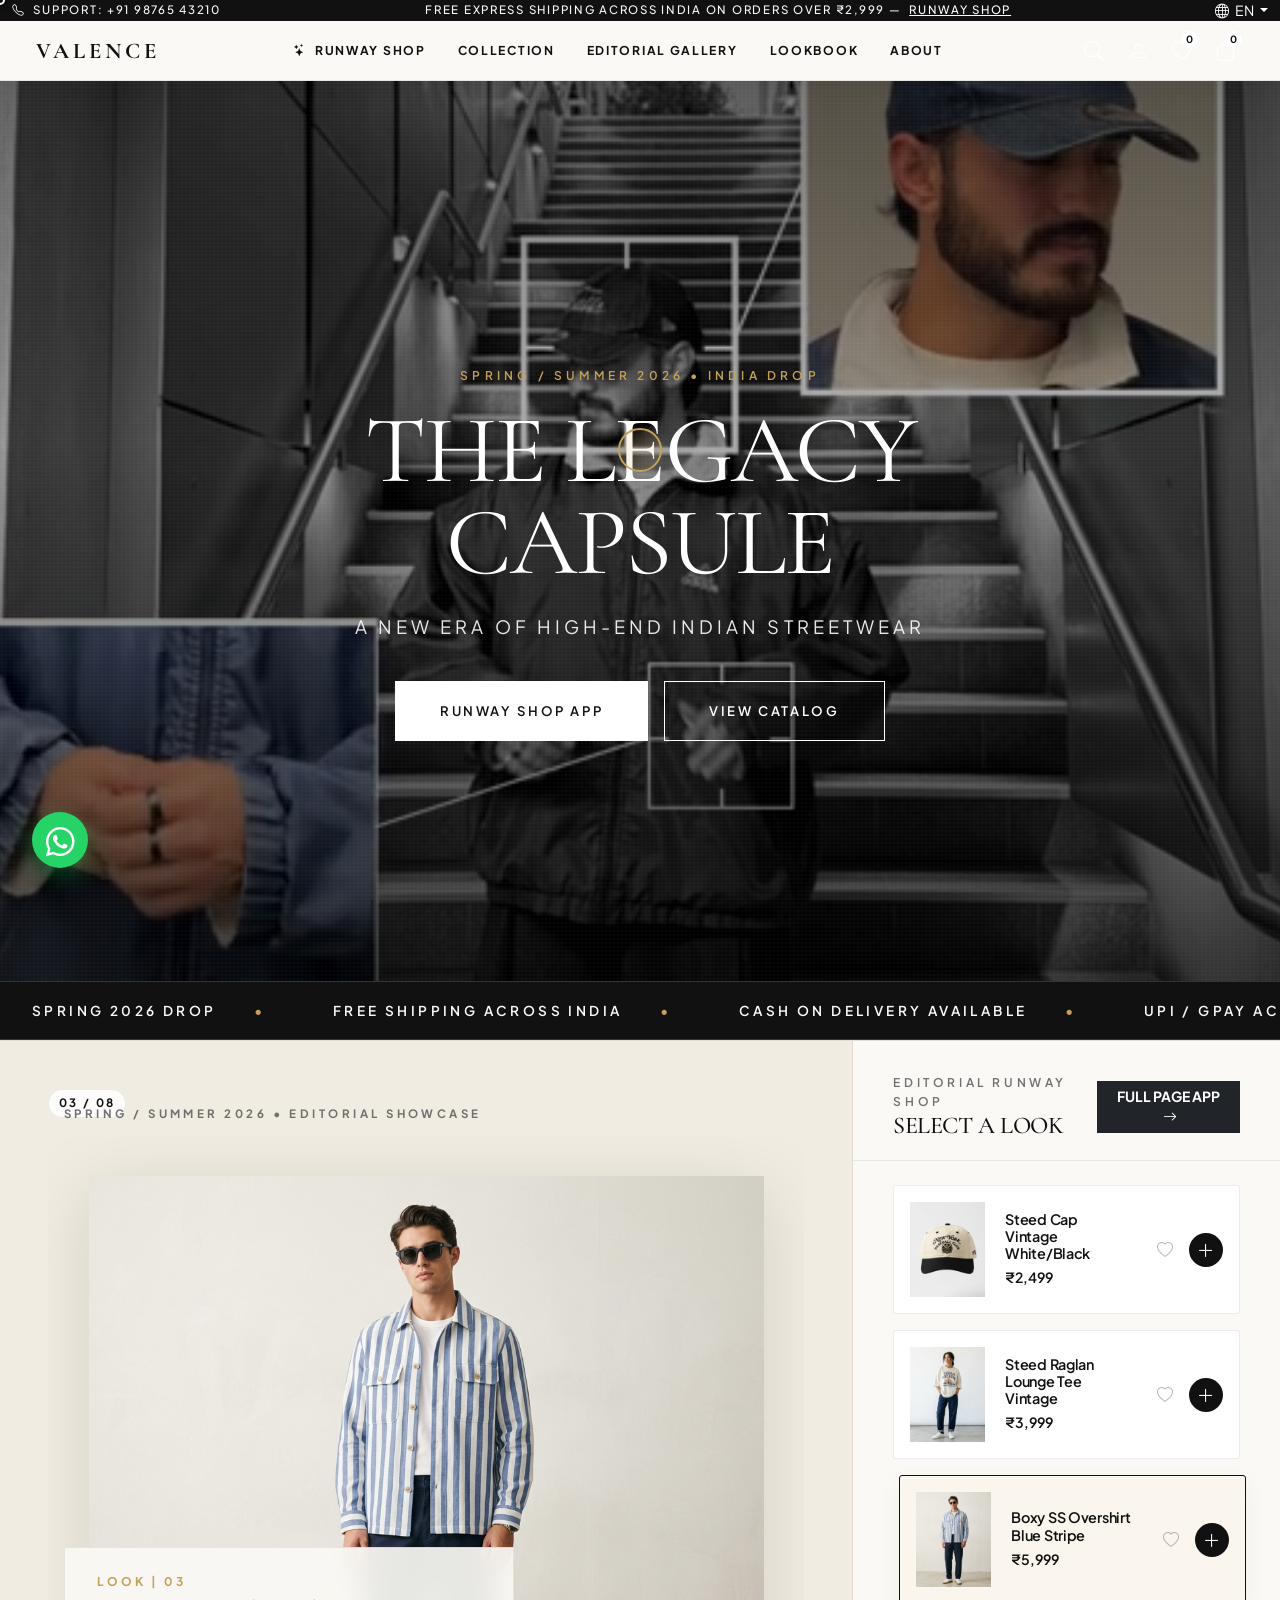
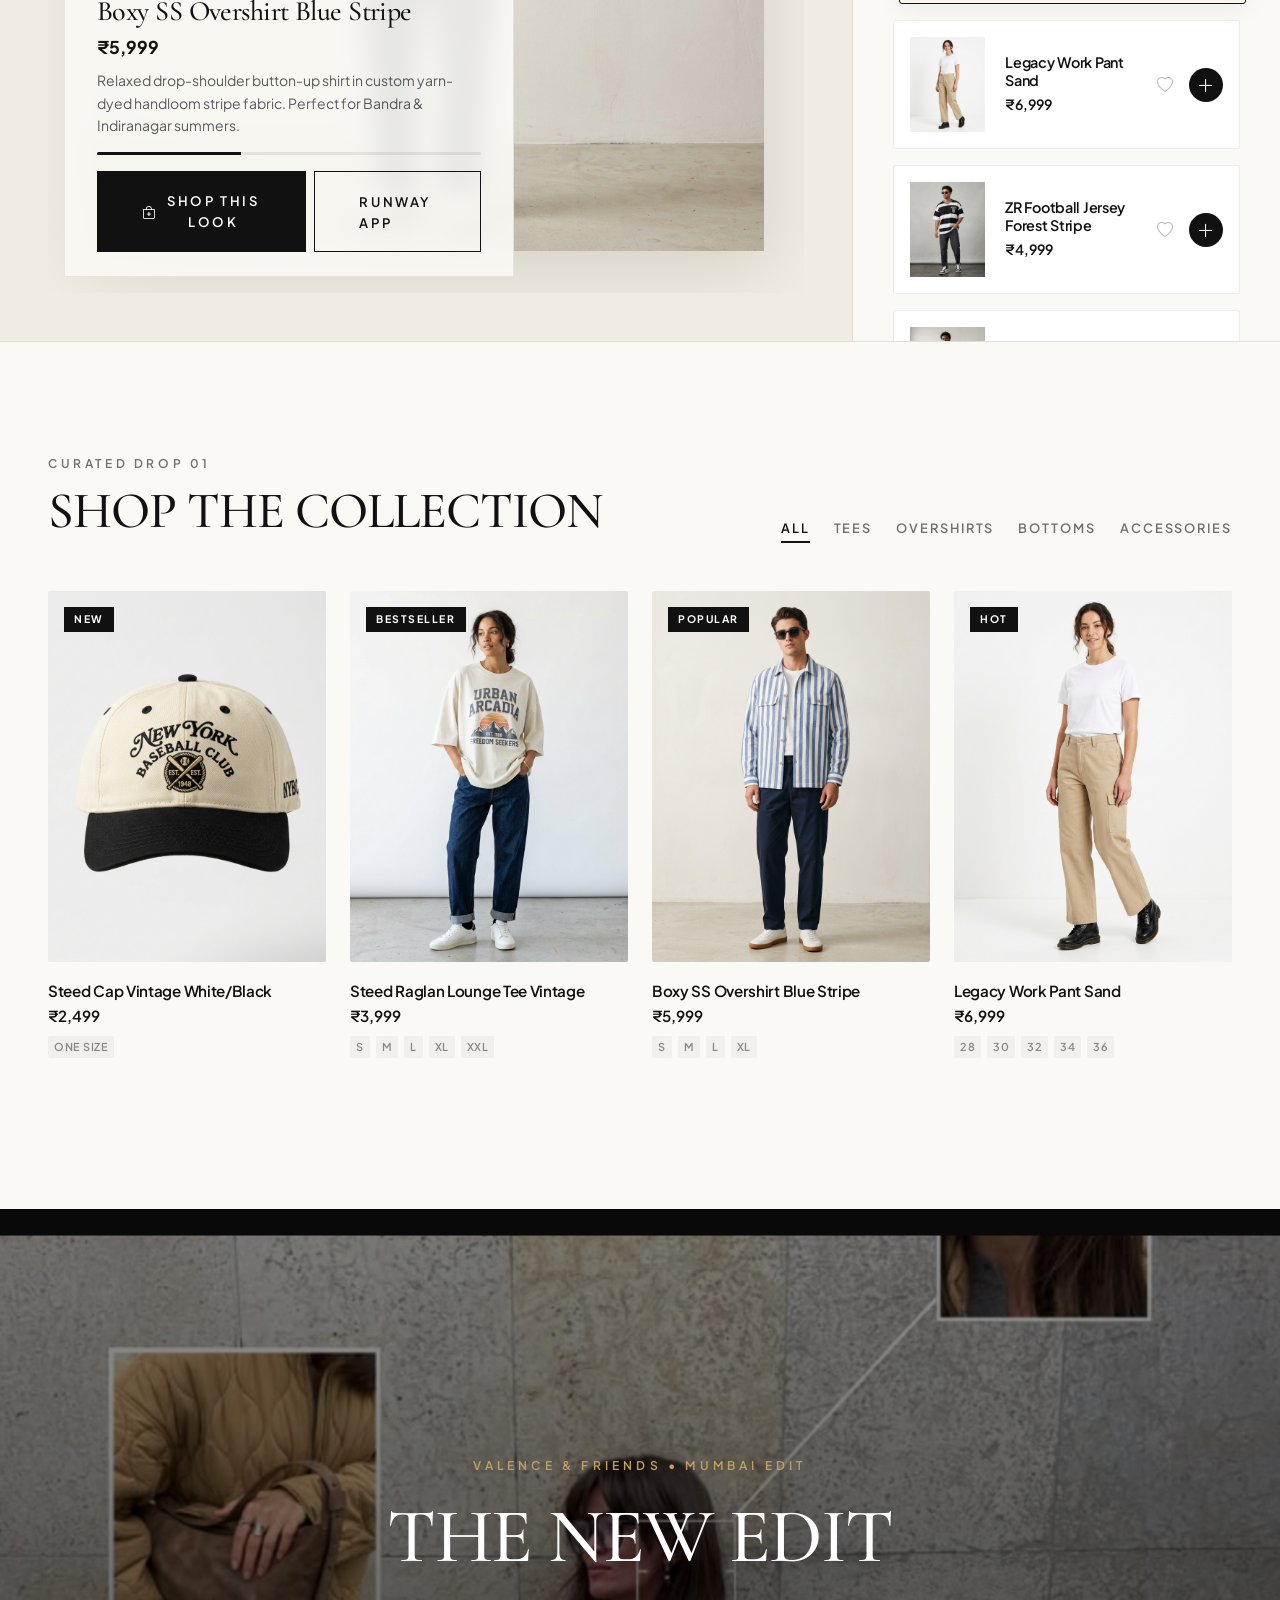
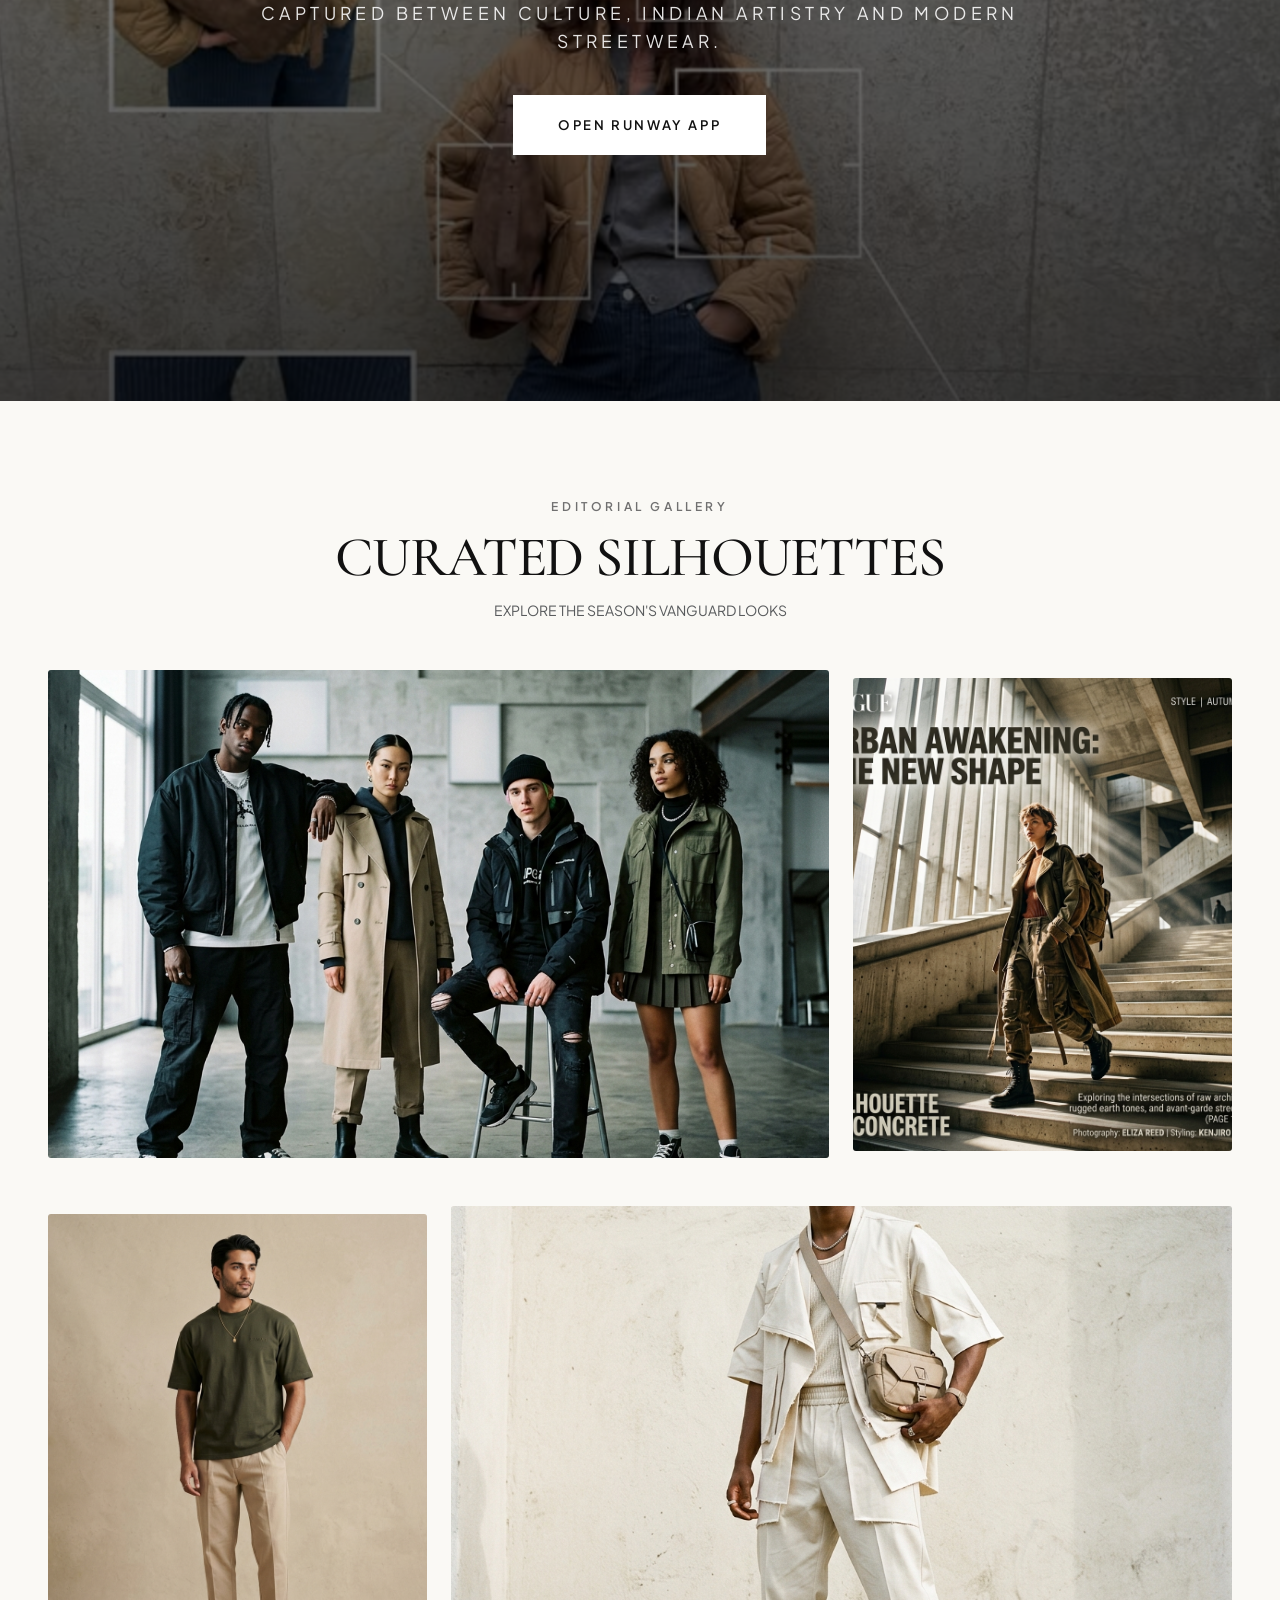
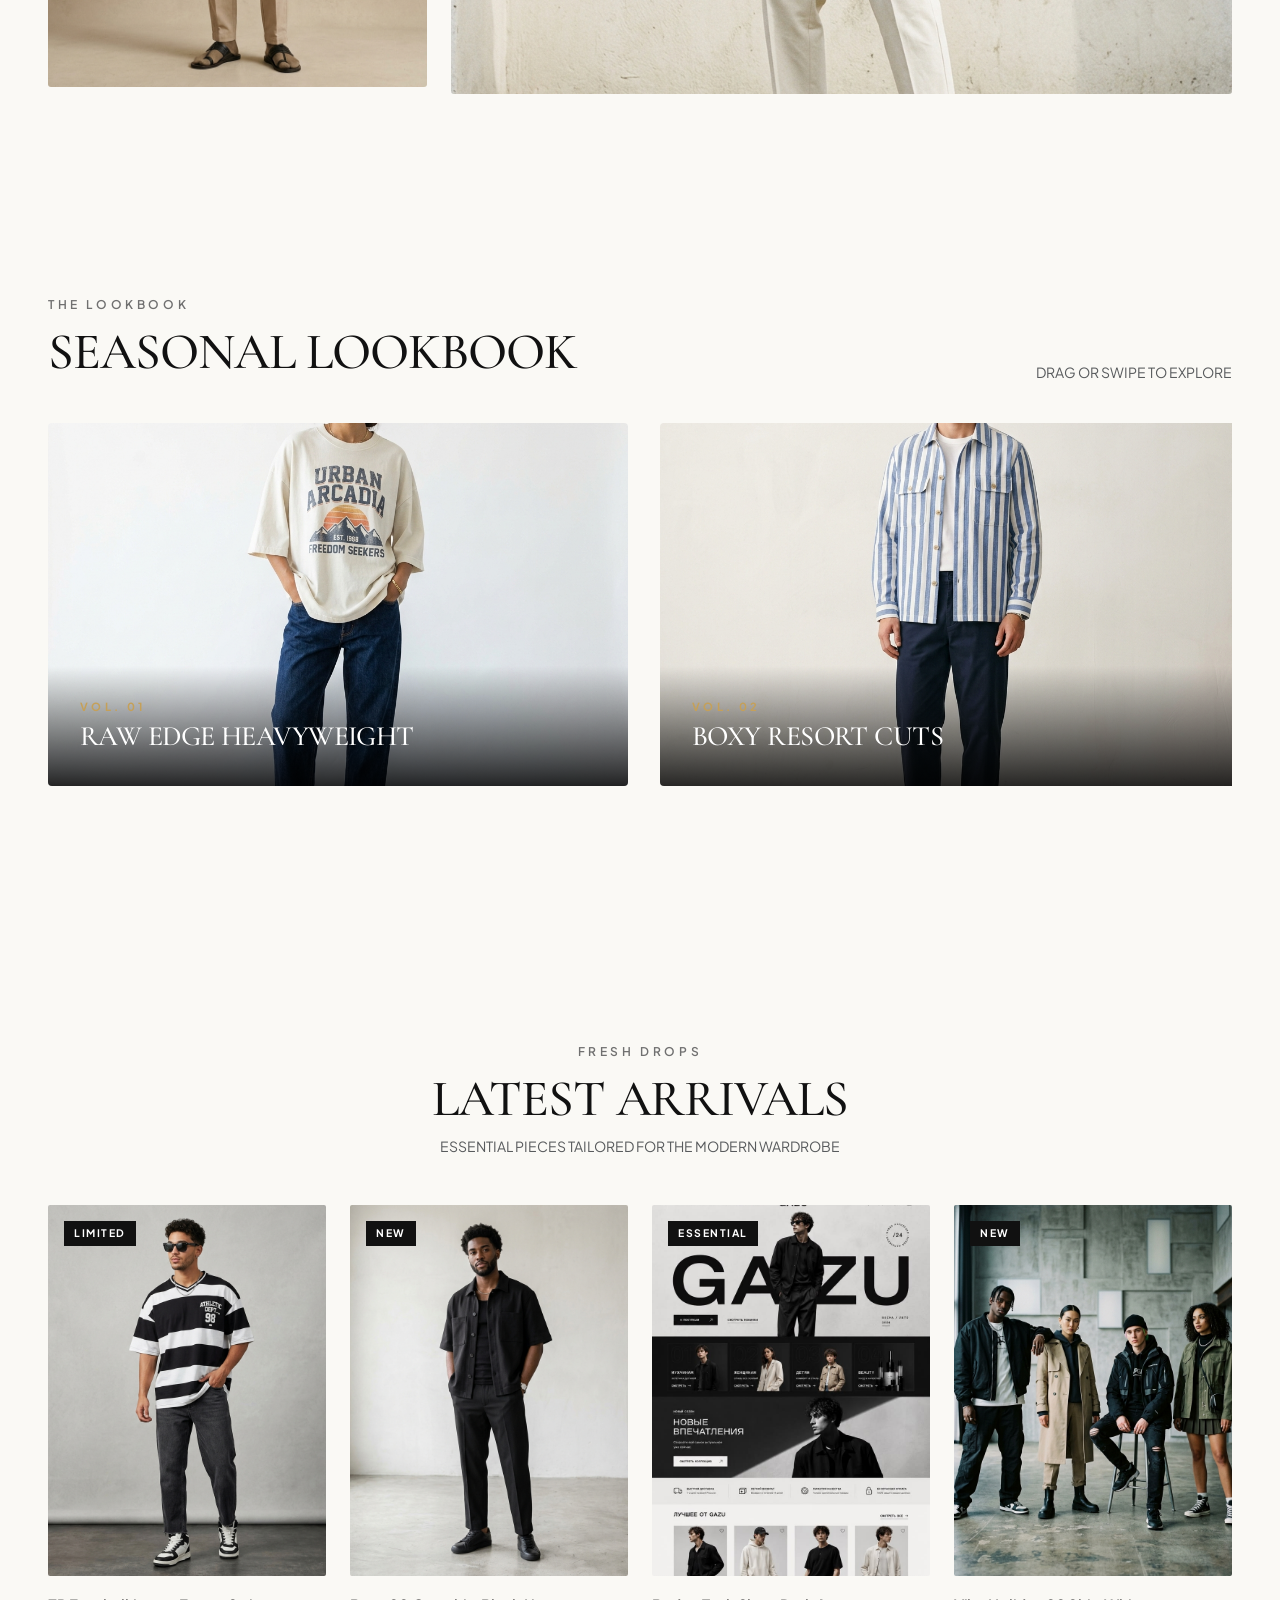
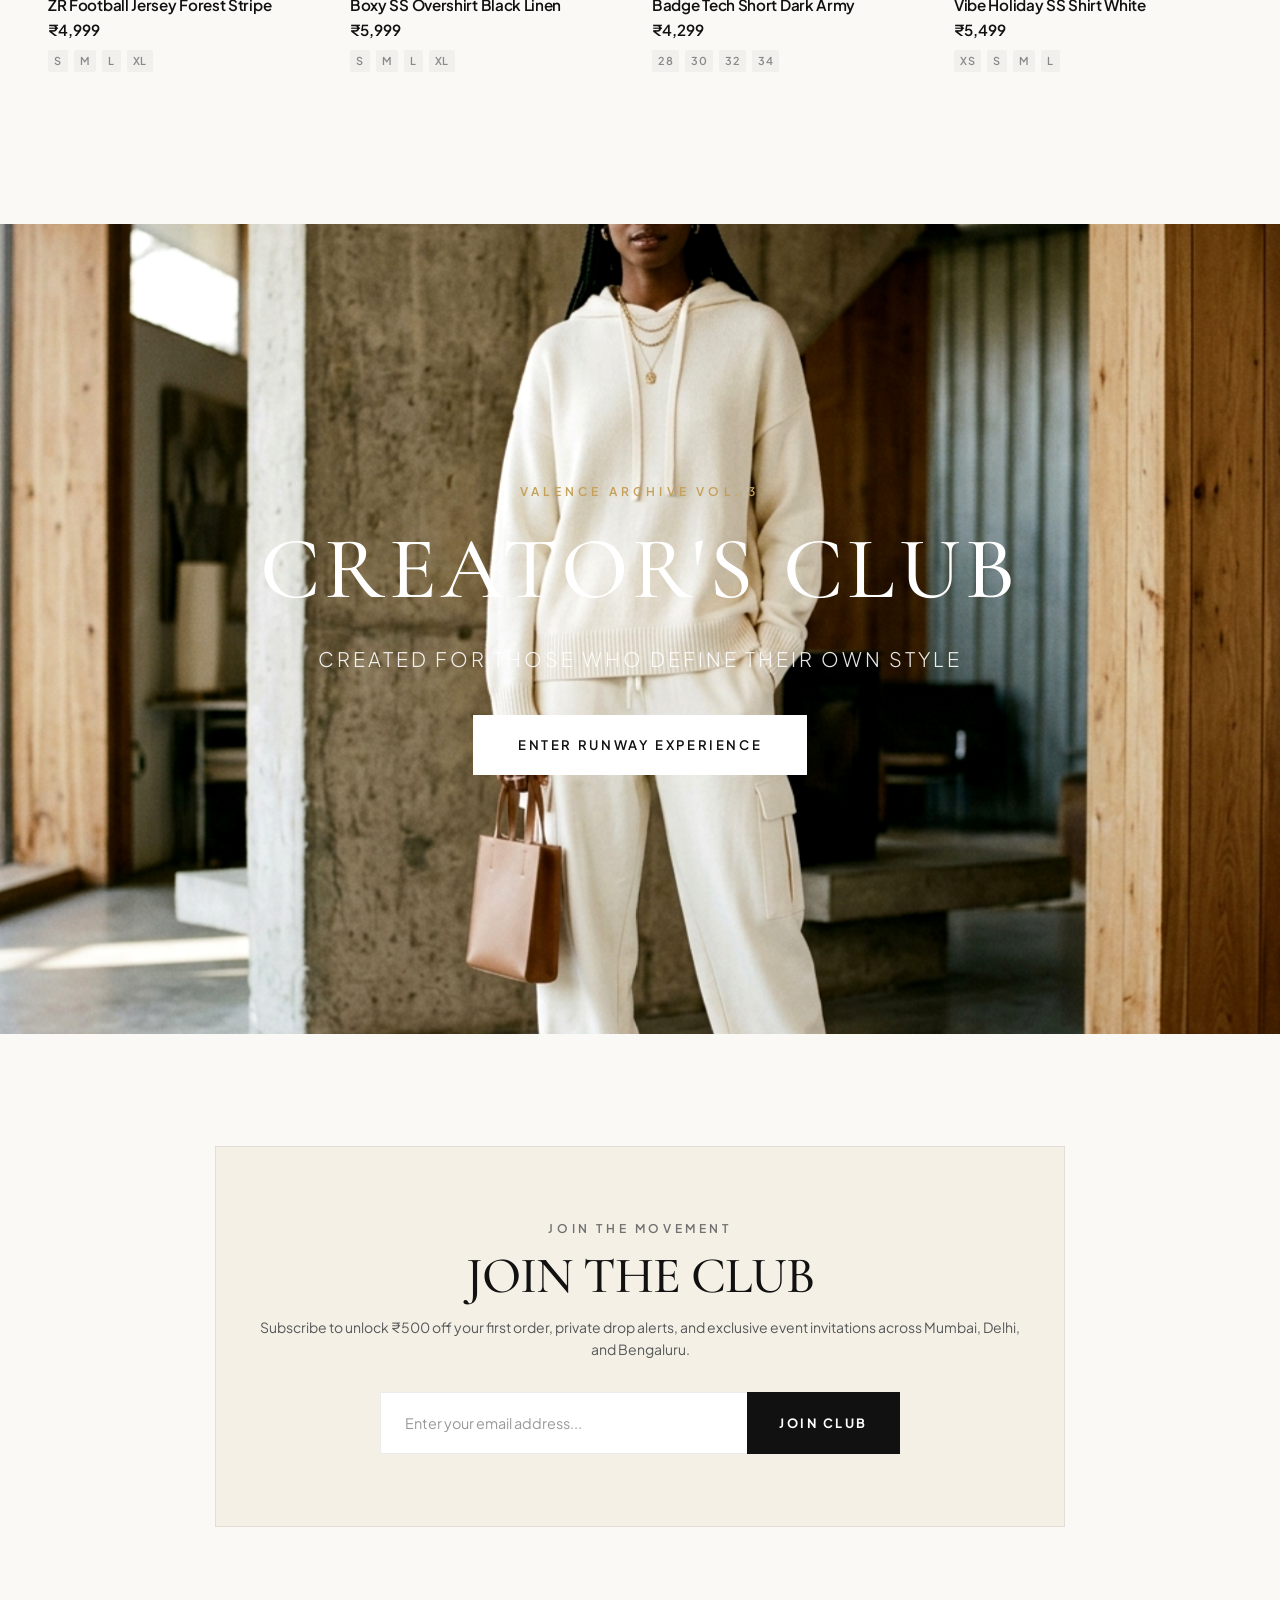
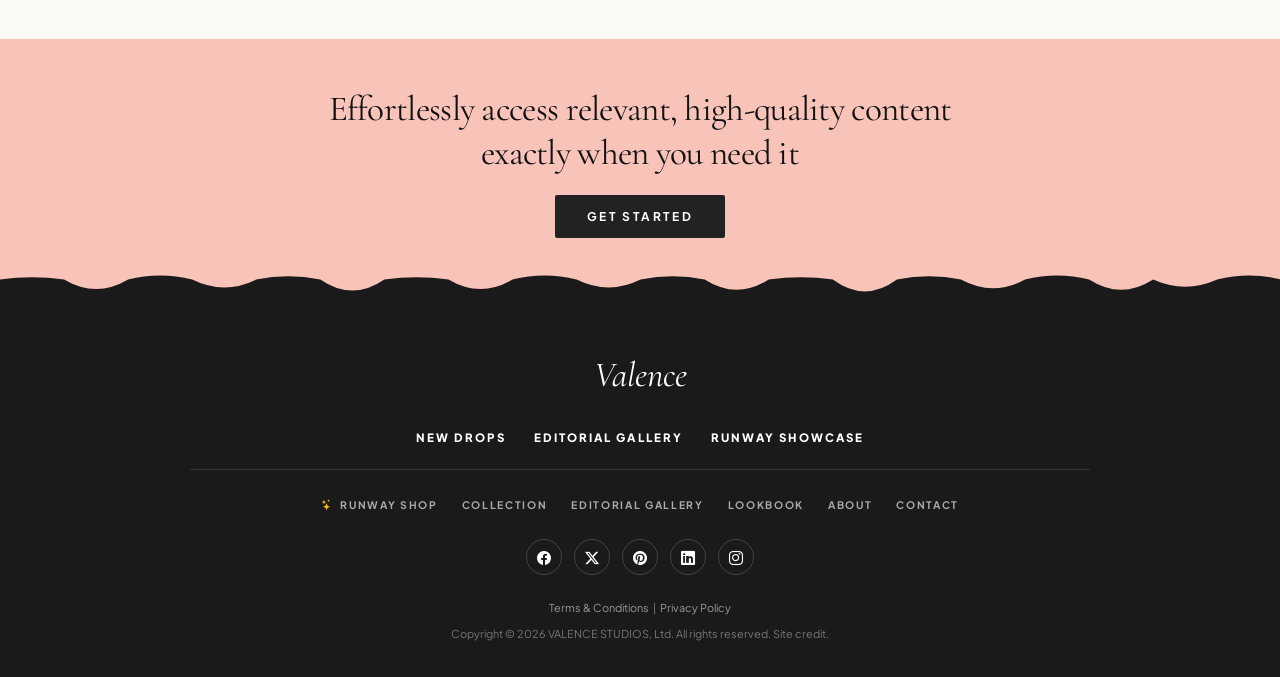
==== commit 6668ae9b: "Added interactive Wishlist Offcanvas, Shopping Bag Drawer, and User Profile & Orders Modal across al" ====
--- a/index.html
+++ b/index.html
@@ -880,6 +880,218 @@
     <span id="toast-message">Item added to your bag</span>
   </div>
 
+  <!-- =========================================================================
+       WISHLIST OFFCANVAS DRAWER
+       ========================================================================= -->
+  <div class="offcanvas offcanvas-end offcanvas-cart" tabindex="-1" id="wishlistOffcanvas">
+    <div class="offcanvas-header border-bottom bg-cream">
+      <div>
+        <span class="text-uppercase extra-small text-gold fw-bold tracking-widest">SAVED ITEMS</span>
+        <h4 class="font-serif fs-5 mb-0 fw-bold">MY WISHLIST (<span id="wishlist-drawer-count">3</span>)</h4>
+      </div>
+      <button type="button" class="btn-close text-reset" data-bs-dismiss="offcanvas" aria-label="Close"></button>
+    </div>
+    
+    <div class="offcanvas-body d-flex flex-column justify-content-between p-4">
+      <div>
+        <div id="wishlist-items-container" class="d-flex flex-column gap-3">
+          <!-- Item 1 -->
+          <div class="d-flex gap-3 p-3 bg-cream border align-items-center position-relative">
+            <img src="images/product-5.jpg" alt="ZR Football Jersey" style="width: 70px; height: 85px; object-fit: cover;">
+            <div class="flex-grow-1">
+              <span class="badge bg-dark text-white extra-small uppercase mb-1">IN STOCK</span>
+              <h6 class="fs-6 font-serif fw-bold mb-1">ZR Football Jersey Forest Stripe</h6>
+              <div class="fw-bold text-dark fs-6 mb-2">₹4,999</div>
+              <button class="btn btn-dark btn-sm rounded-0 extra-small uppercase fw-bold px-3 btn-move-wishlist-cart" data-id="prod-5">MOVE TO BAG</button>
+            </div>
+            <button class="btn btn-link text-muted p-0 position-absolute top-0 end-0 m-2" title="Remove"><i class="bi bi-x-lg"></i></button>
+          </div>
+
+          <!-- Item 2 -->
+          <div class="d-flex gap-3 p-3 bg-cream border align-items-center position-relative">
+            <img src="images/product-2.jpg" alt="Boxy SS Overshirt" style="width: 70px; height: 85px; object-fit: cover;">
+            <div class="flex-grow-1">
+              <span class="badge bg-dark text-white extra-small uppercase mb-1">IN STOCK</span>
+              <h6 class="fs-6 font-serif fw-bold mb-1">Boxy SS Overshirt Blue Stripe</h6>
+              <div class="fw-bold text-dark fs-6 mb-2">₹5,999</div>
+              <button class="btn btn-dark btn-sm rounded-0 extra-small uppercase fw-bold px-3 btn-move-wishlist-cart" data-id="prod-3">MOVE TO BAG</button>
+            </div>
+            <button class="btn btn-link text-muted p-0 position-absolute top-0 end-0 m-2" title="Remove"><i class="bi bi-x-lg"></i></button>
+          </div>
+
+          <!-- Item 3 -->
+          <div class="d-flex gap-3 p-3 bg-cream border align-items-center position-relative">
+            <img src="images/product-3.jpg" alt="Legacy Work Pant" style="width: 70px; height: 85px; object-fit: cover;">
+            <div class="flex-grow-1">
+              <span class="badge bg-dark text-white extra-small uppercase mb-1">IN STOCK</span>
+              <h6 class="fs-6 font-serif fw-bold mb-1">Legacy Work Pant Sand</h6>
+              <div class="fw-bold text-dark fs-6 mb-2">₹6,999</div>
+              <button class="btn btn-dark btn-sm rounded-0 extra-small uppercase fw-bold px-3 btn-move-wishlist-cart" data-id="prod-4">MOVE TO BAG</button>
+            </div>
+            <button class="btn btn-link text-muted p-0 position-absolute top-0 end-0 m-2" title="Remove"><i class="bi bi-x-lg"></i></button>
+          </div>
+        </div>
+      </div>
+
+      <div class="border-top pt-3 mt-4">
+        <button class="btn-editorial btn-editorial-dark w-100 btn-magnetic mb-2" id="btn-move-all-wishlist">MOVE ALL TO BAG</button>
+        <button class="btn-editorial btn-editorial-outline w-100" data-bs-dismiss="offcanvas">CONTINUE SHOPPING</button>
+      </div>
+
+    </div>
+  </div>
+
+  <!-- =========================================================================
+       USER PROFILE & ACCOUNT MODAL
+       ========================================================================= -->
+  <div class="modal fade" id="accountModal" tabindex="-1" aria-hidden="true">
+    <div class="modal-dialog modal-dialog-centered modal-lg">
+      <div class="modal-content bg-cream border-0 rounded-0">
+        <div class="modal-header border-bottom p-4">
+          <ul class="nav nav-tabs border-0 flex-grow-1" id="accountTabs" role="tablist">
+            <li class="nav-item" role="presentation">
+              <button class="nav-link active font-serif fs-5 fw-bold text-dark text-uppercase border-0 bg-transparent ps-0" id="profile-tab" data-bs-toggle="tab" data-bs-target="#profile-tab-pane" type="button" role="tab">USER PROFILE & ORDERS</button>
+            </li>
+            <li class="nav-item" role="presentation">
+              <button class="nav-link font-serif fs-5 fw-bold text-muted text-uppercase border-0 bg-transparent" id="login-tab" data-bs-toggle="tab" data-bs-target="#login-tab-pane" type="button" role="tab">SIGN IN / REGISTER</button>
+            </li>
+          </ul>
+          <button type="button" class="btn-close" data-bs-dismiss="modal" aria-label="Close"></button>
+        </div>
+        <div class="modal-body p-4 p-md-5">
+          <div class="tab-content" id="accountTabContent">
+            
+            <!-- Tab 1: Profile & Order History -->
+            <div class="tab-pane fade show active" id="profile-tab-pane" role="tabpanel" tabindex="0">
+              
+              <!-- Profile Header Card -->
+              <div class="d-flex align-items-center gap-3 p-3 bg-white border mb-4">
+                <div class="bg-dark text-white rounded-circle d-flex align-items-center justify-content-center fw-bold fs-4" style="width: 54px; height: 54px;">
+                  AK
+                </div>
+                <div class="flex-grow-1">
+                  <div class="d-flex align-items-center gap-2 mb-1">
+                    <h5 class="font-serif fs-5 fw-bold mb-0">Akila Krishnasamy</h5>
+                    <span class="badge bg-gold text-dark extra-small fw-bold uppercase"><i class="bi bi-star-fill me-1"></i> VALENCE VIP</span>
+                  </div>
+                  <div class="small text-muted">akila.krishnasamy@gmail.com &nbsp;|&nbsp; +91 98765 43210</div>
+                </div>
+                <button class="btn btn-outline-dark btn-sm rounded-0 extra-small uppercase">EDIT PROFILE</button>
+              </div>
+
+              <!-- Order History Section -->
+              <h6 class="extra-small fw-bold text-uppercase tracking-wider text-muted mb-3">RECENT ORDERS & SHIPMENTS</h6>
+              
+              <div class="d-flex flex-column gap-3 mb-4">
+                
+                <!-- Order 1 -->
+                <div class="p-3 bg-white border">
+                  <div class="d-flex justify-content-between align-items-center border-bottom pb-2 mb-3">
+                    <div>
+                      <span class="fw-bold text-dark me-2">ORDER #VAL-9842</span>
+                      <span class="small text-muted">Placed on Sept 02, 2026</span>
+                    </div>
+                    <span class="badge bg-success text-white extra-small uppercase"><i class="bi bi-truck me-1"></i> DELIVERED</span>
+                  </div>
+                  
+                  <div class="d-flex gap-3 align-items-center mb-3">
+                    <img src="images/product-5.jpg" alt="Order product" style="width: 55px; height: 70px; object-fit: cover;">
+                    <div class="flex-grow-1">
+                      <div class="fw-bold text-dark fs-6">ZR Football Jersey Forest Stripe</div>
+                      <div class="small text-muted">Size: M &nbsp;|&nbsp; Qty: 1 &nbsp;|&nbsp; Price: ₹4,999</div>
+                    </div>
+                    <div class="text-end">
+                      <div class="fw-bold fs-6">₹4,999</div>
+                      <a href="#" class="extra-small text-decoration-underline text-dark">INVOICE (PDF)</a>
+                    </div>
+                  </div>
+                </div>
+
+                <!-- Order 2 -->
+                <div class="p-3 bg-white border">
+                  <div class="d-flex justify-content-between align-items-center border-bottom pb-2 mb-3">
+                    <div>
+                      <span class="fw-bold text-dark me-2">ORDER #VAL-8710</span>
+                      <span class="small text-muted">Placed on Aug 18, 2026</span>
+                    </div>
+                    <span class="badge bg-dark text-white extra-small uppercase"><i class="bi bi-check-circle me-1"></i> COMPLETED</span>
+                  </div>
+                  
+                  <div class="d-flex gap-3 align-items-center">
+                    <img src="images/product-3.jpg" alt="Order product" style="width: 55px; height: 70px; object-fit: cover;">
+                    <div class="flex-grow-1">
+                      <div class="fw-bold text-dark fs-6">Legacy Work Pant Sand</div>
+                      <div class="small text-muted">Size: 32 &nbsp;|&nbsp; Qty: 1 &nbsp;|&nbsp; Price: ₹6,999</div>
+                    </div>
+                    <div class="text-end">
+                      <div class="fw-bold fs-6">₹6,999</div>
+                      <a href="#" class="extra-small text-decoration-underline text-dark">INVOICE (PDF)</a>
+                    </div>
+                  </div>
+                </div>
+
+              </div>
+
+              <!-- Saved Addresses & Preferences Grid -->
+              <div class="row g-3">
+                <div class="col-md-6">
+                  <div class="p-3 bg-white border h-100">
+                    <div class="d-flex justify-content-between align-items-center mb-2">
+                      <span class="extra-small fw-bold text-uppercase text-muted">SAVED SHIPPING ADDRESS</span>
+                      <i class="bi bi-geo-alt text-dark"></i>
+                    </div>
+                    <div class="fw-bold text-dark small mb-1">Akila Krishnasamy</div>
+                    <div class="small text-muted">
+                      104 Sunset Boulevard, Turner Road,<br>
+                      Bandra West, Mumbai, Maharashtra - 400050<br>
+                      Phone: +91 98765 43210
+                    </div>
+                  </div>
+                </div>
+                <div class="col-md-6">
+                  <div class="p-3 bg-white border h-100">
+                    <div class="d-flex justify-content-between align-items-center mb-2">
+                      <span class="extra-small fw-bold text-uppercase text-muted">FIT PREFERENCES</span>
+                      <i class="bi bi-rulers text-dark"></i>
+                    </div>
+                    <div class="small mb-1"><strong class="text-dark">Top Size:</strong> Medium (M)</div>
+                    <div class="small mb-1"><strong class="text-dark">Waist:</strong> 32 Inches</div>
+                    <div class="small"><strong class="text-dark">Style Preferred:</strong> Boxy Oversized</div>
+                  </div>
+                </div>
+              </div>
+
+            </div>
+
+            <!-- Tab 2: Login / Register Form -->
+            <div class="tab-pane fade" id="login-tab-pane" role="tabpanel" tabindex="0">
+              <form id="account-login-form">
+                <div class="mb-3">
+                  <label class="form-label extra-small fw-bold uppercase tracking-wider">EMAIL ADDRESS *</label>
+                  <input type="email" class="form-control rounded-0" placeholder="Enter your email address..." required>
+                </div>
+                <div class="mb-3">
+                  <label class="form-label extra-small fw-bold uppercase tracking-wider">PASSWORD *</label>
+                  <input type="password" class="form-control rounded-0" placeholder="••••••••••••" required>
+                </div>
+                <div class="d-flex justify-content-between align-items-center mb-4">
+                  <div class="form-check">
+                    <input class="form-check-input rounded-0" type="checkbox" id="rememberMe" checked>
+                    <label class="form-check-label extra-small text-muted" for="rememberMe">Remember me</label>
+                  </div>
+                  <a href="#" class="extra-small text-dark text-decoration-underline">Forgot password?</a>
+                </div>
+                <button type="submit" class="btn-editorial btn-editorial-dark w-100 mb-3">SIGN IN TO VALENCE</button>
+                <div class="text-center small text-muted">Don't have an account? <a href="#" class="text-dark fw-bold text-decoration-underline">Register now for VIP perks</a></div>
+              </form>
+            </div>
+
+          </div>
+        </div>
+      </div>
+    </div>
+  </div>
+
   <!-- Bootstrap 5.3.3 JS Bundle -->
   <script src="https://cdn.jsdelivr.net/npm/bootstrap@5.3.3/dist/js/bootstrap.bundle.min.js"></script>
   <!-- Custom Script Engine -->
--- a/css/style.css
+++ b/css/style.css
@@ -247,63 +247,59 @@
 /* --------------------------------------------------------------------------
    5. NAVBAR & ANNOUNCEMENT BAR
    -------------------------------------------------------------------------- */
-.top-announcement-bar {
-  background-color: var(--bg-dark);
-  color: var(--text-light);
+.top-announcement-bar,
+.marquee-wrapper {
+  background-color: #111111;
+  color: #FAF9F5;
   font-size: 0.72rem;
   font-weight: 500;
   letter-spacing: 0.15em;
   text-transform: uppercase;
-  padding: 8px 0;
-  position: relative;
-  z-index: 1001;
+  position: relative;
+  z-index: 1050;
 }
 
 .navbar-editorial {
-  position: fixed;
-  top: 31px;
+  position: sticky;
+  top: 0;
   left: 0;
   width: 100%;
-  height: var(--nav-height);
-  z-index: 1000;
-  padding: 0.25rem 1.5rem;
-  transition: background-color 0.4s var(--ease-out-expo),
-              top 0.4s var(--ease-out-expo),
-              box-shadow 0.4s ease,
-              backdrop-filter 0.4s ease;
-}
-
-.navbar-editorial.scrolled {
-  top: 0;
-  background-color: rgba(250, 249, 245, 0.92);
-  backdrop-filter: blur(20px);
-  -webkit-backdrop-filter: blur(20px);
-  border-bottom: 1px solid var(--border-light);
+  min-height: 52px;
+  background-color: rgba(250, 249, 245, 0.96);
+  backdrop-filter: blur(15px);
+  -webkit-backdrop-filter: blur(15px);
+  border-bottom: 1px solid rgba(17, 17, 17, 0.08);
   box-shadow: 0 4px 20px rgba(0, 0, 0, 0.04);
+  z-index: 1040;
+  padding: 0.35rem 1.5rem;
+  transition: all 0.3s ease;
 }
 
 .navbar-editorial .navbar-brand {
   font-size: 1.4rem !important;
-  font-weight: 600;
+  font-weight: 700;
   letter-spacing: 0.18em;
   text-transform: uppercase;
-  color: #FFFFFF;
-  transition: color 0.4s ease;
-}
-
-.navbar-editorial.scrolled .navbar-brand {
-  color: var(--text-dark);
-}
-
+  color: #111111 !important;
+  transition: color 0.3s ease;
+}
+
+.navbar-editorial .nav-link,
 .nav-link-editorial {
-  font-size: 0.75rem;
-  font-weight: 600;
-  letter-spacing: 0.15em;
-  text-transform: uppercase;
-  color: #FFFFFF;
+  font-size: 0.76rem;
+  font-weight: 700;
+  letter-spacing: 0.14em;
+  text-transform: uppercase;
+  color: #111111 !important;
   padding: 0.35rem 0.75rem !important;
   position: relative;
   transition: color 0.3s ease;
+}
+
+.navbar-editorial .nav-link:hover,
+.nav-link-editorial:hover,
+.navbar-editorial .nav-link.active {
+  color: var(--accent-gold) !important;
 }
 
 .navbar-editorial.scrolled .nav-link-editorial {
@@ -1846,7 +1842,7 @@
 .pink-cta-banner {
   background-color: #F8C3B9;
   color: #111111;
-  padding: 5rem 1.5rem 3.5rem 1.5rem;
+  padding: 3rem 1.5rem 2rem 1.5rem;
   text-align: center;
   position: relative;
   overflow: hidden;
@@ -1854,11 +1850,11 @@
 
 .pink-cta-title {
   font-family: 'Cormorant Garamond', Georgia, serif;
-  font-size: 2.75rem;
+  font-size: 2.2rem;
   font-weight: 400;
   color: #111111;
-  max-width: 800px;
-  margin: 0 auto 1.75rem auto;
+  max-width: 700px;
+  margin: 0 auto 1.25rem auto;
   line-height: 1.25;
 }
 
@@ -1866,10 +1862,10 @@
   background-color: #222222;
   color: #FFFFFF;
   font-weight: 700;
-  font-size: 0.78rem;
+  font-size: 0.75rem;
   letter-spacing: 0.2em;
   text-transform: uppercase;
-  padding: 1rem 2.5rem;
+  padding: 0.75rem 2rem;
   border: none;
   border-radius: 2px;
   transition: all 0.3s ease;
@@ -1897,13 +1893,13 @@
   position: relative;
   display: block;
   width: calc(100% + 1.3px);
-  height: 55px;
+  height: 38px;
 }
 
 .flaunter-dark-footer {
   background-color: #1A1A1A !important;
   color: #CCCCCC !important;
-  padding: 4.5rem 1.5rem 3rem 1.5rem !important;
+  padding: 2.5rem 1.5rem 2rem 1.5rem !important;
   text-align: center !important;
   border-top: none !important;
   position: relative;
@@ -1912,10 +1908,10 @@
 
 .flaunter-brand-logo {
   font-family: 'Cormorant Garamond', Georgia, serif;
-  font-size: 2.8rem;
+  font-size: 2.2rem;
   font-style: italic;
   color: #FFFFFF !important;
-  margin-bottom: 2rem;
+  margin-bottom: 1.25rem;
   display: inline-block;
   text-decoration: none !important;
 }
@@ -1923,10 +1919,10 @@
 .flaunter-primary-nav {
   display: flex;
   justify-content: center;
-  gap: 2.5rem;
+  gap: 1.75rem;
   list-style: none;
   padding: 0;
-  margin-bottom: 2rem;
+  margin-bottom: 1.25rem;
 }
 
 .flaunter-primary-nav li {
@@ -1935,9 +1931,9 @@
 
 .flaunter-primary-nav a {
   color: #FFFFFF !important;
-  font-size: 0.75rem;
+  font-size: 0.72rem;
   font-weight: 800;
-  letter-spacing: 0.2em;
+  letter-spacing: 0.18em;
   text-transform: uppercase;
   text-decoration: none !important;
   transition: color 0.2s ease;
@@ -1949,20 +1945,20 @@
 
 .flaunter-divider {
   width: 100%;
-  max-width: 1000px;
+  max-width: 900px;
   height: 1px;
   background-color: #333333;
-  margin: 0 auto 2rem auto;
+  margin: 0 auto 1.25rem auto;
 }
 
 .flaunter-sub-nav {
   display: flex;
   justify-content: center;
-  gap: 2rem;
+  gap: 1.5rem;
   flex-wrap: wrap;
   list-style: none;
   padding: 0;
-  margin-bottom: 2.5rem;
+  margin-bottom: 1.5rem;
 }
 
 .flaunter-sub-nav li {
@@ -1971,9 +1967,9 @@
 
 .flaunter-sub-nav a {
   color: #AAAAAA !important;
-  font-size: 0.68rem;
+  font-size: 0.65rem;
   font-weight: 700;
-  letter-spacing: 0.18em;
+  letter-spacing: 0.16em;
   text-transform: uppercase;
   text-decoration: none !important;
   transition: color 0.2s ease;
@@ -1986,20 +1982,20 @@
 .flaunter-social-row {
   display: flex;
   justify-content: center;
-  gap: 1rem;
-  margin-bottom: 2.5rem;
+  gap: 0.75rem;
+  margin-bottom: 1.5rem;
 }
 
 .flaunter-social-btn {
-  width: 42px;
-  height: 42px;
+  width: 36px;
+  height: 36px;
   border: 1px solid #444444;
   border-radius: 50%;
   color: #FFFFFF !important;
   display: flex;
   align-items: center;
   justify-content: center;
-  font-size: 1rem;
+  font-size: 0.88rem;
   text-decoration: none !important;
   transition: all 0.3s ease;
 }
@@ -2007,13 +2003,13 @@
 .flaunter-social-btn:hover {
   border-color: #F8C3B9;
   color: #F8C3B9 !important;
-  transform: translateY(-3px);
+  transform: translateY(-2px);
 }
 
 .flaunter-copy-text {
-  font-size: 0.72rem;
+  font-size: 0.68rem;
   color: #777777 !important;
-  margin-bottom: 0.25rem;
+  margin-bottom: 0.2rem;
 }
 
 .flaunter-copy-text a {
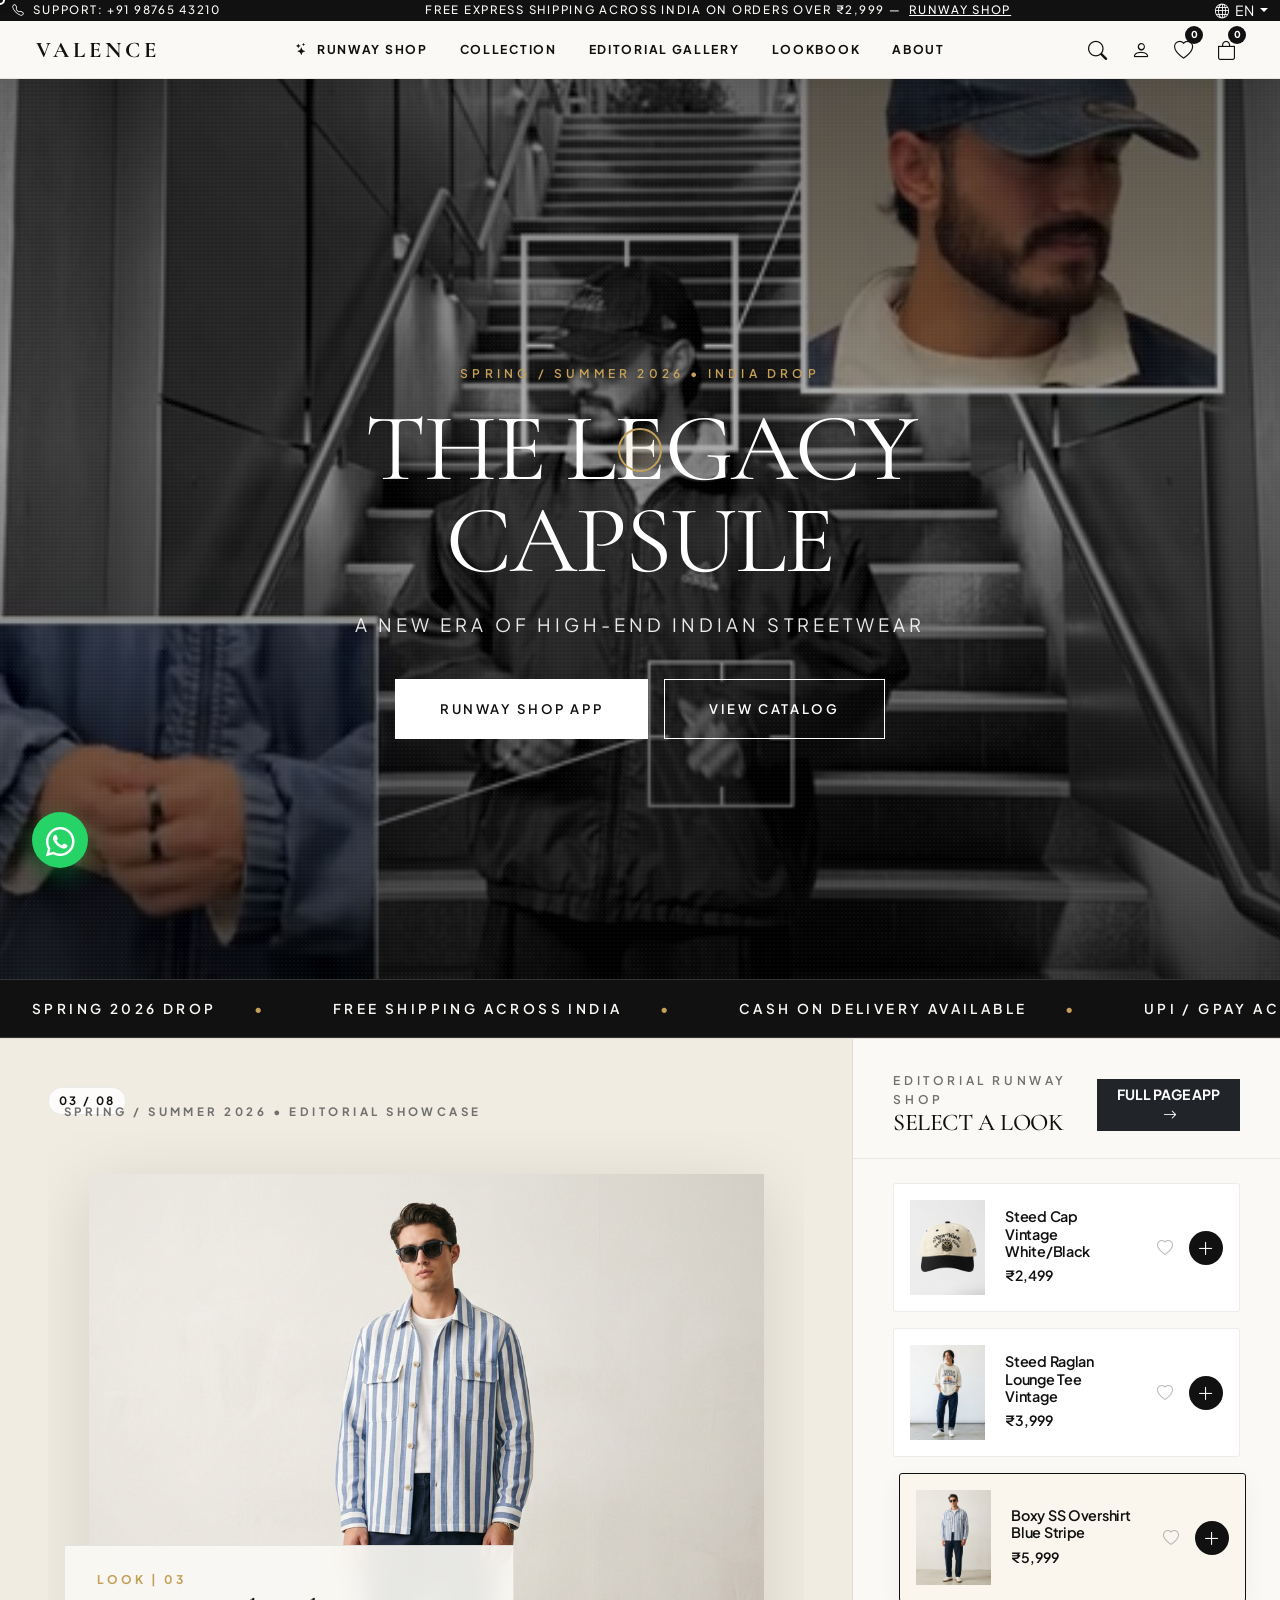
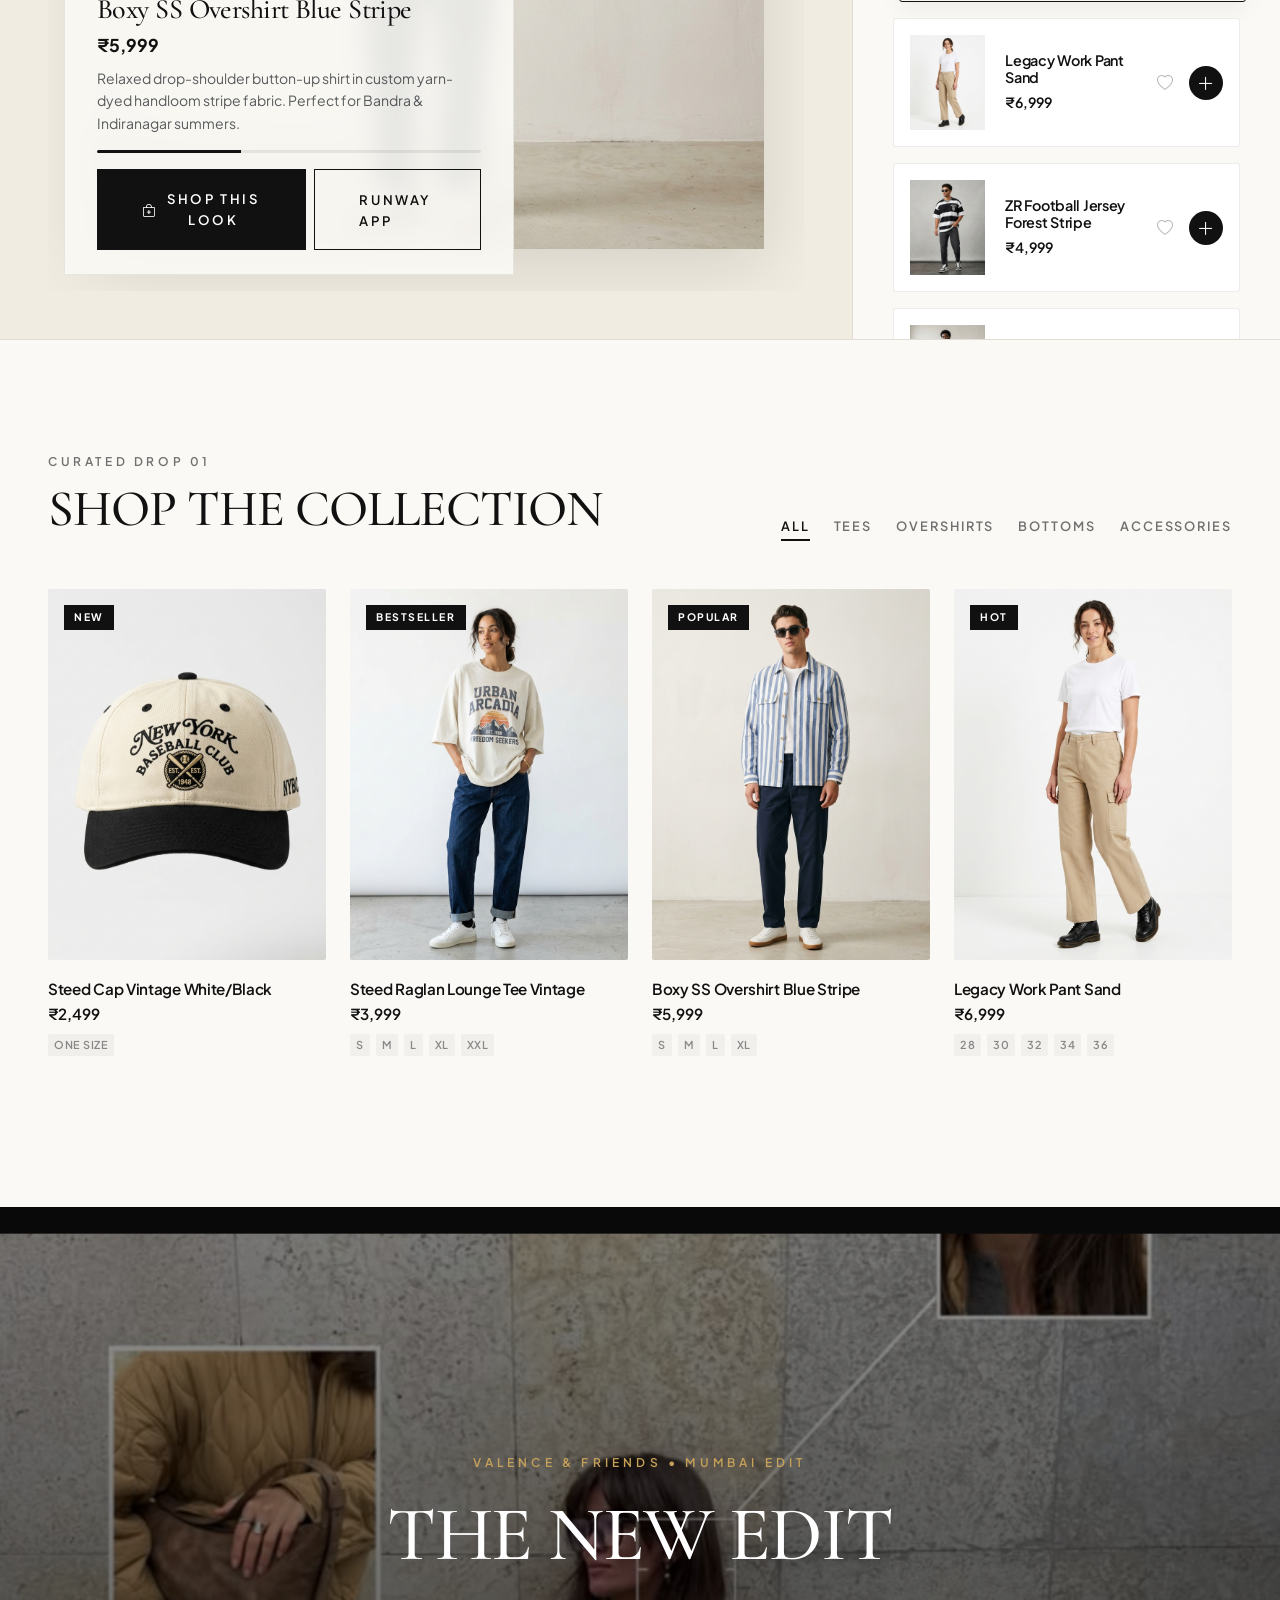
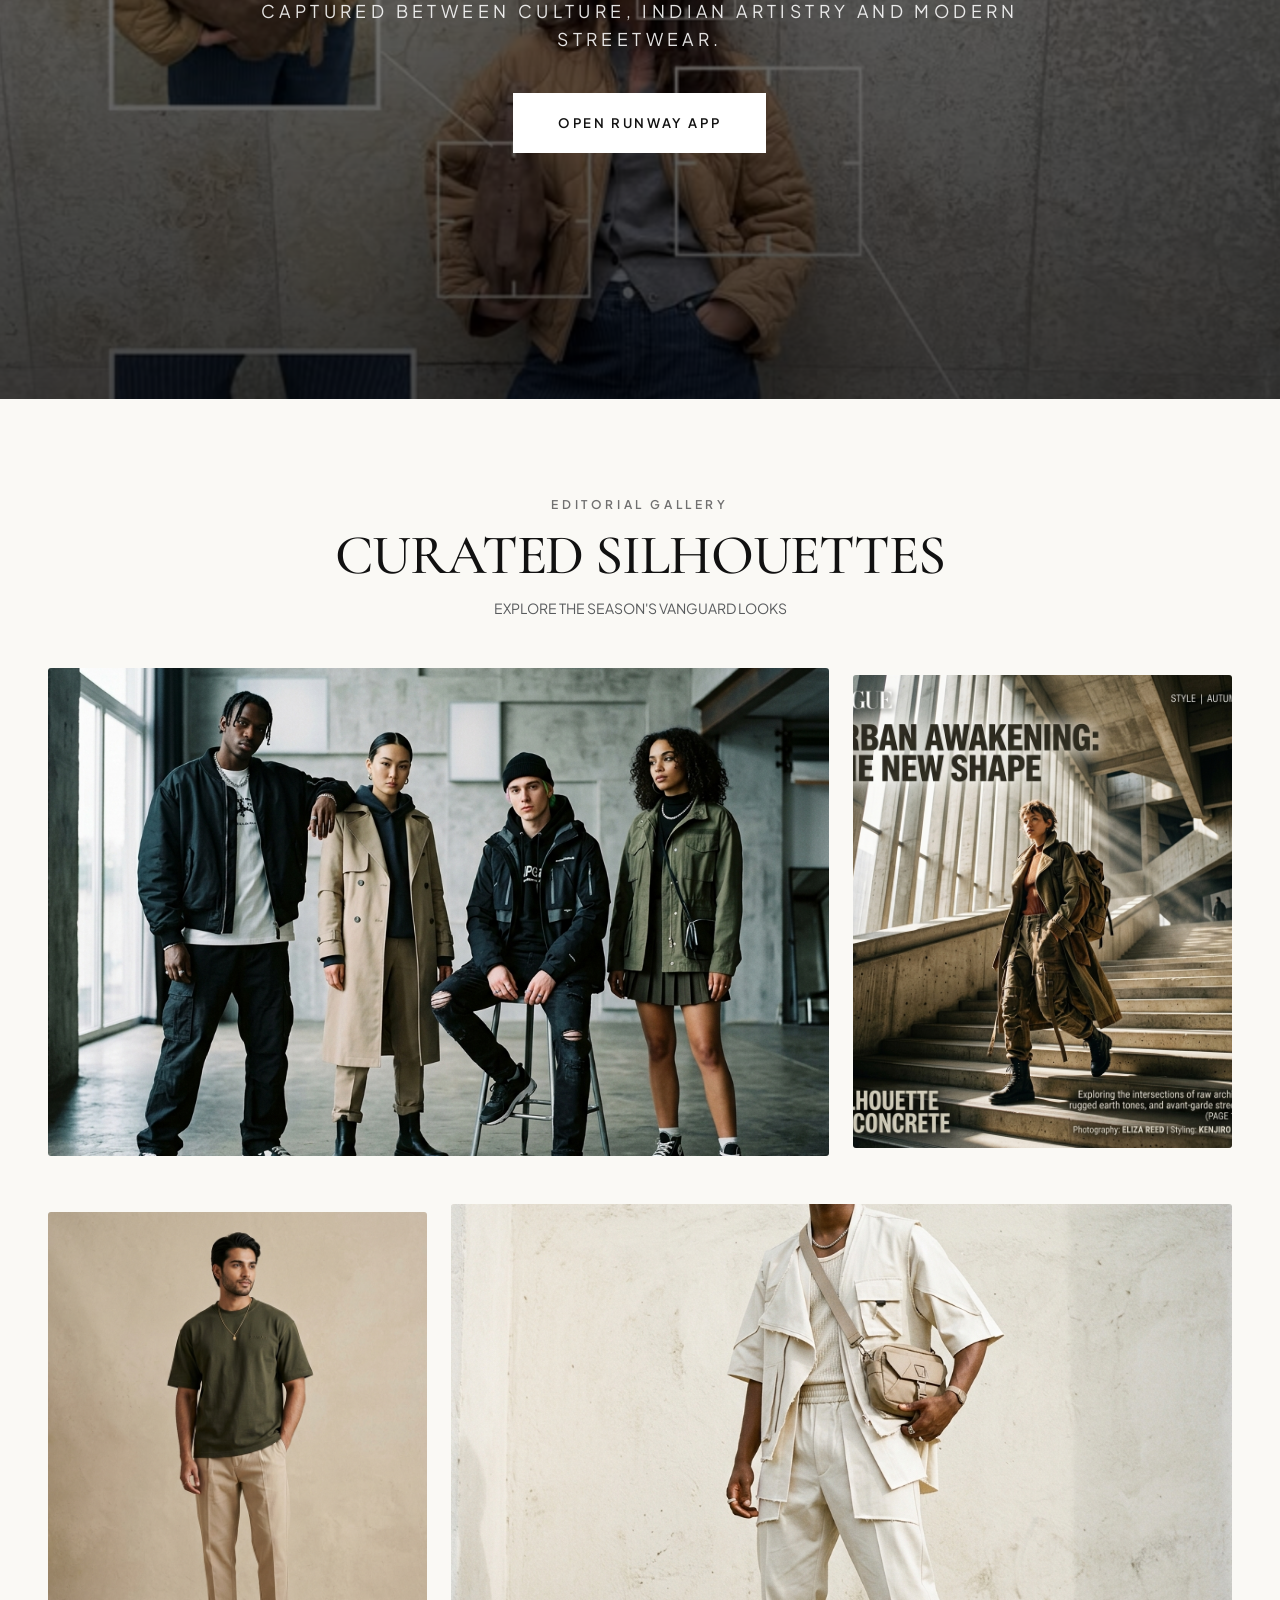
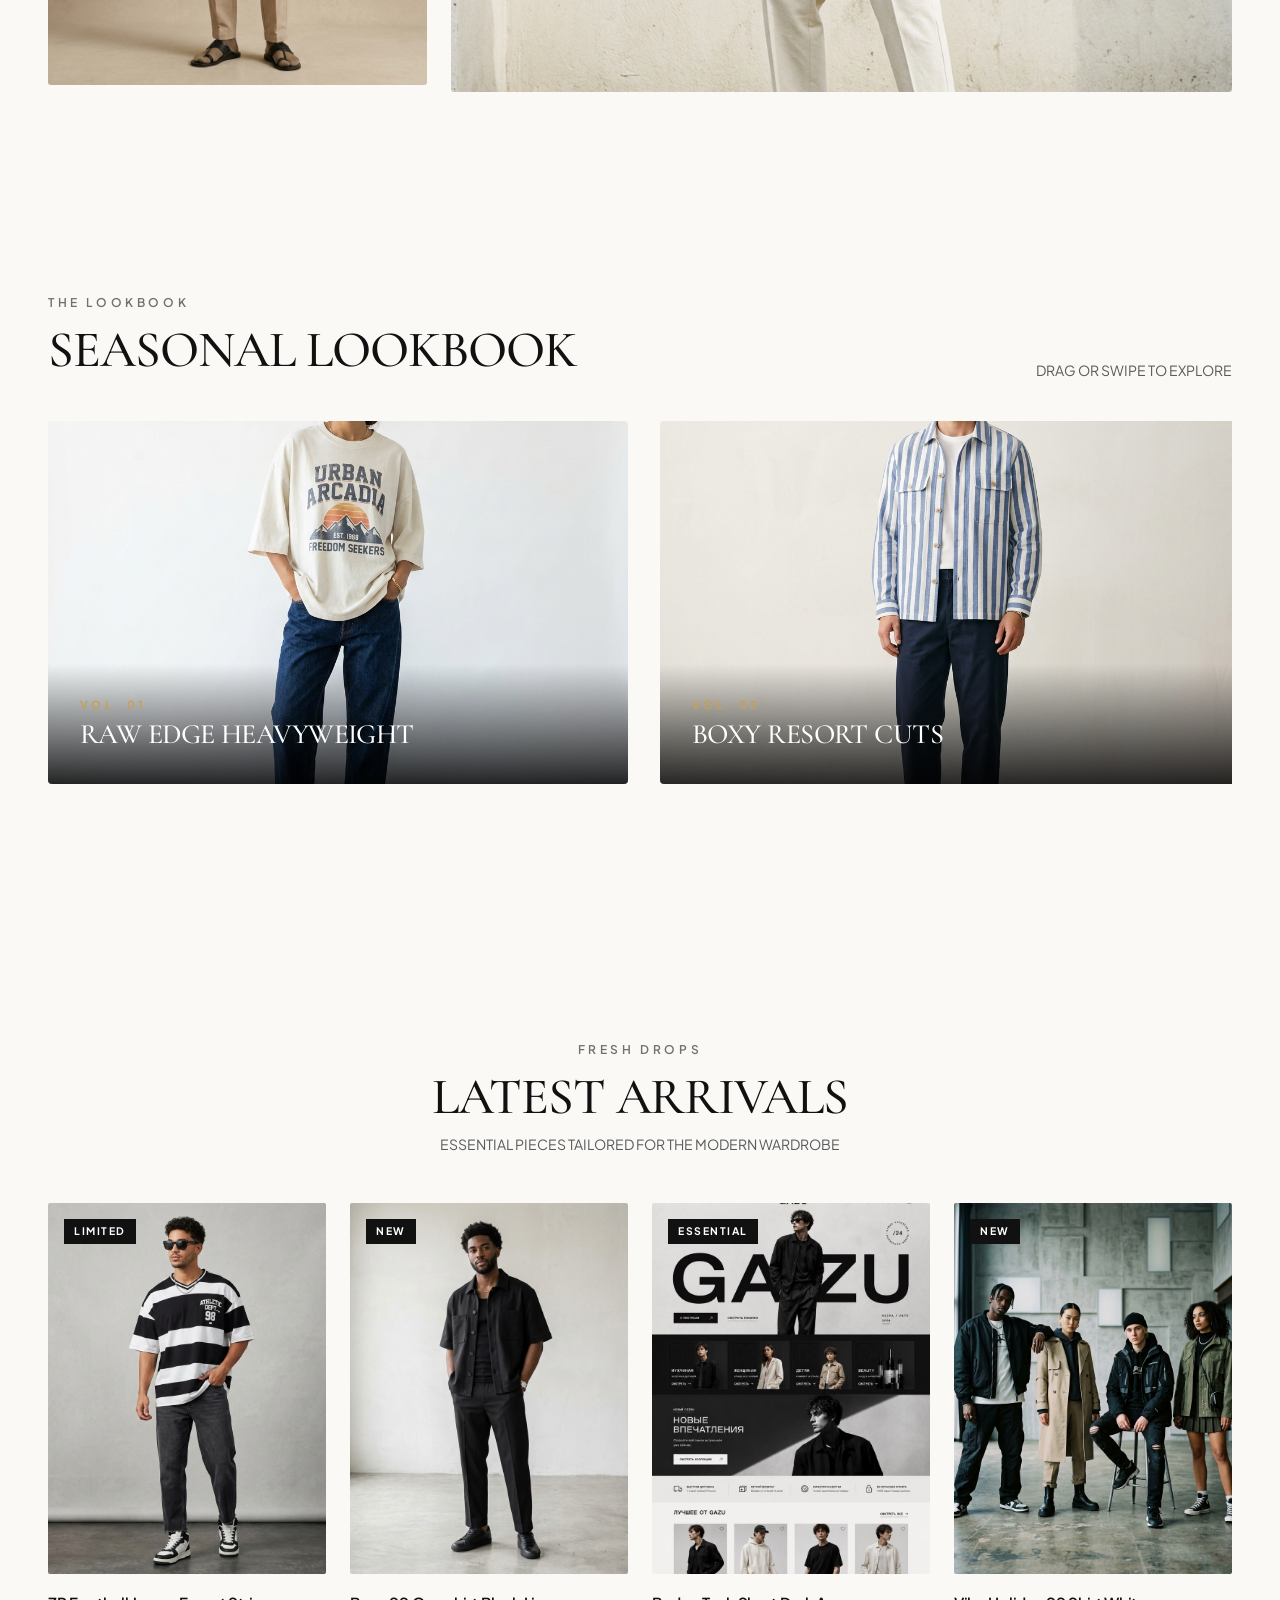
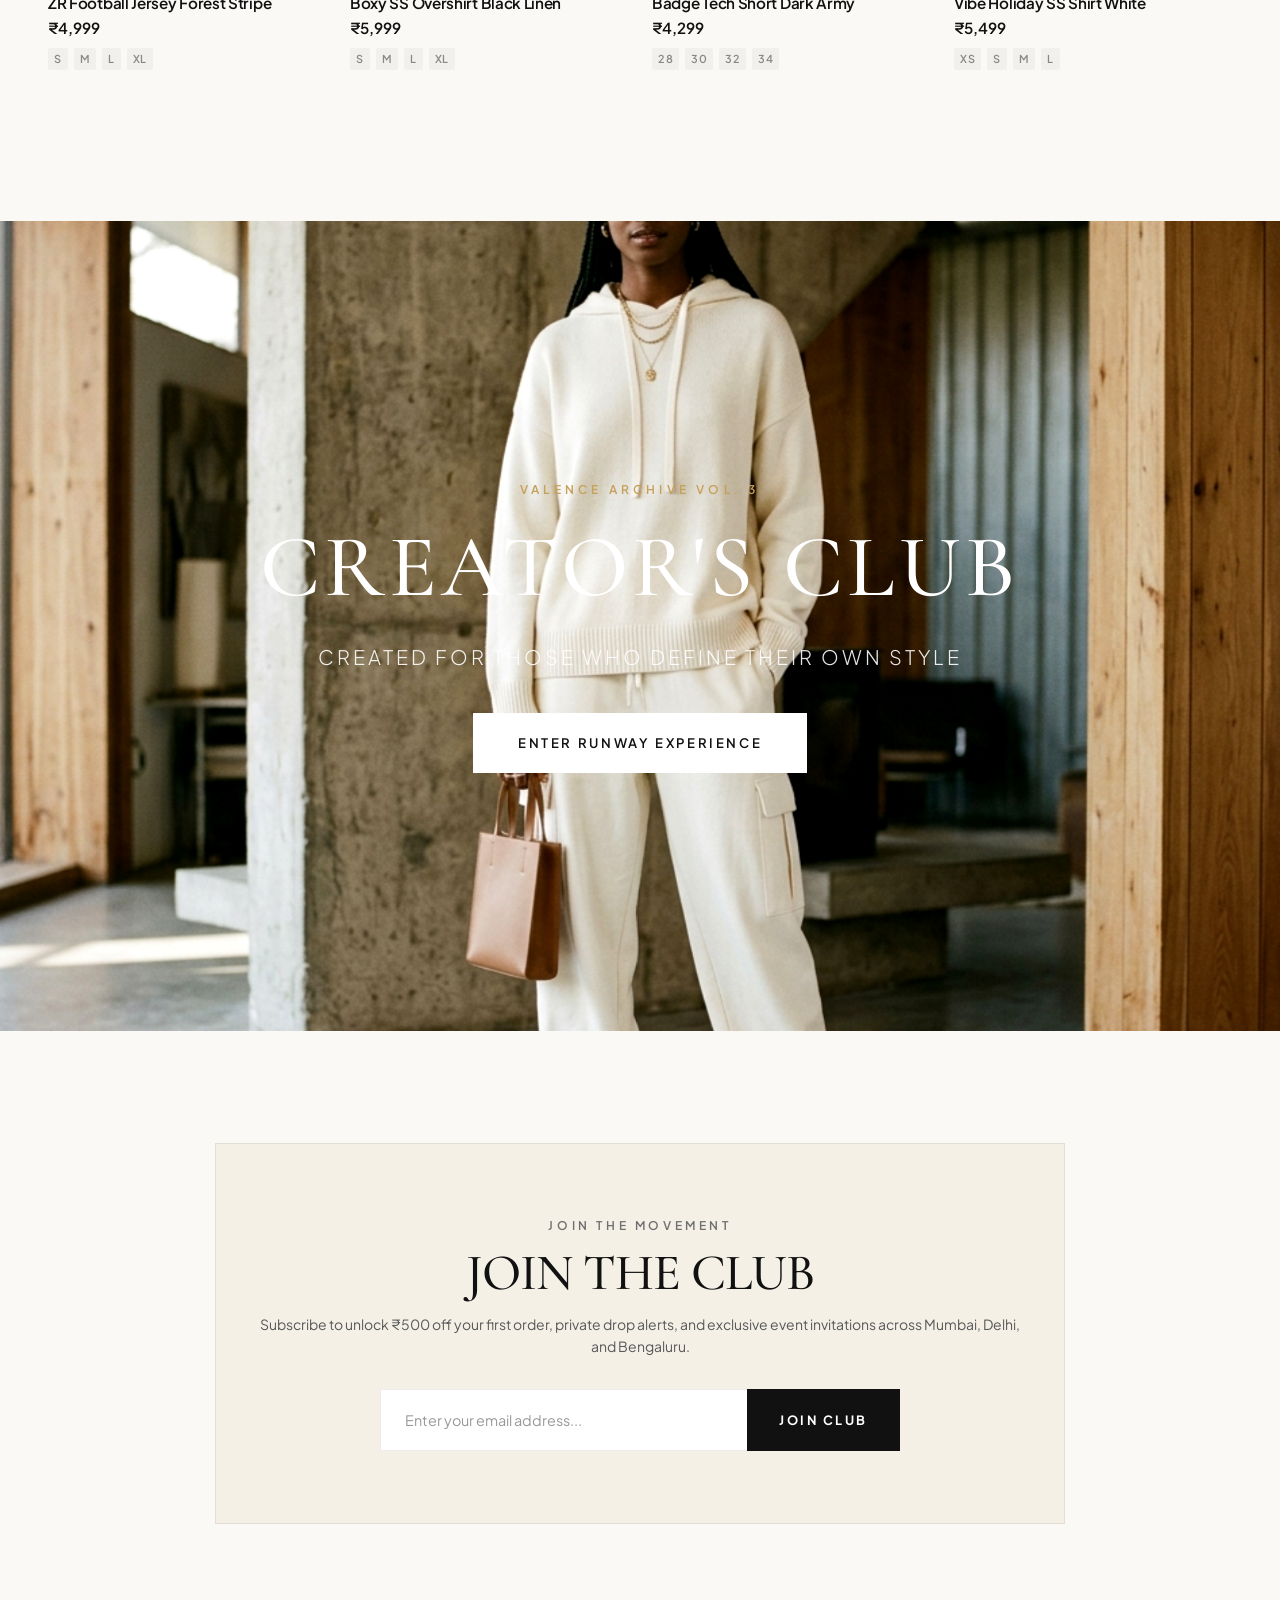
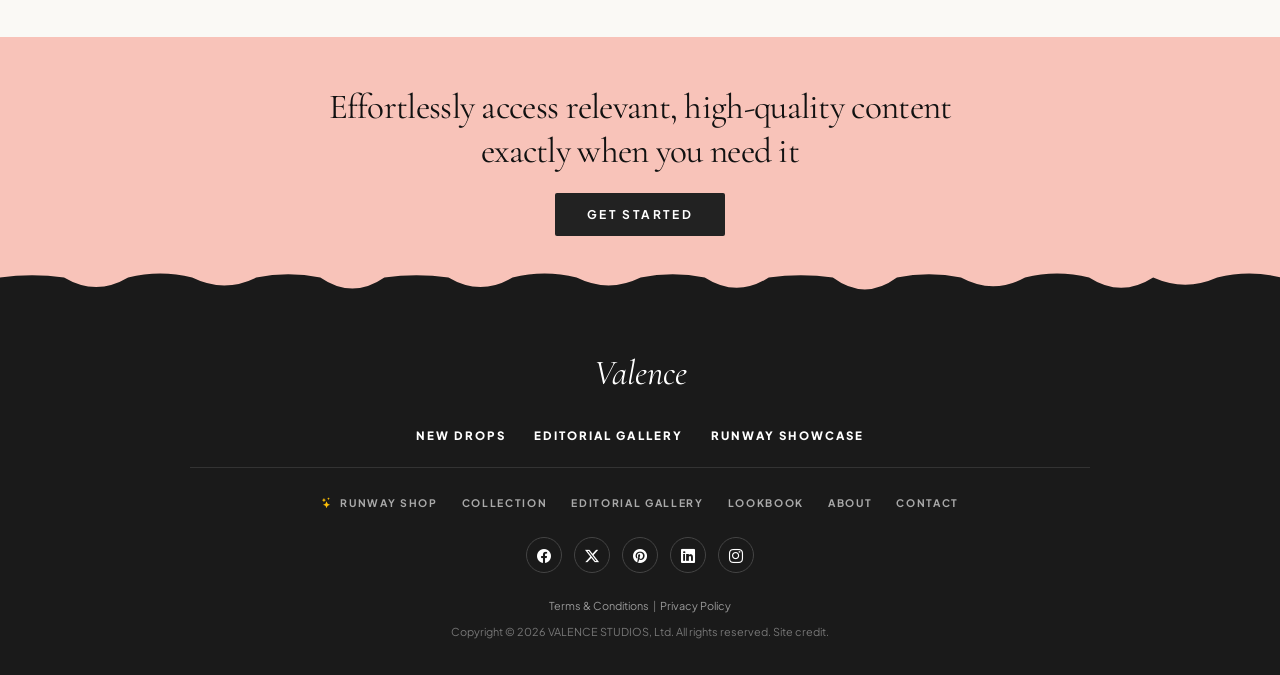
==== commit 7572851b: "Fixed CSS syntax error, navbar icon alignment, multi-product scroll discovery, and wishlist offcanva" ====
--- a/index.html
+++ b/index.html
@@ -110,7 +110,7 @@
         <button class="nav-icon-btn d-none d-sm-inline-block" data-bs-toggle="modal" data-bs-target="#accountModal" aria-label="Account">
           <i class="bi bi-person"></i>
         </button>
-        <button class="nav-icon-btn" data-bs-toggle="offcanvas" data-bs-target="#cartOffcanvas" aria-label="Wishlist">
+        <button class="nav-icon-btn" data-bs-toggle="offcanvas" data-bs-target="#wishlistOffcanvas" aria-label="Wishlist">
           <i class="bi bi-heart"></i>
           <span class="cart-badge" id="wishlist-count">0</span>
         </button>
--- a/css/style.css
+++ b/css/style.css
@@ -259,6 +259,37 @@
   z-index: 1050;
 }
 
+/* Outfit Category Badge Alignment Fix */
+.outfit-category-badge {
+  display: inline-flex;
+  align-items: center;
+  gap: 0.35rem;
+  font-size: 0.68rem;
+  font-weight: 800;
+  letter-spacing: 0.12em;
+  text-transform: uppercase;
+  color: #C5A059;
+  background-color: rgba(197, 160, 89, 0.08);
+  padding: 0.3rem 0.65rem;
+  border-radius: 2px;
+  border: 1px solid rgba(197, 160, 89, 0.2);
+  line-height: 1.2;
+}
+
+.runway-card-heart {
+  font-size: 1.1rem;
+  color: #AAAAAA;
+  cursor: pointer;
+  transition: all 0.2s ease;
+  line-height: 1;
+  margin-left: auto;
+}
+
+.runway-card-heart:hover,
+.runway-card-heart.active {
+  color: #D93838;
+}
+
 .navbar-editorial {
   position: sticky;
   top: 0;
@@ -325,41 +356,46 @@
 }
 
 .nav-icon-btn {
-  font-size: 1.25rem;
-  color: #FFFFFF;
-  padding: 0.5rem;
+  font-size: 1.2rem;
+  color: #111111 !important;
+  padding: 0.4rem 0.5rem;
   position: relative;
   transition: color 0.3s ease, transform 0.2s ease;
-}
-
-.navbar-editorial.scrolled .nav-icon-btn {
-  color: var(--text-dark);
+  display: inline-flex;
+  align-items: center;
+  justify-content: center;
+  text-decoration: none;
+}
+
+.navbar-editorial .nav-icon-btn {
+  color: #111111 !important;
 }
 
 .nav-icon-btn:hover {
+  color: var(--accent-gold) !important;
   transform: translateY(-2px);
 }
 
 .cart-badge {
   position: absolute;
-  top: 4px;
-  right: 2px;
-  background-color: #FFFFFF;
-  color: var(--text-dark);
-  font-size: 0.625rem;
-  font-weight: 700;
-  width: 17px;
-  height: 17px;
+  top: -2px;
+  right: -2px;
+  background-color: #111111 !important;
+  color: #FFFFFF !important;
+  font-size: 0.6rem;
+  font-weight: 800;
+  width: 18px;
+  height: 18px;
   border-radius: 50%;
   display: flex;
   align-items: center;
   justify-content: center;
-  transition: background-color 0.4s ease, color 0.4s ease;
+  line-height: 1;
 }
 
 .navbar-editorial.scrolled .cart-badge {
-  background-color: var(--text-dark);
-  color: #FFFFFF;
+  background-color: #111111 !important;
+  color: #FFFFFF !important;
 }
 
 /* Mobile Offcanvas Nav */
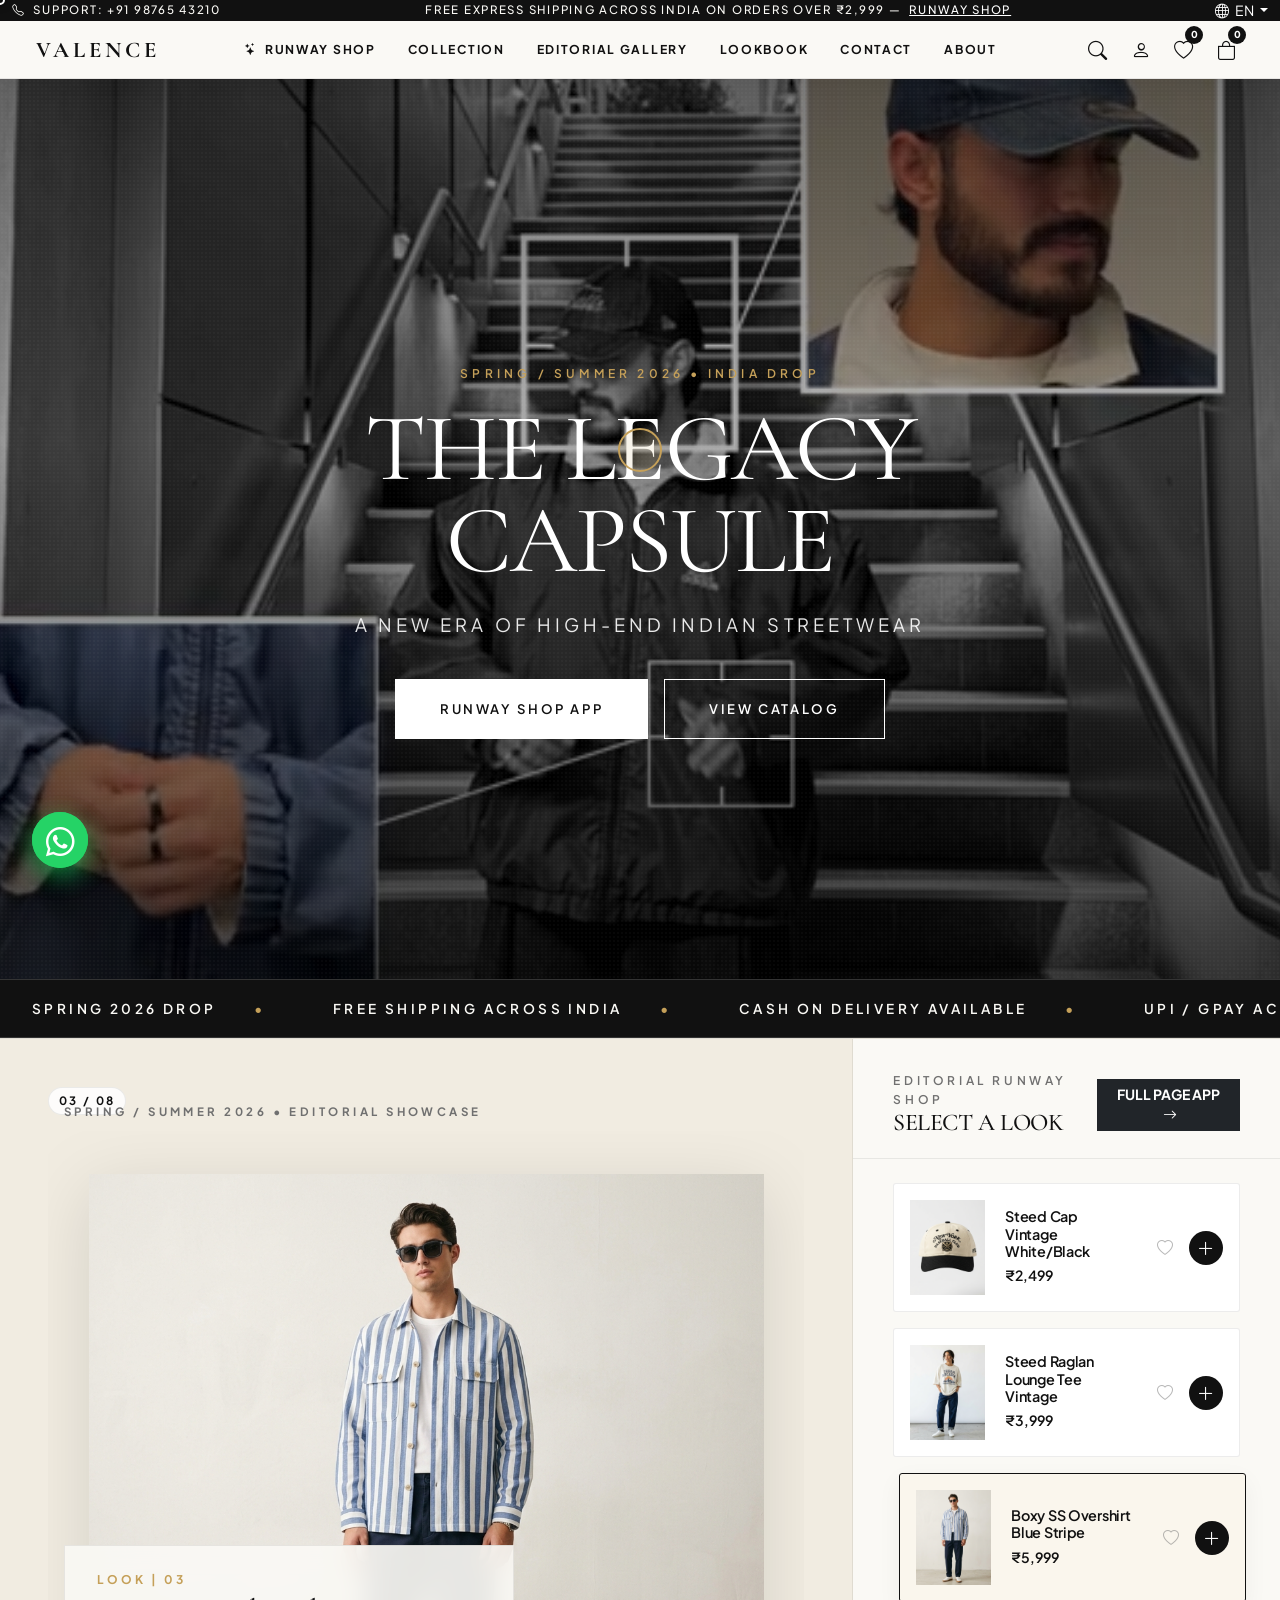
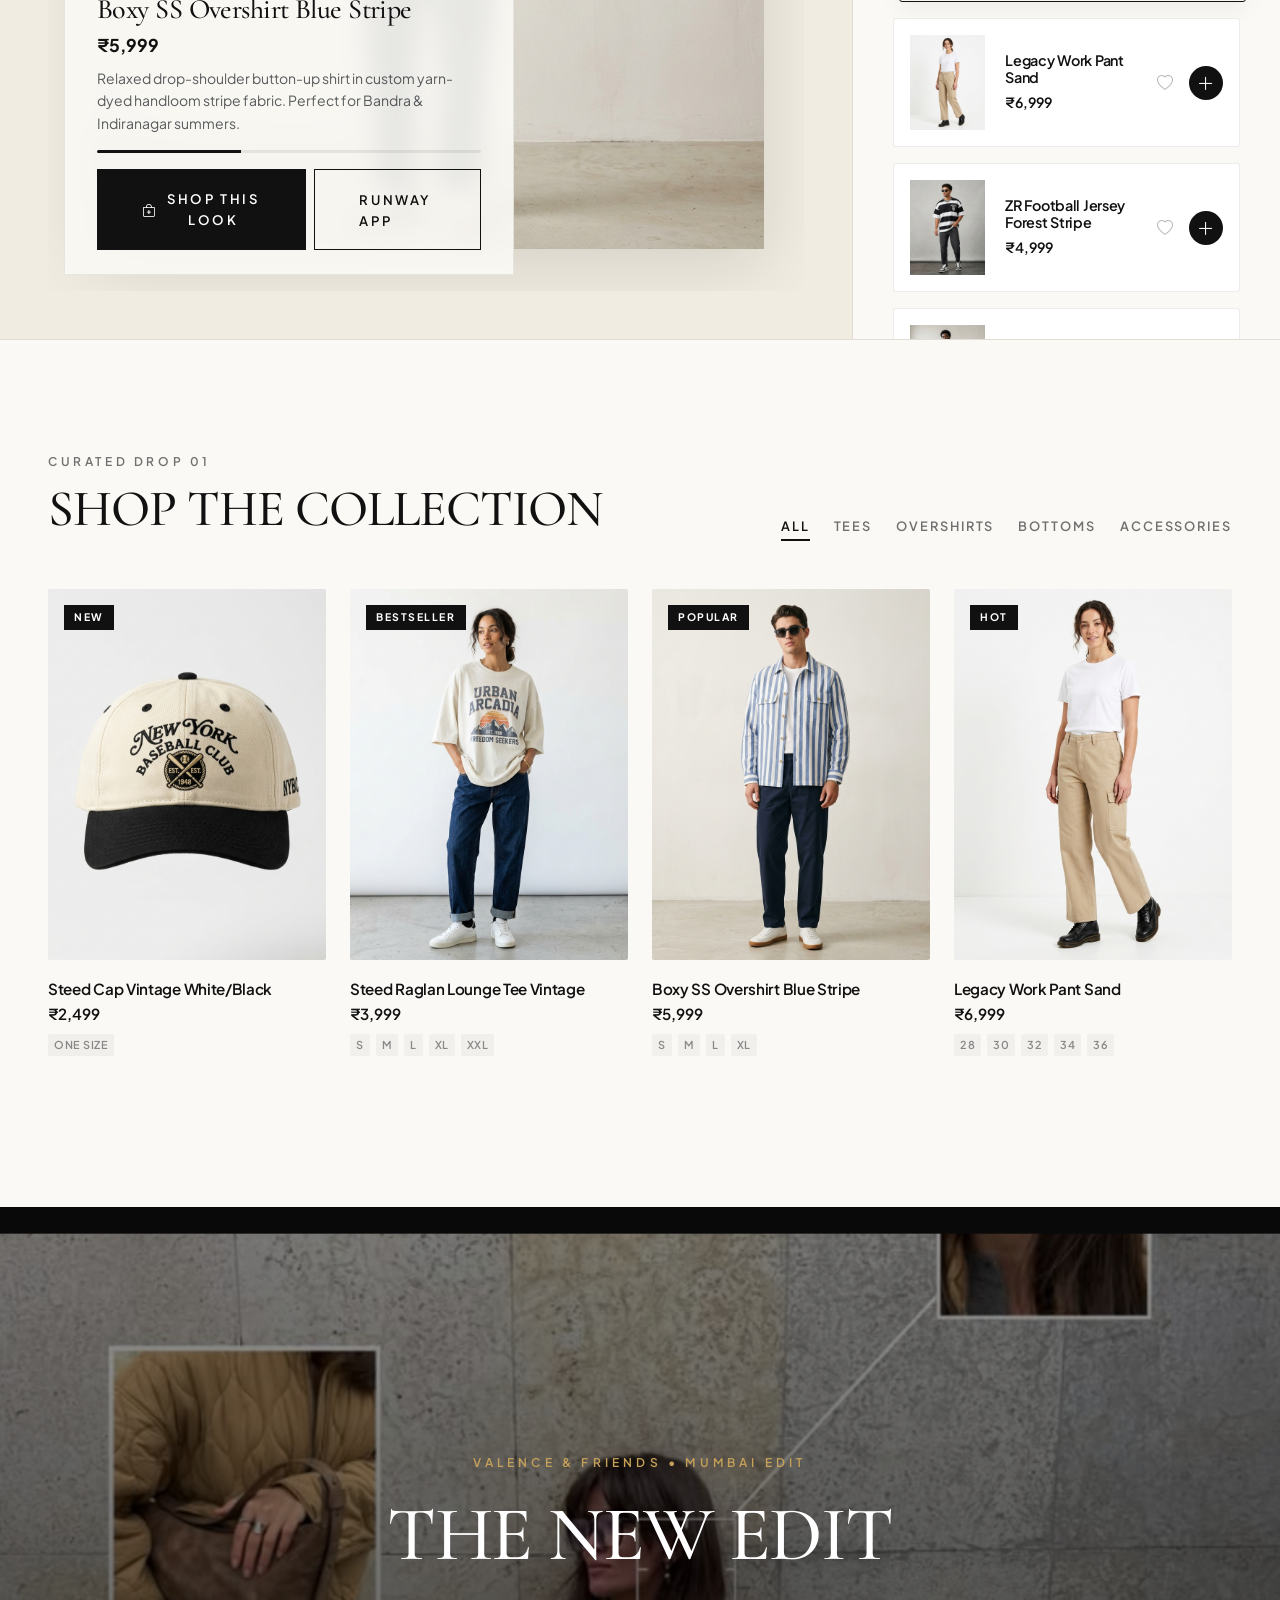
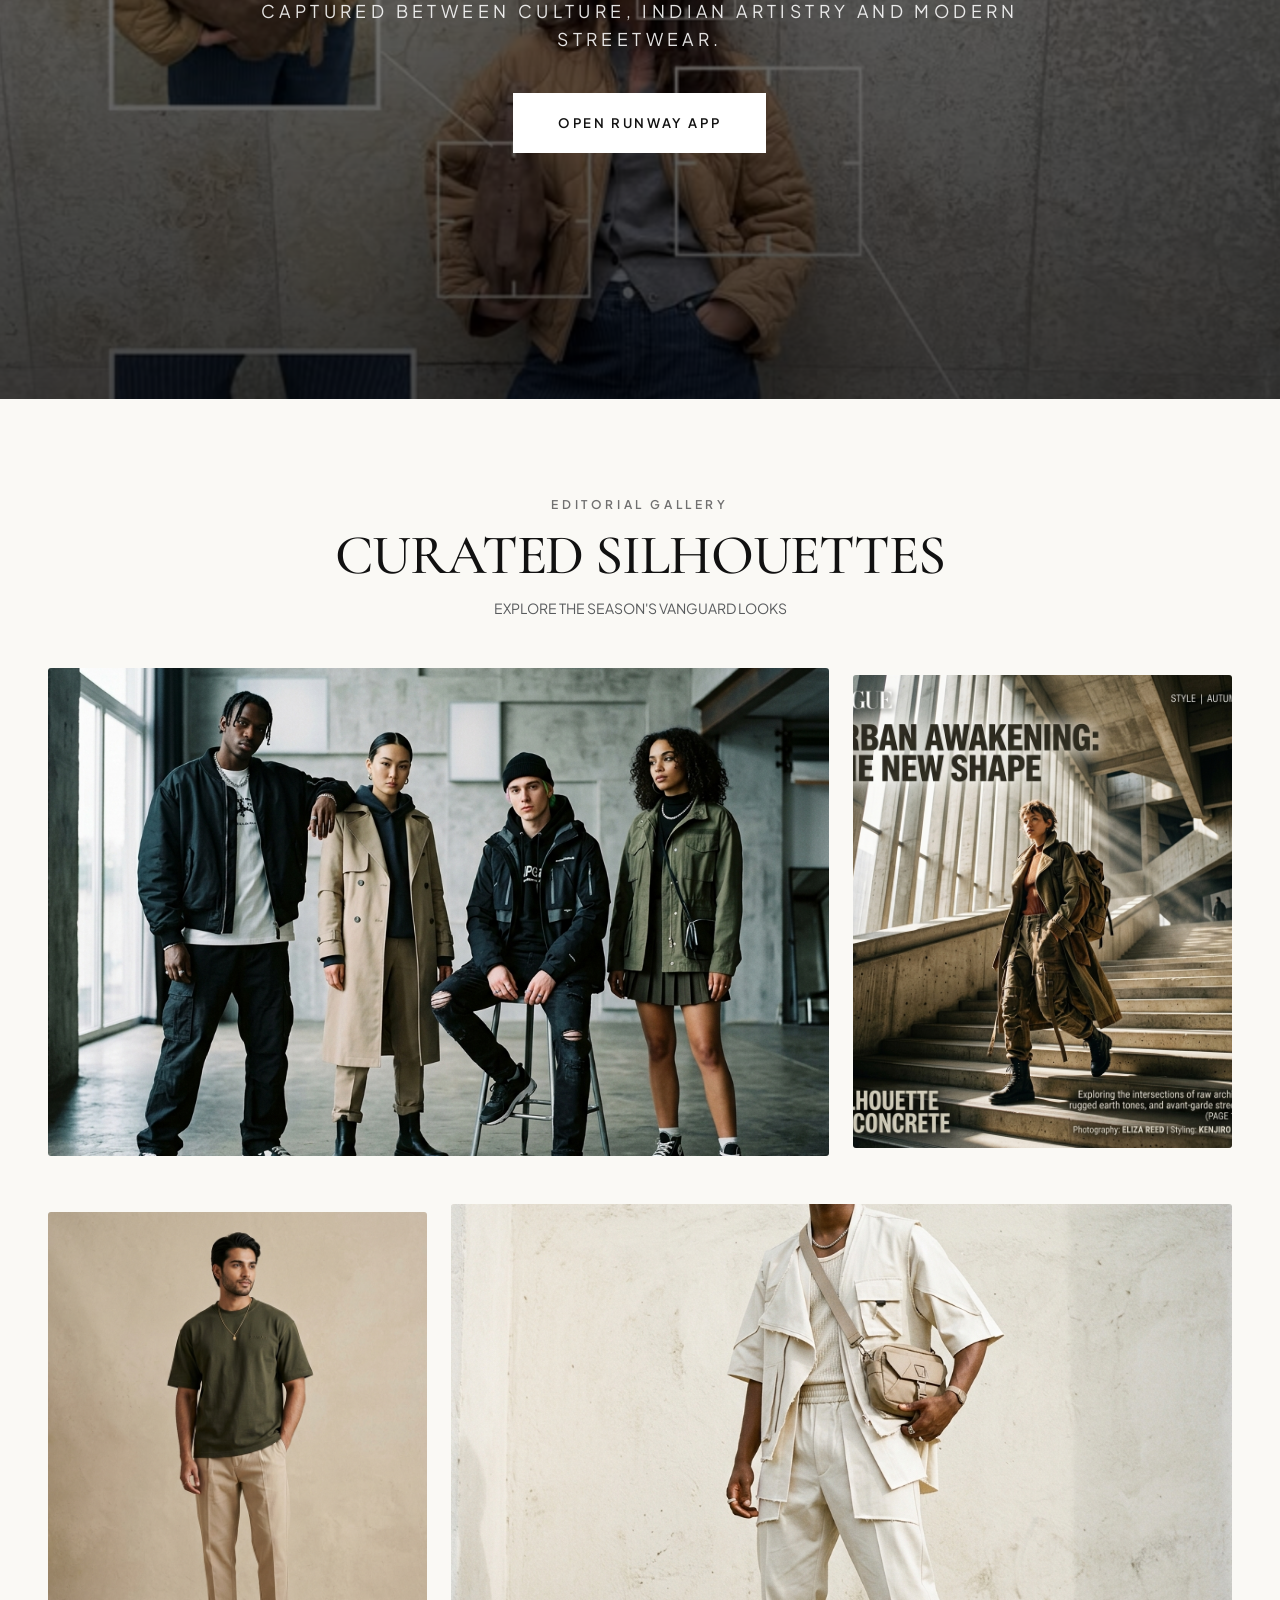
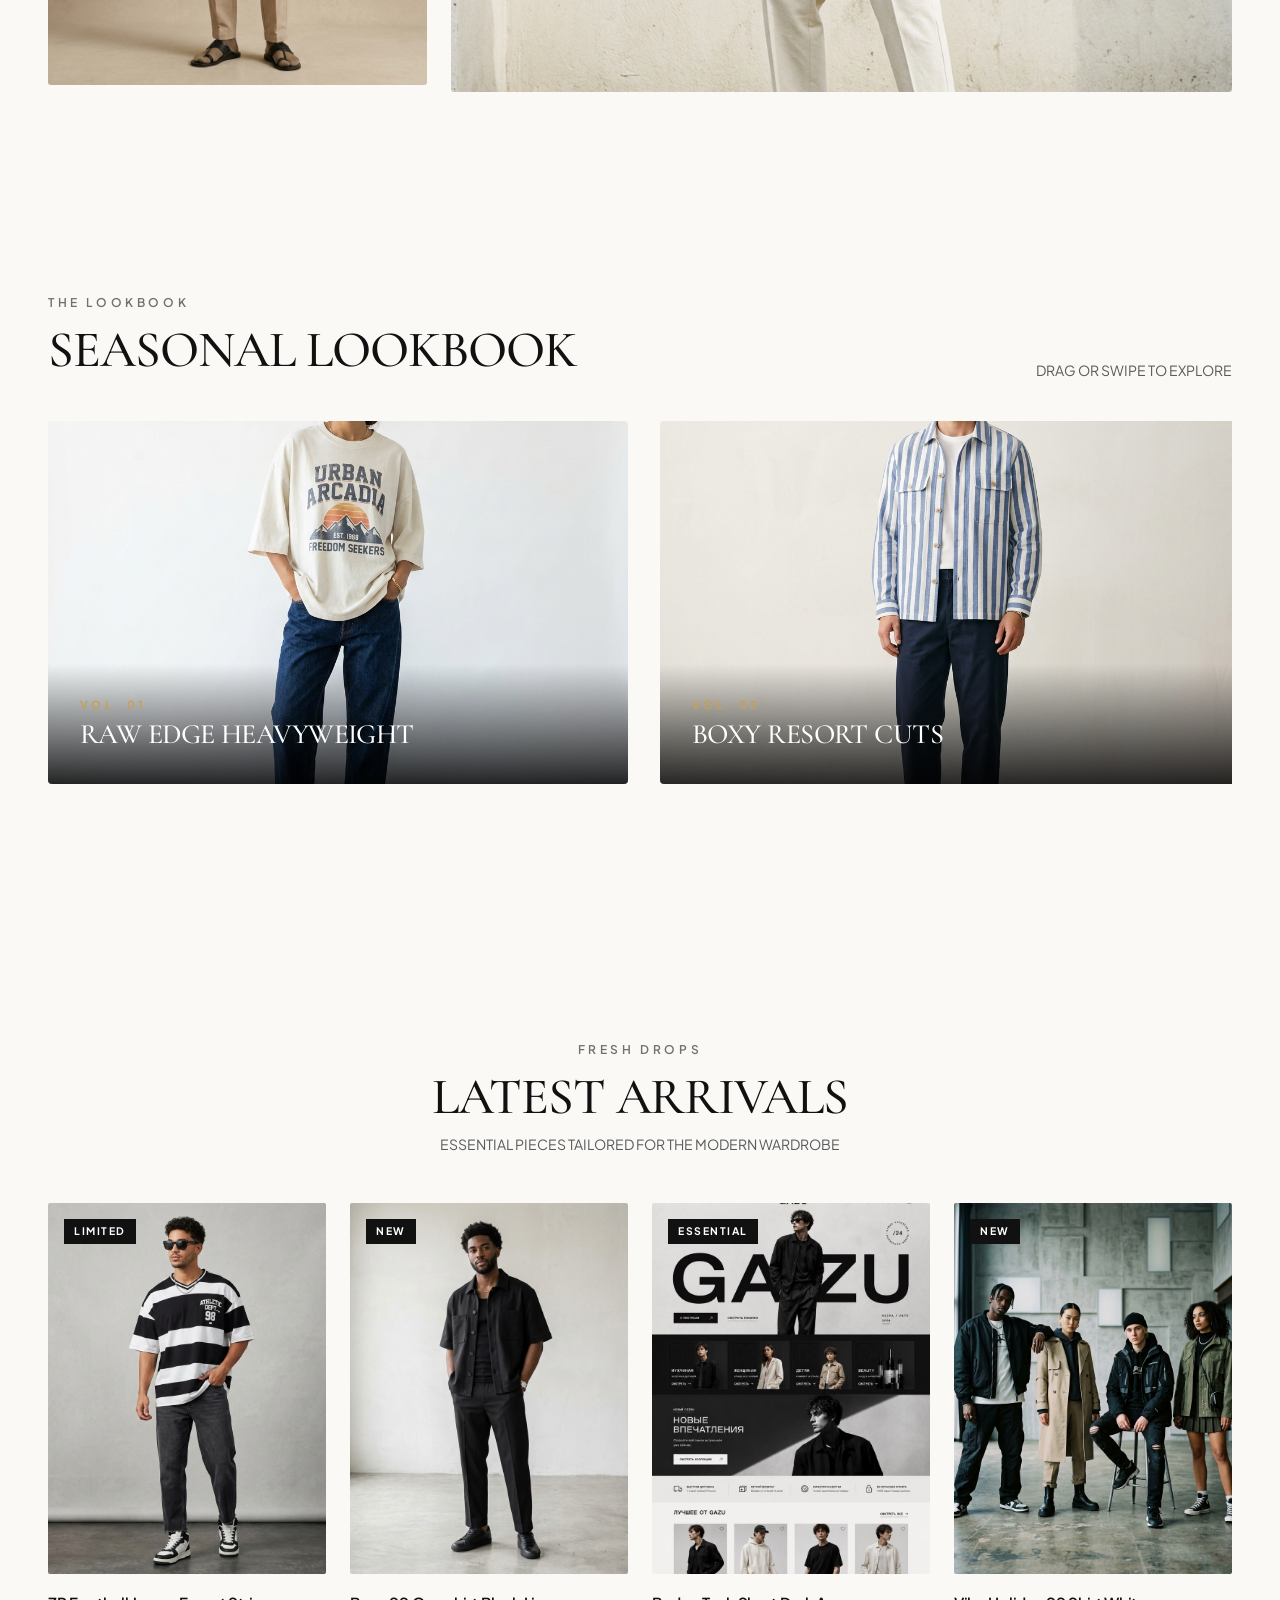
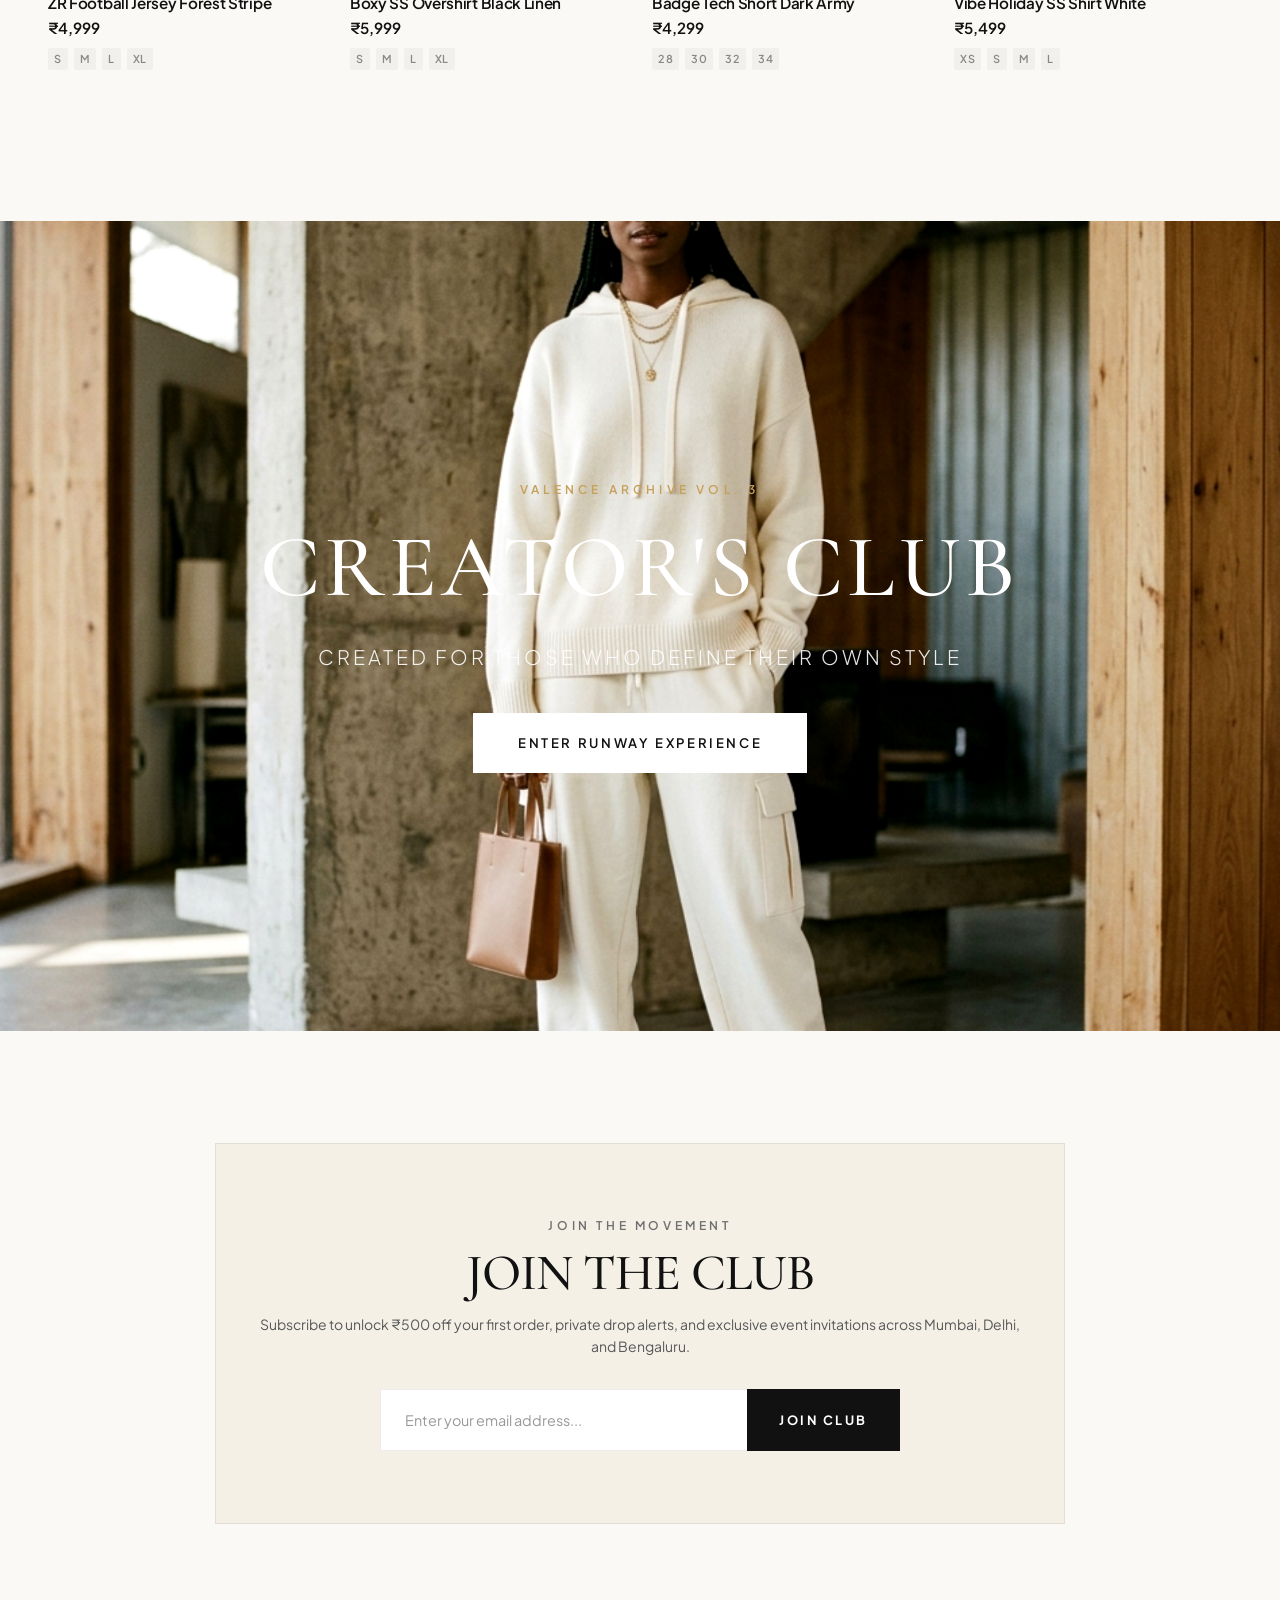
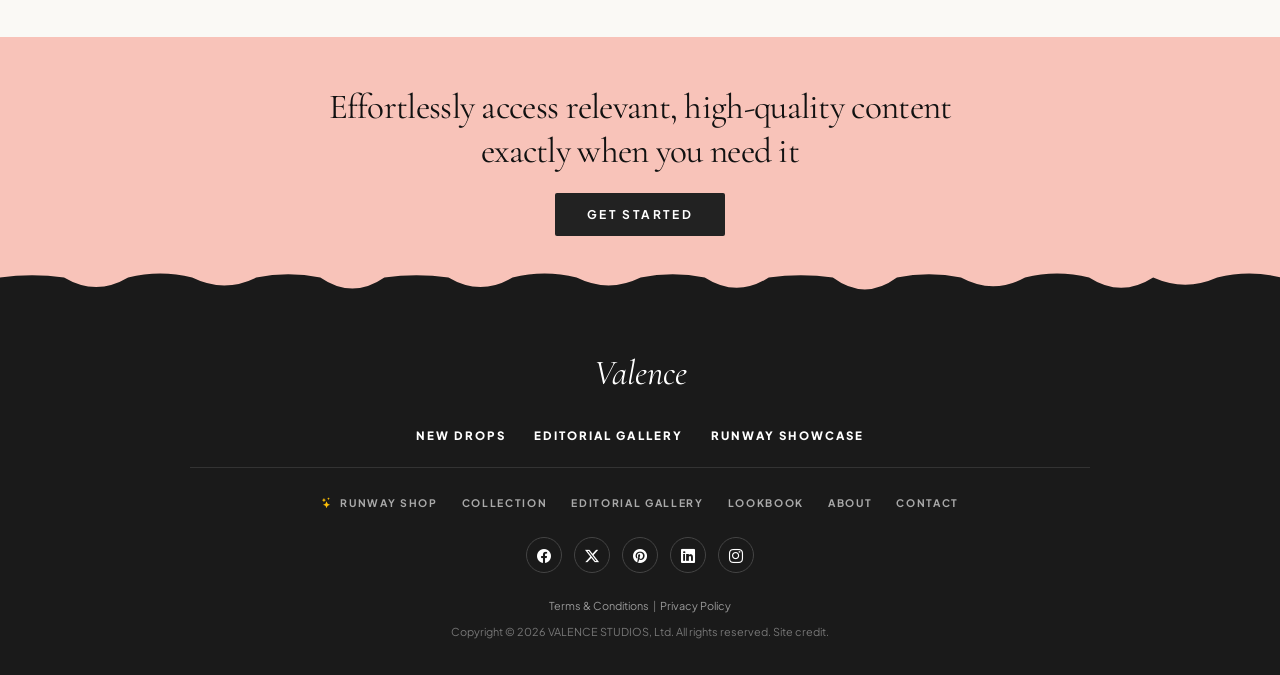
==== commit 1932e274: "feat: implement centralized navbar and footer injection using shared JavaScript components" ====
--- a/index.html
+++ b/index.html
@@ -50,106 +50,8 @@
     <i class="bi bi-whatsapp"></i>
   </a>
 
-  <!-- =========================================================================
-       4. TOP ANNOUNCEMENT BAR & NAVBAR
-       ========================================================================= -->
-  <div class="top-announcement-bar text-center">
-    <div class="container-fluid d-flex justify-content-between align-items-center">
-      <span class="d-none d-md-inline-block"><i class="bi bi-telephone me-1"></i> SUPPORT: +91 98765 43210</span>
-      <span>FREE EXPRESS SHIPPING ACROSS INDIA ON ORDERS OVER ₹2,999 — <a href="runway.html" class="text-white text-decoration-underline ms-1">RUNWAY SHOP</a></span>
-      <div class="dropdown d-none d-sm-inline-block">
-        <button class="btn btn-sm text-white dropdown-toggle p-0 border-0 fs-7" type="button" data-bs-toggle="dropdown">
-          <i class="bi bi-globe me-1"></i> <span id="current-lang">EN</span>
-        </button>
-        <ul class="dropdown-menu dropdown-menu-end shadow-sm">
-          <li><a class="dropdown-menu-item dropdown-item lang-option" href="#" data-lang="en">English (EN)</a></li>
-          <li><a class="dropdown-menu-item dropdown-item lang-option" href="#" data-lang="hi">हिंदी (Hindi)</a></li>
-          <li><a class="dropdown-menu-item dropdown-item lang-option" href="#" data-lang="mr">मराठी (Marathi)</a></li>
-        </ul>
-      </div>
-    </div>
-  </div>
-
-  <nav class="navbar navbar-expand-lg navbar-editorial">
-    <div class="container-fluid d-flex align-items-center justify-content-between">
-      
-      <!-- Mobile Hamburger Toggle -->
-      <button class="navbar-toggler border-0 p-0 text-white d-lg-none" type="button" data-bs-toggle="offcanvas" data-bs-target="#mobileMenu" aria-label="Toggle navigation">
-        <i class="bi bi-list fs-2" id="nav-toggle-icon"></i>
-      </button>
-
-      <!-- Left / Brand Logo -->
-      <a class="navbar-brand me-0" href="index.html">VALENCE</a>
-
-      <!-- Center Links (Desktop) -->
-      <div class="collapse navbar-collapse justify-content-center d-none d-lg-flex" id="navbarNav">
-        <ul class="navbar-nav align-items-center gap-2">
-          <li class="nav-item">
-            <a class="nav-link nav-link-editorial text-warning fw-bold" href="runway.html"><i class="bi bi-stars me-1"></i> RUNWAY SHOP</a>
-          </li>
-          <li class="nav-item">
-            <a class="nav-link nav-link-editorial" href="#collection-section">COLLECTION</a>
-          </li>
-          <li class="nav-item">
-            <a class="nav-link nav-link-editorial" href="#asymmetric-section">EDITORIAL GALLERY</a>
-          </li>
-          <li class="nav-item">
-            <a class="nav-link nav-link-editorial" href="#campaign-section">LOOKBOOK</a>
-          </li>
-          <li class="nav-item">
-            <a class="nav-link nav-link-editorial" href="#story-section">ABOUT</a>
-          </li>
-        </ul>
-      </div>
-
-      <!-- Right Action Icons -->
-      <div class="d-flex align-items-center gap-1 gap-md-2">
-        <button class="nav-icon-btn" data-bs-toggle="modal" data-bs-target="#searchModal" aria-label="Search">
-          <i class="bi bi-search"></i>
-        </button>
-        <button class="nav-icon-btn d-none d-sm-inline-block" data-bs-toggle="modal" data-bs-target="#accountModal" aria-label="Account">
-          <i class="bi bi-person"></i>
-        </button>
-        <button class="nav-icon-btn" data-bs-toggle="offcanvas" data-bs-target="#wishlistOffcanvas" aria-label="Wishlist">
-          <i class="bi bi-heart"></i>
-          <span class="cart-badge" id="wishlist-count">0</span>
-        </button>
-        <button class="nav-icon-btn position-relative" data-bs-toggle="offcanvas" data-bs-target="#cartOffcanvas" aria-label="Shopping Bag">
-          <i class="bi bi-bag"></i>
-          <span class="cart-badge" id="cart-count">0</span>
-        </button>
-      </div>
-
-    </div>
-  </nav>
-
-  <!-- Mobile Offcanvas Menu -->
-  <div class="offcanvas offcanvas-start offcanvas-editorial" tabindex="-1" id="mobileMenu">
-    <div class="offcanvas-header">
-      <span class="font-serif fs-4 tracking-wider fw-bold">VALENCE STUDIOS</span>
-      <button type="button" class="btn-close text-reset" data-bs-dismiss="offcanvas" aria-label="Close"></button>
-    </div>
-    <div class="offcanvas-body d-flex flex-column justify-content-between p-4">
-      <div>
-        <a href="runway.html" class="nav-link-mobile text-warning fw-bold">✨ RUNWAY SHOP APP</a>
-        <a href="#collection-section" class="nav-link-mobile" data-bs-dismiss="offcanvas">SHOP COLLECTION</a>
-        <a href="#asymmetric-section" class="nav-link-mobile" data-bs-dismiss="offcanvas">EDITORIAL GALLERY</a>
-        <a href="#campaign-section" class="nav-link-mobile" data-bs-dismiss="offcanvas">CAMPAIGNS</a>
-        <a href="#story-section" class="nav-link-mobile" data-bs-dismiss="offcanvas">THE BRAND STORY</a>
-      </div>
-      <div class="pt-4 border-top">
-        <div class="d-flex justify-content-between mb-3 text-muted small">
-          <span>CURRENCY: <strong>INR (₹)</strong></span>
-          <span>LOCATION: <strong>INDIA</strong></span>
-        </div>
-        <div class="d-flex gap-3 text-dark fs-5">
-          <a href="https://wa.me/919876543210" target="_blank"><i class="bi bi-whatsapp"></i></a>
-          <a href="#"><i class="bi bi-instagram"></i></a>
-          <a href="#"><i class="bi bi-youtube"></i></a>
-        </div>
-      </div>
-    </div>
-  </div>
+  <!-- Dynamic Shared Navbar (announcement bar + nav + mobile offcanvas injected by JS) -->
+  <div id="site-navbar"></div>
 
   <!-- =========================================================================
        5. FULL-SCREEN CINEMATIC HERO SECTION
@@ -793,7 +695,7 @@
             </div>
 
             <!-- Right: Product Information & Controls -->
-            <div class="col-lg-6 d-flex flex-direction-column justify-content-between">
+            <div class="col-lg-6 d-flex flex-column justify-content-between">
               <div>
                 <div class="d-flex justify-content-between align-items-start mb-2">
                   <span class="badge bg-dark text-white rounded-0 uppercase" id="qv-badge">NEW</span>
@@ -817,7 +719,7 @@
                 <div class="mb-4">
                   <div class="d-flex justify-content-between align-items-center mb-2">
                     <label class="form-label extra-small fw-bold uppercase tracking-wider mb-0">SELECT SIZE</label>
-                    <a href="#" class="extra-small text-decoration-underline text-muted">SIZE GUIDE</a>
+                    <button type="button" class="btn btn-link p-0 extra-small text-decoration-underline text-dark fw-bold border-0 bg-transparent" data-bs-toggle="modal" data-bs-target="#sizeGuideModal"><i class="bi bi-ruler me-1"></i>SIZE GUIDE</button>
                   </div>
                   <div class="d-flex gap-2 flex-wrap" id="qv-sizes"></div>
                 </div>
@@ -852,6 +754,163 @@
             </div>
 
           </div>
+        </div>
+      </div>
+    </div>
+  </div>
+
+  <!-- =========================================================================
+       EDITORIAL SIZE GUIDE MODAL
+       ========================================================================= -->
+  <div class="modal fade" id="sizeGuideModal" tabindex="-1" aria-hidden="true">
+    <div class="modal-dialog modal-dialog-centered modal-lg">
+      <div class="modal-content border-0 rounded-0 bg-white shadow-lg">
+        <div class="modal-header border-bottom p-4">
+          <div>
+            <span class="badge bg-dark text-white extra-small uppercase mb-1">VALENCE FIT & SIZE GUIDE</span>
+            <h4 class="font-serif fs-3 fw-bold mb-0">EDITORIAL STREETWEAR SIZE CHART</h4>
+          </div>
+          <button type="button" class="btn-close" data-bs-dismiss="modal" aria-label="Close"></button>
+        </div>
+        <div class="modal-body p-4 p-md-5">
+          
+          <!-- Category & Unit Selector Tabs -->
+          <div class="d-flex justify-content-between align-items-center mb-4 flex-wrap gap-2">
+            <ul class="nav nav-pills border-bottom border-dark pb-2 gap-3" id="sizeGuideTabs" role="tablist">
+              <li class="nav-item" role="presentation">
+                <button class="nav-link active rounded-0 extra-small uppercase fw-bold btn-editorial btn-editorial-dark py-2 px-3" id="sg-tops-tab" data-bs-toggle="tab" data-bs-target="#sg-tops" type="button" role="tab">TOPS & OVERSHIRTS</button>
+              </li>
+              <li class="nav-item" role="presentation">
+                <button class="nav-link rounded-0 extra-small uppercase fw-bold btn-editorial btn-editorial-outline py-2 px-3 text-dark" id="sg-bottoms-tab" data-bs-toggle="tab" data-bs-target="#sg-bottoms" type="button" role="tab">TROUSERS & PANTS</button>
+              </li>
+            </ul>
+            <span class="extra-small text-muted"><i class="bi bi-info-circle me-1"></i> All garments feature an architectural boxy drape</span>
+          </div>
+
+          <div class="tab-content" id="sizeGuideTabContent">
+            
+            <!-- TOPS SIZE TABLE -->
+            <div class="tab-pane fade show active" id="sg-tops" role="tabpanel">
+              <div class="table-responsive mb-4">
+                <table class="table table-bordered align-middle text-center extra-small mb-0">
+                  <thead class="table-dark text-uppercase">
+                    <tr>
+                      <th>SIZE</th>
+                      <th>CHEST (INCHES)</th>
+                      <th>SHOULDER (INCHES)</th>
+                      <th>LENGTH (INCHES)</th>
+                      <th>SLEEVE (INCHES)</th>
+                    </tr>
+                  </thead>
+                  <tbody>
+                    <tr>
+                      <td class="fw-bold bg-light">S</td>
+                      <td>42"</td>
+                      <td>20.5"</td>
+                      <td>28.5"</td>
+                      <td>9.0"</td>
+                    </tr>
+                    <tr class="table-active">
+                      <td class="fw-bold bg-dark text-white">M (POPULAR FIT)</td>
+                      <td>44"</td>
+                      <td>21.5"</td>
+                      <td>29.5"</td>
+                      <td>9.5"</td>
+                    </tr>
+                    <tr>
+                      <td class="fw-bold bg-light">L</td>
+                      <td>46"</td>
+                      <td>22.5"</td>
+                      <td>30.5"</td>
+                      <td>10.0"</td>
+                    </tr>
+                    <tr>
+                      <td class="fw-bold bg-light">XL</td>
+                      <td>48"</td>
+                      <td>23.5"</td>
+                      <td>31.5"</td>
+                      <td>10.5"</td>
+                    </tr>
+                    <tr>
+                      <td class="fw-bold bg-light">XXL</td>
+                      <td>50"</td>
+                      <td>24.5"</td>
+                      <td>32.0"</td>
+                      <td>11.0"</td>
+                    </tr>
+                  </tbody>
+                </table>
+              </div>
+            </div>
+
+            <!-- BOTTOMS SIZE TABLE -->
+            <div class="tab-pane fade" id="sg-bottoms" role="tabpanel">
+              <div class="table-responsive mb-4">
+                <table class="table table-bordered align-middle text-center extra-small mb-0">
+                  <thead class="table-dark text-uppercase">
+                    <tr>
+                      <th>SIZE</th>
+                      <th>WAIST (INCHES)</th>
+                      <th>HIP (INCHES)</th>
+                      <th>INSEAM (INCHES)</th>
+                      <th>THIGH (INCHES)</th>
+                    </tr>
+                  </thead>
+                  <tbody>
+                    <tr>
+                      <td class="fw-bold bg-light">30 (S)</td>
+                      <td>30"</td>
+                      <td>40"</td>
+                      <td>30"</td>
+                      <td>25"</td>
+                    </tr>
+                    <tr class="table-active">
+                      <td class="fw-bold bg-dark text-white">32 (M)</td>
+                      <td>32"</td>
+                      <td>42"</td>
+                      <td>31"</td>
+                      <td>26"</td>
+                    </tr>
+                    <tr>
+                      <td class="fw-bold bg-light">34 (L)</td>
+                      <td>34"</td>
+                      <td>44"</td>
+                      <td>31.5"</td>
+                      <td>27"</td>
+                    </tr>
+                    <tr>
+                      <td class="fw-bold bg-light">36 (XL)</td>
+                      <td>36"</td>
+                      <td>46"</td>
+                      <td>32"</td>
+                      <td>28"</td>
+                    </tr>
+                  </tbody>
+                </table>
+              </div>
+            </div>
+
+          </div>
+
+          <!-- HOW TO MEASURE GUIDE BOX -->
+          <div class="p-3 bg-light border">
+            <h6 class="extra-small fw-bold uppercase tracking-wider mb-2"><i class="bi bi-rulers me-1"></i> HOW TO MEASURE FOR THE PERFECT FIT</h6>
+            <div class="row g-3 extra-small text-muted">
+              <div class="col-md-4">
+                <strong class="text-dark d-block mb-1">1. CHEST</strong>
+                Measure around the fullest part of your chest, keeping the tape horizontal.
+              </div>
+              <div class="col-md-4">
+                <strong class="text-dark d-block mb-1">2. WAIST</strong>
+                Measure around your natural waistline, keeping the tape comfortably loose.
+              </div>
+              <div class="col-md-4">
+                <strong class="text-dark d-block mb-1">3. OVERSIZED FIT NOTE</strong>
+                Our tops are pre-tailored with an intentional boxy drop-shoulder silhouette. Take your true size for the intended streetwear look.
+              </div>
+            </div>
+          </div>
+
         </div>
       </div>
     </div>
@@ -1094,6 +1153,8 @@
 
   <!-- Bootstrap 5.3.3 JS Bundle -->
   <script src="https://cdn.jsdelivr.net/npm/bootstrap@5.3.3/dist/js/bootstrap.bundle.min.js"></script>
+  <!-- Shared Dynamic Components (Navbar + Footer injected here) -->
+  <script src="js/components.js"></script>
   <!-- Custom Script Engine -->
   <script src="js/script.js"></script>
 </body>
